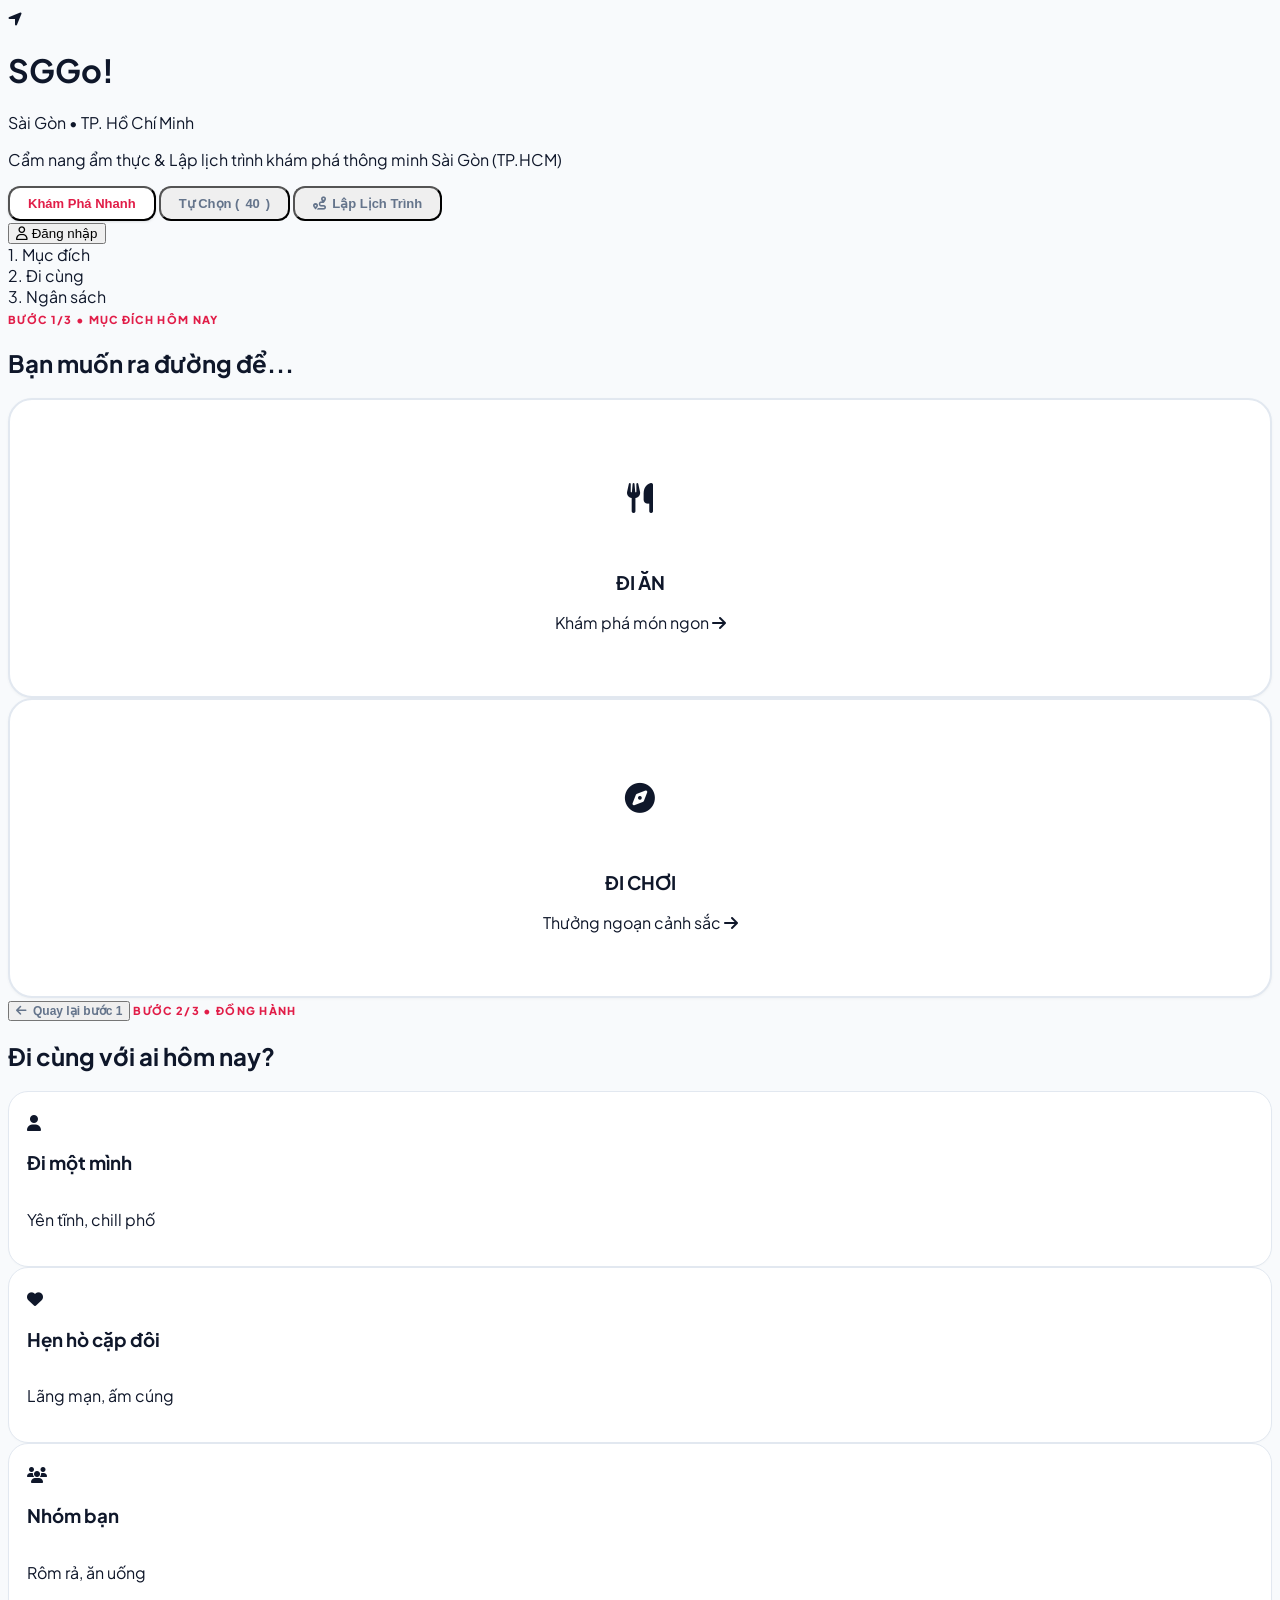
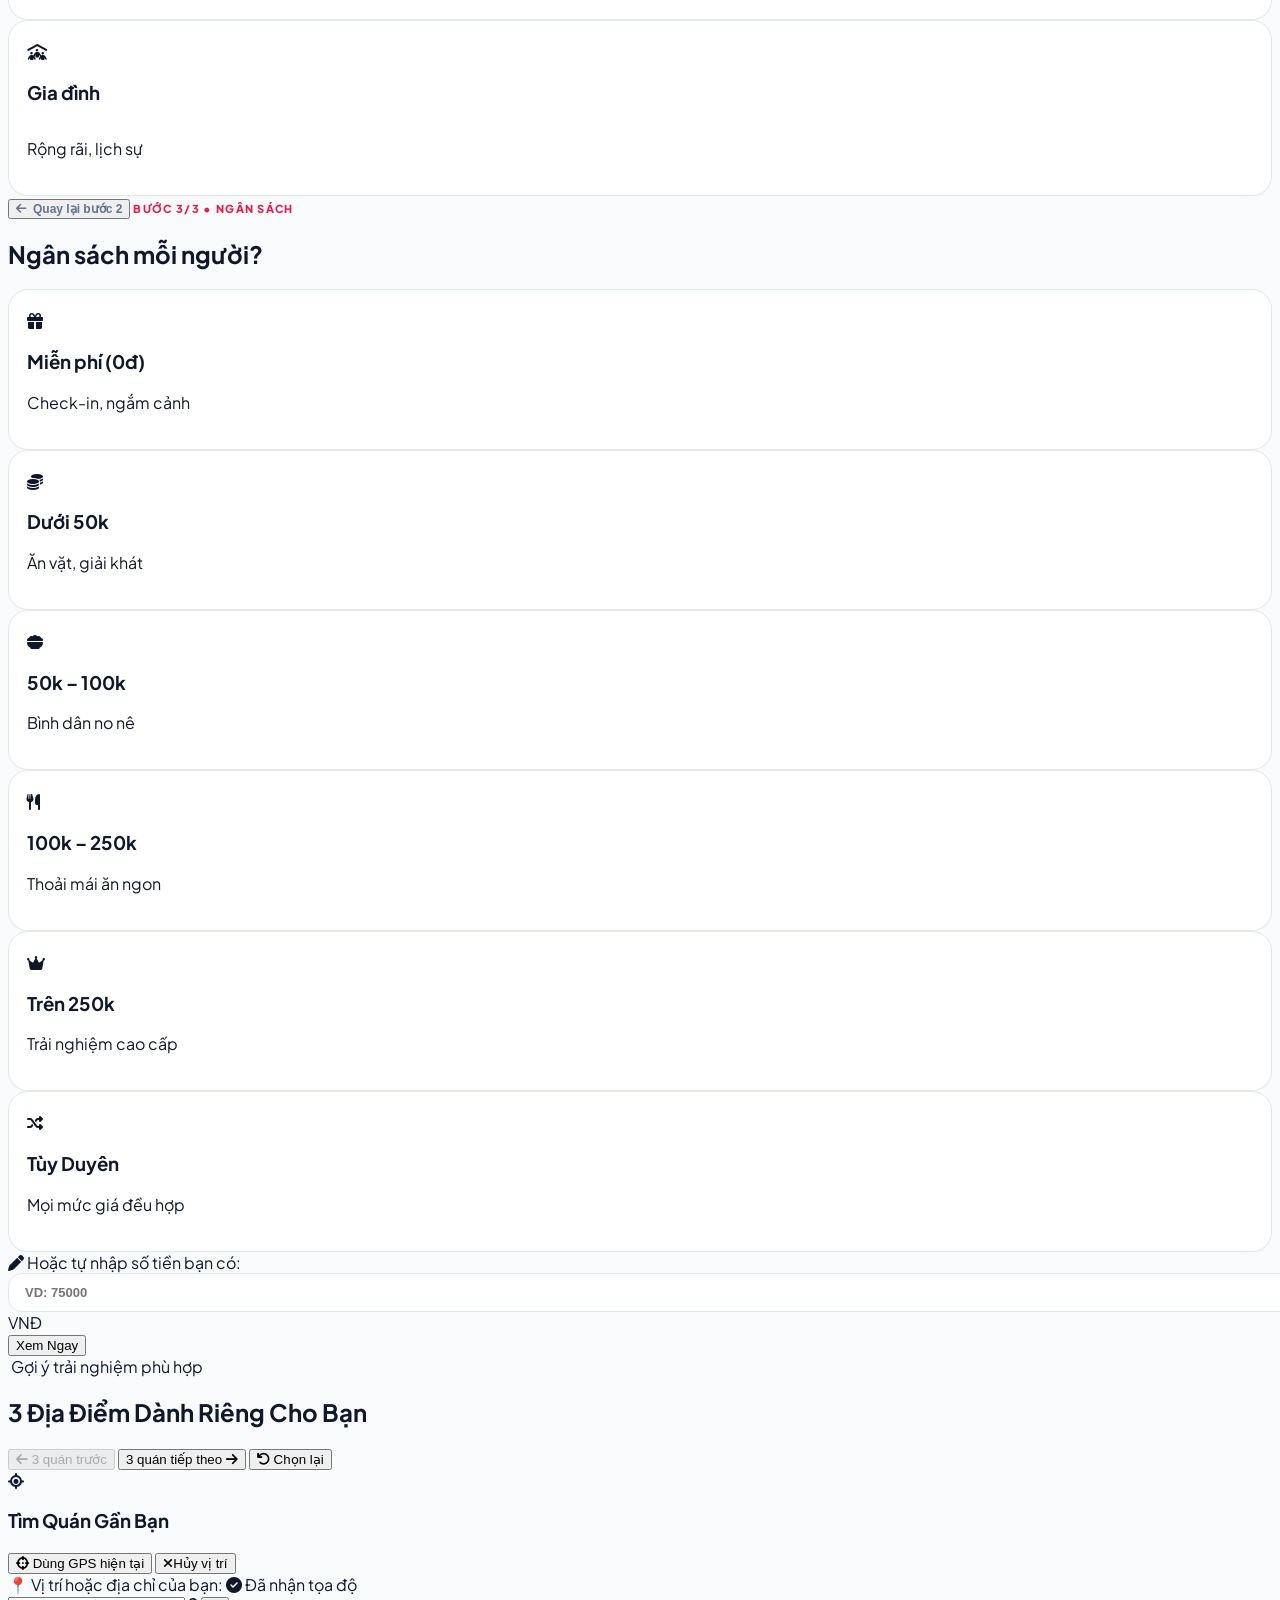
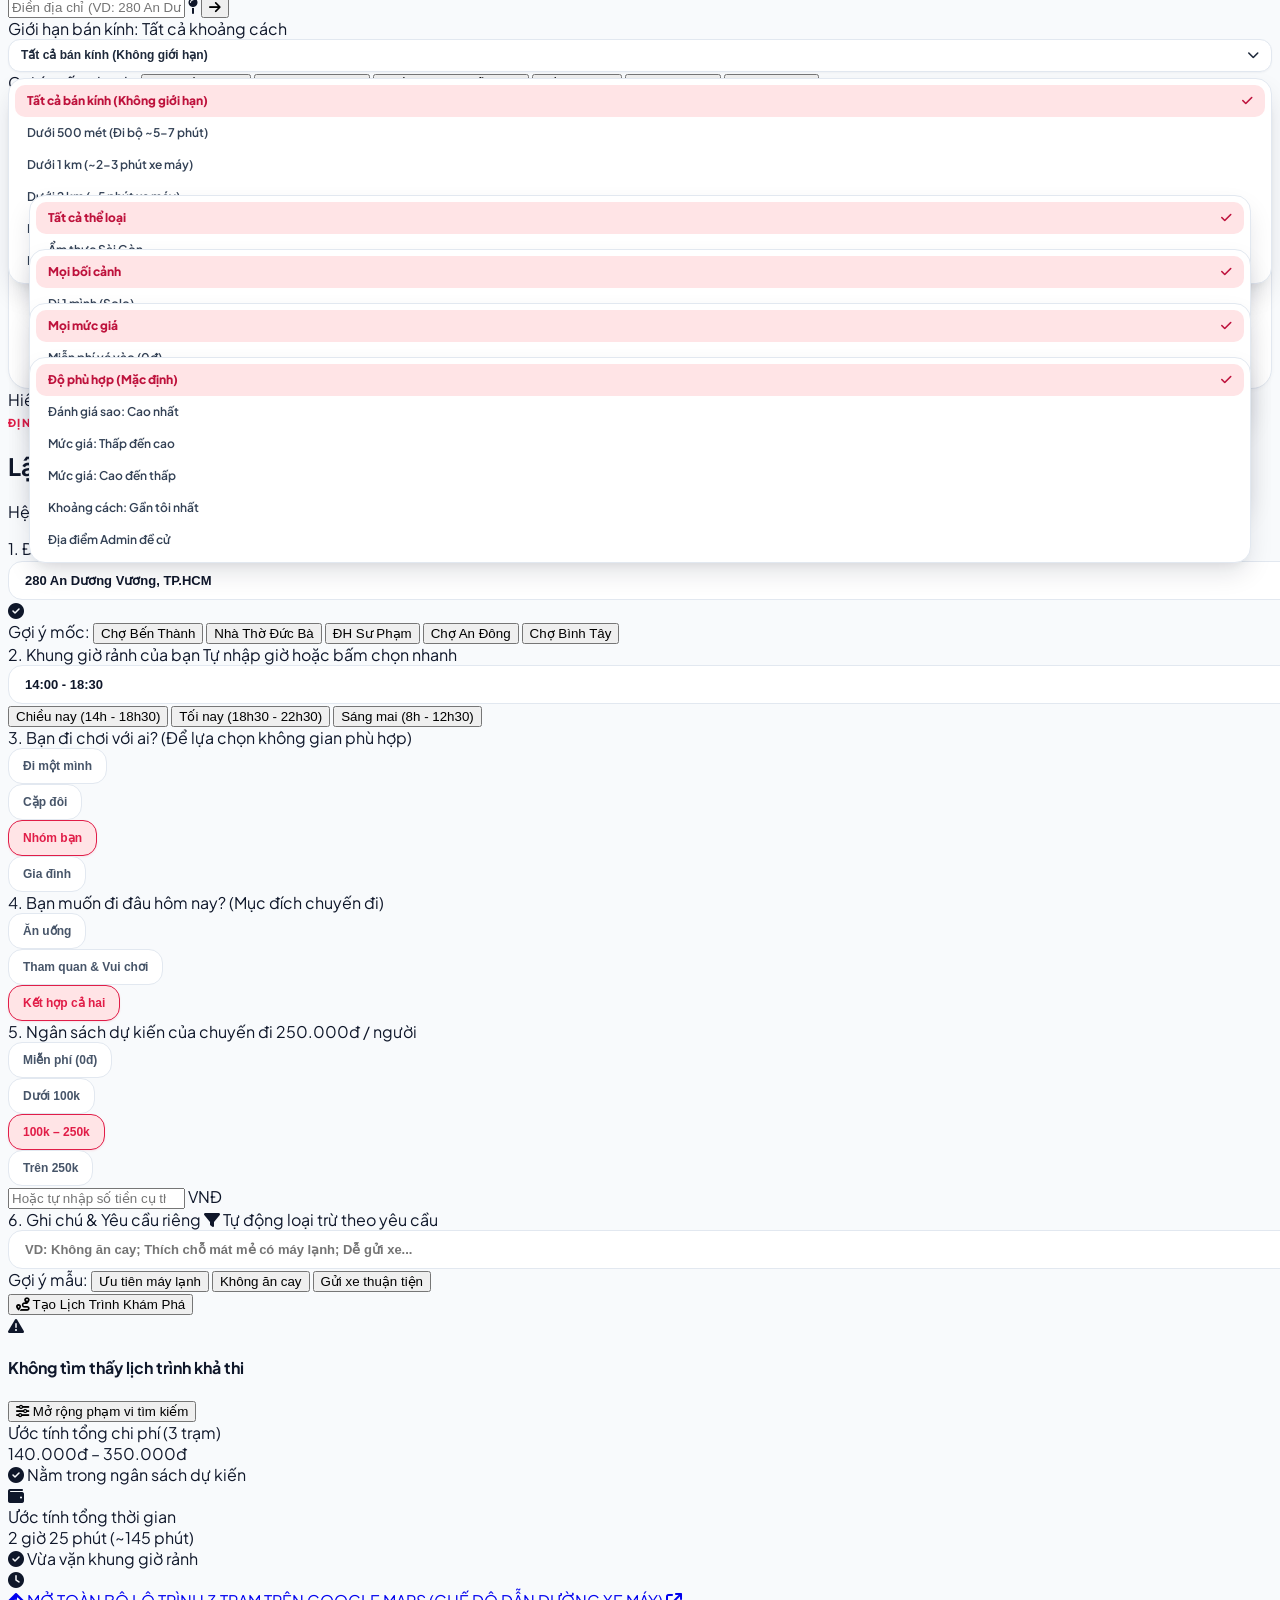
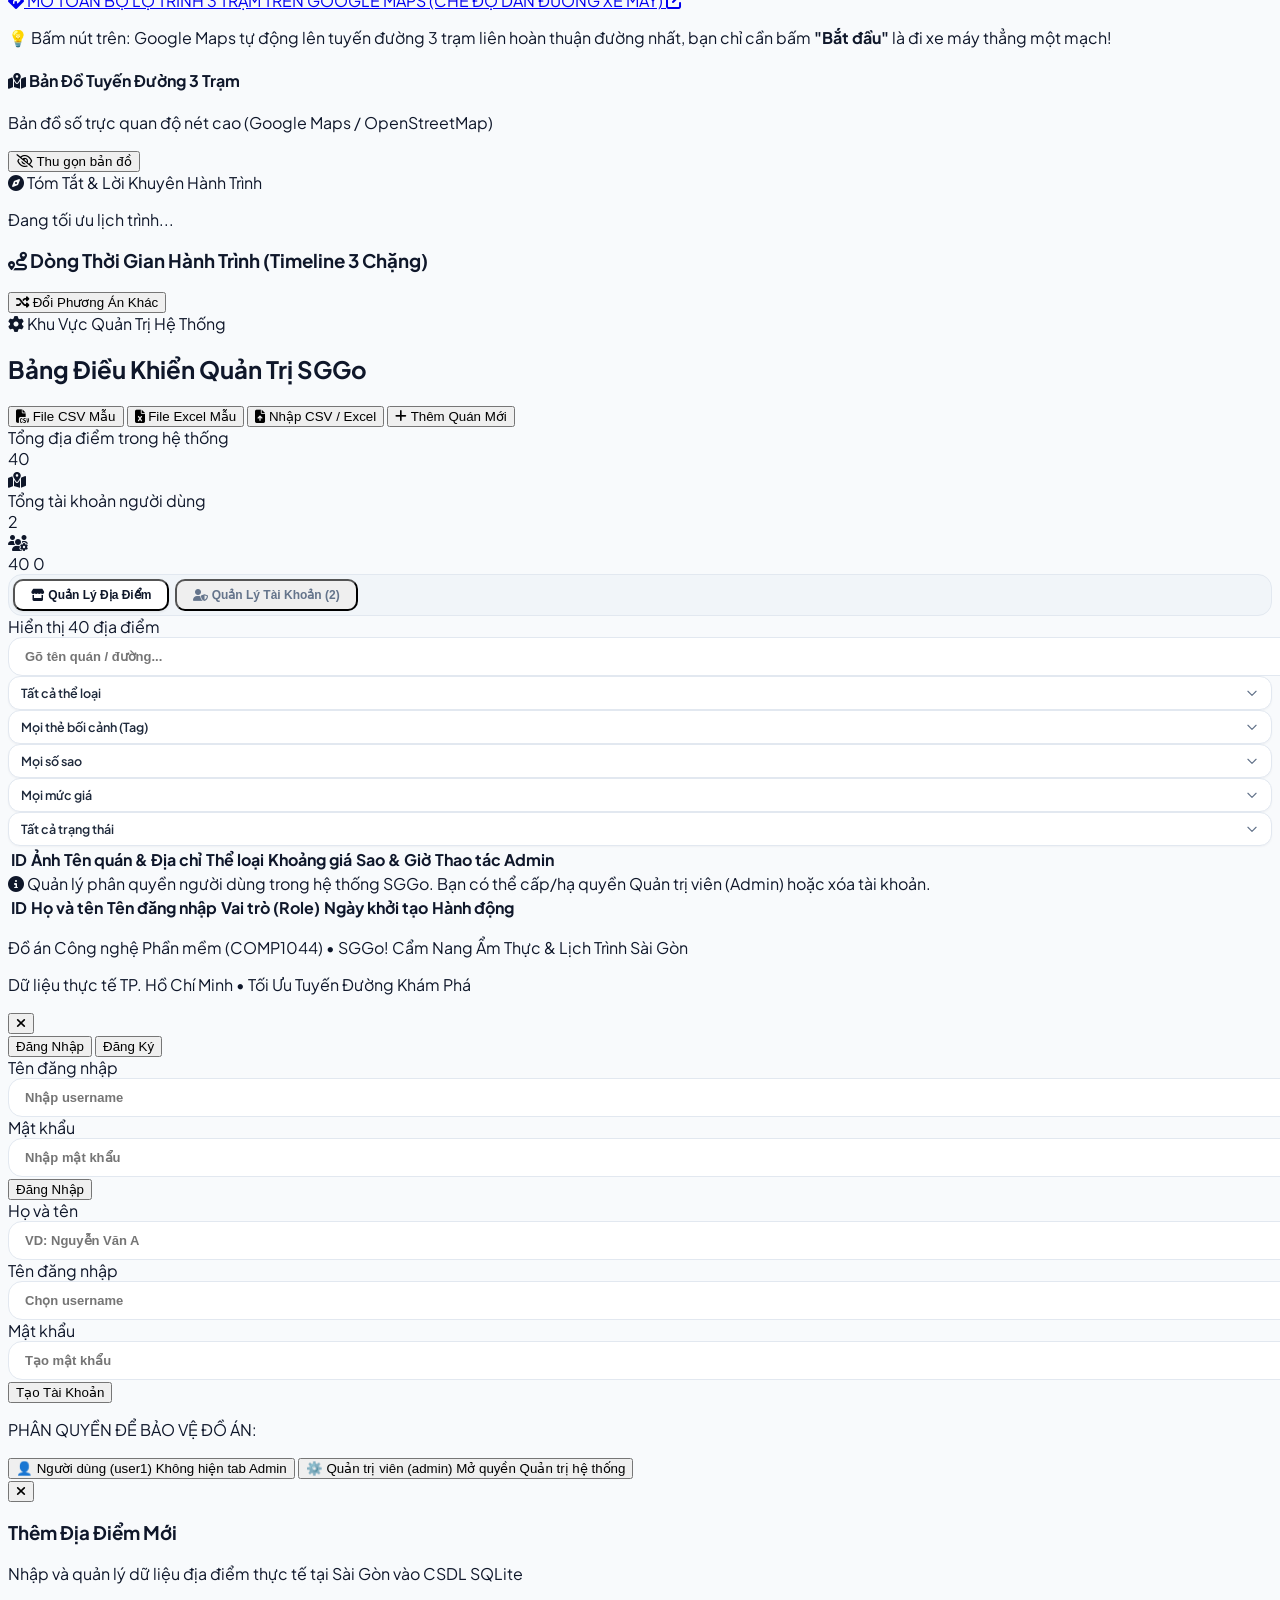
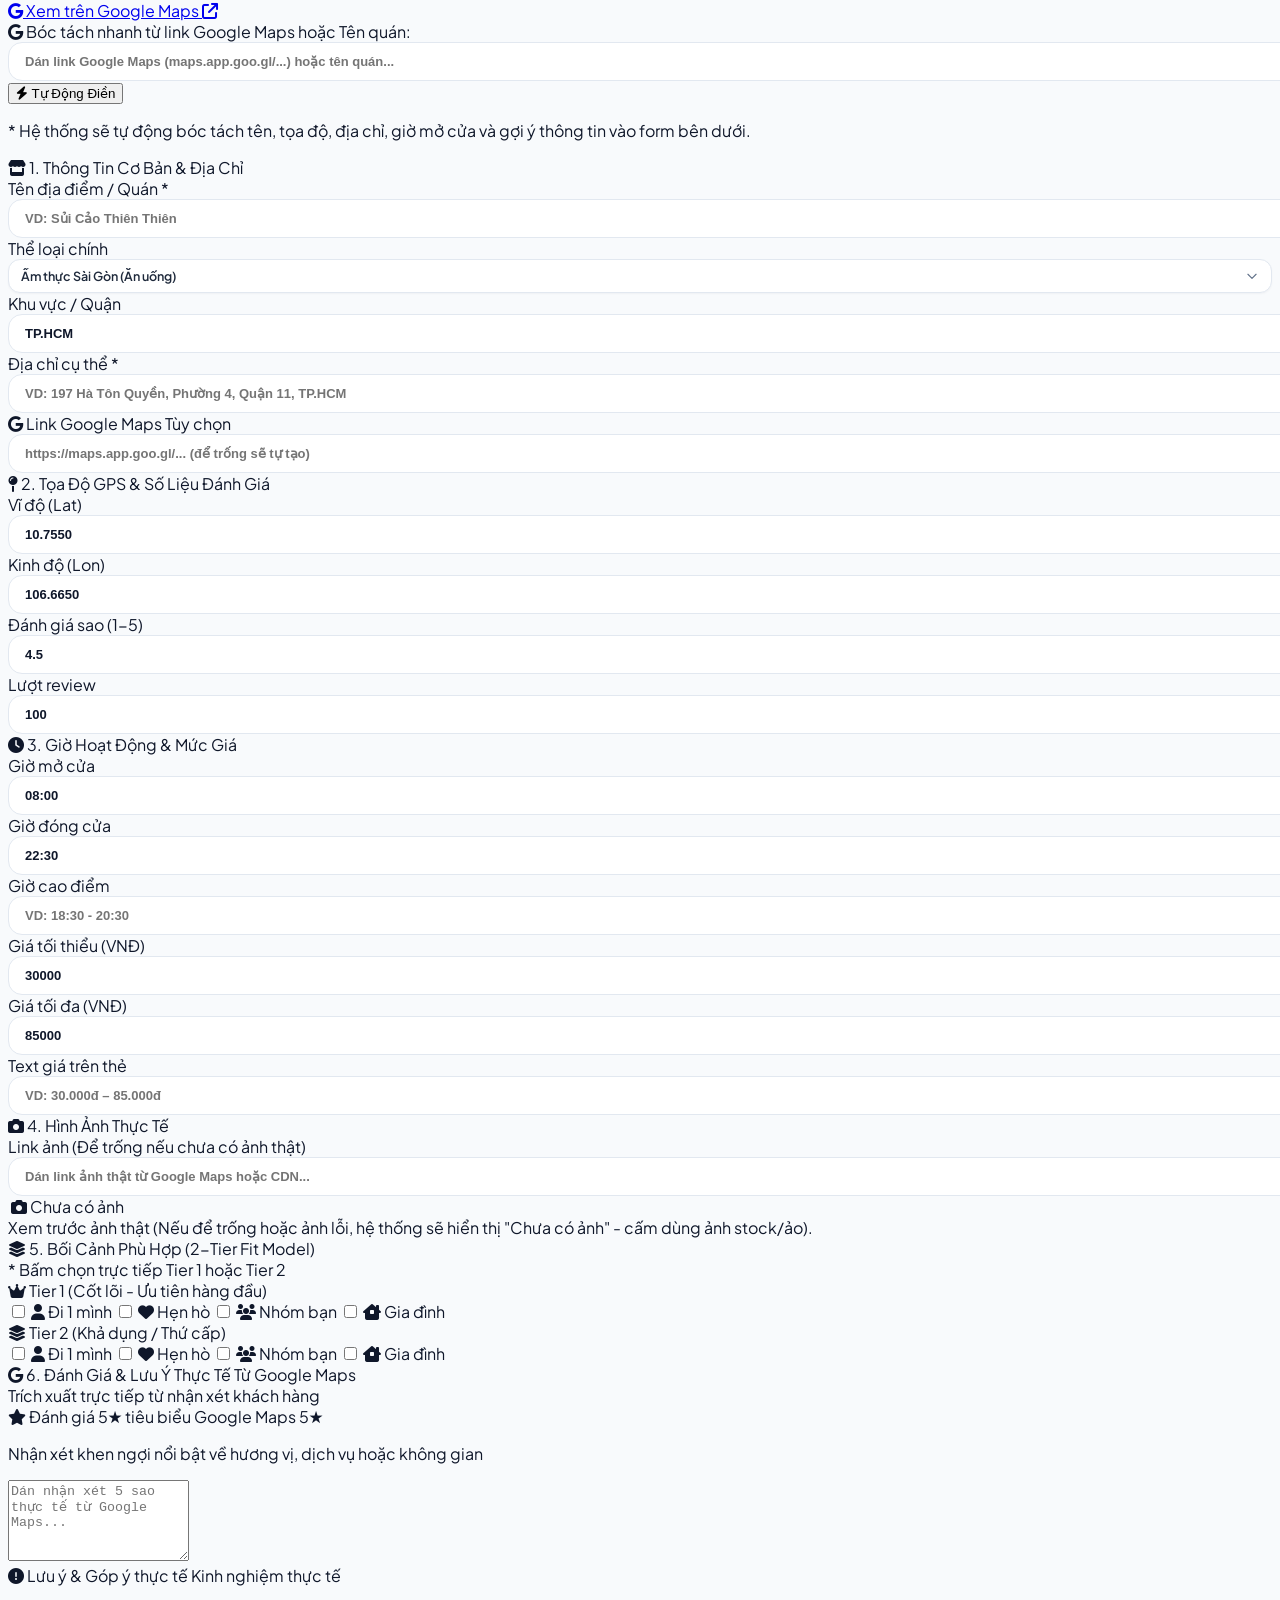
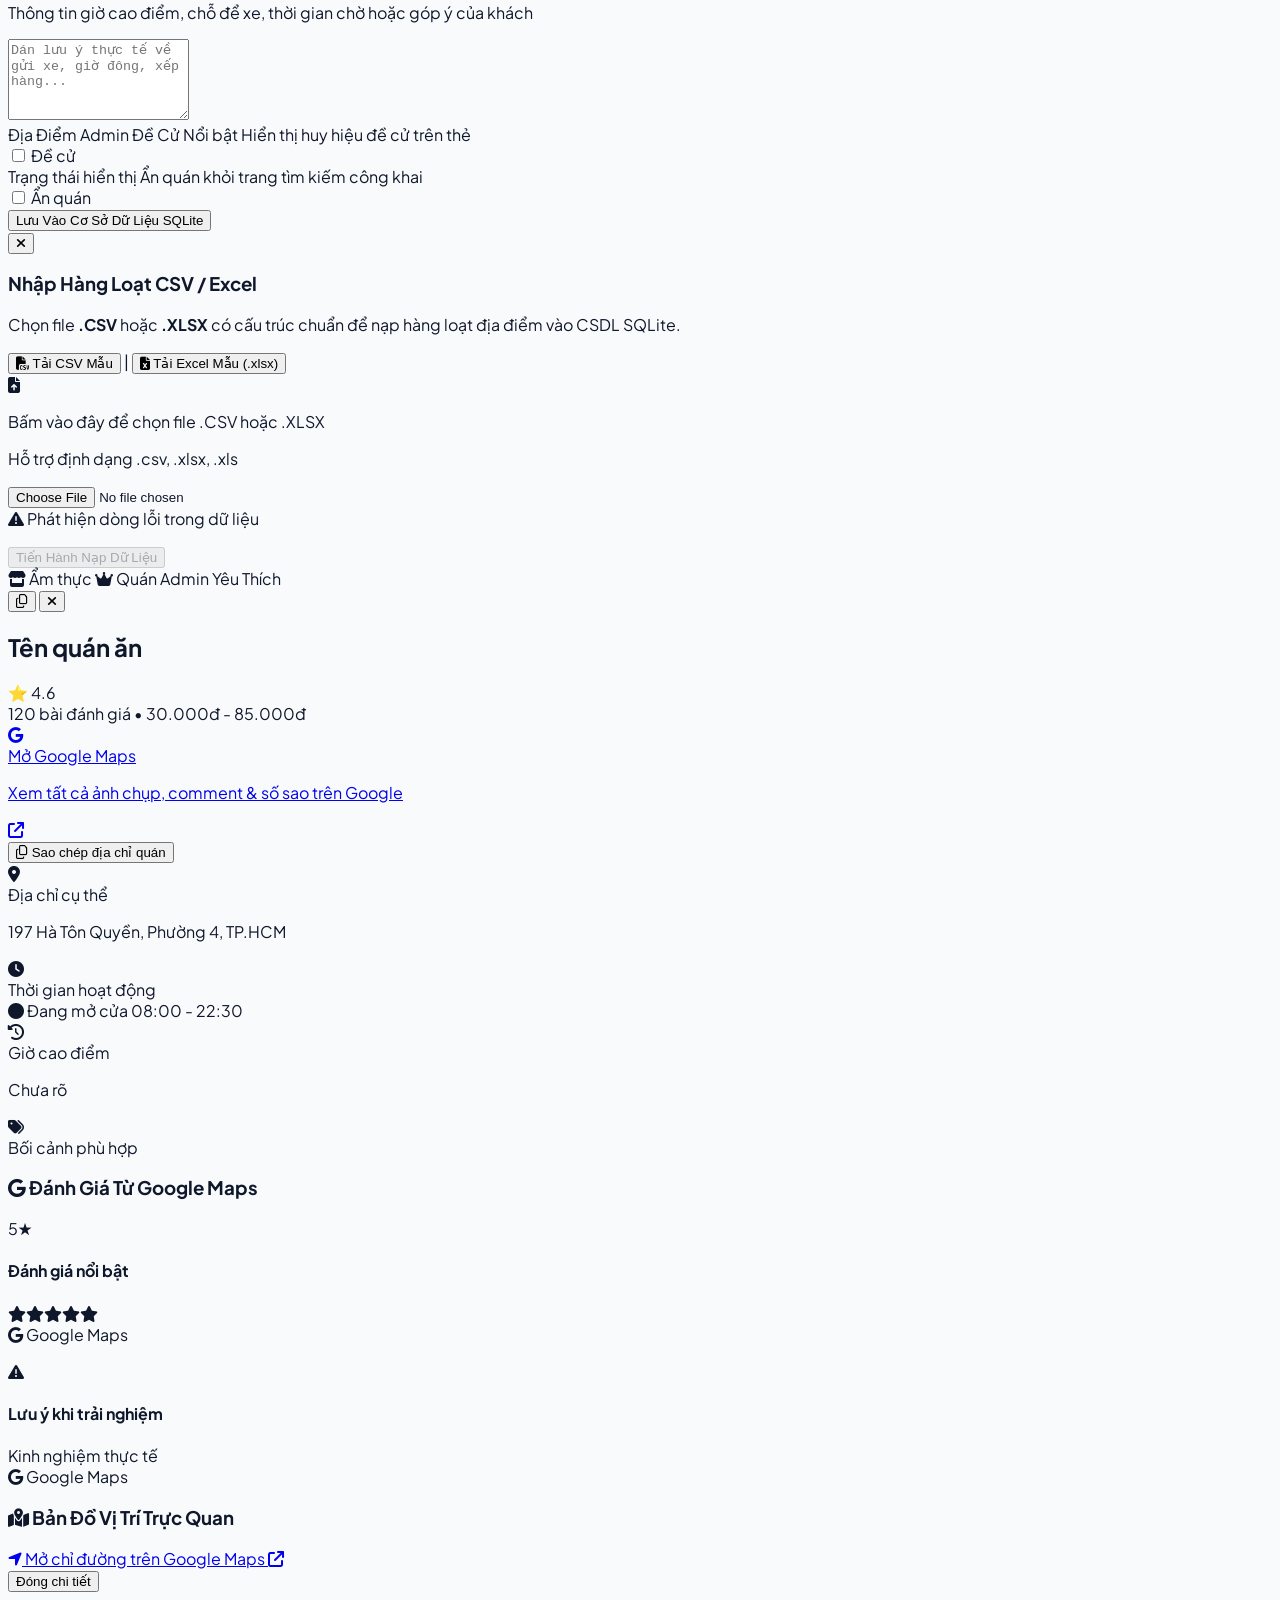
==== frontend/index.html @ 593ce132 "feat(ui): implement elegant unified highlight box for price and hours on place card" ====
<!DOCTYPE html>
<html lang="vi">
<head>
  <meta charset="UTF-8" />
  <meta name="viewport" content="width=device-width, initial-scale=1.0" />
  <meta name="referrer" content="no-referrer" />
  <title>SGGo! — Cẩm Nang Du Lịch & Lập Lịch Trình Thông Minh Sài Gòn</title>
  <script src="https://cdn.tailwindcss.com"></script>
  <link rel="preconnect" href="https://fonts.googleapis.com">
  <link rel="preconnect" href="https://fonts.gstatic.com" crossorigin>
  <link href="https://fonts.googleapis.com/css2?family=Plus+Jakarta+Sans:wght@400;500;600;700;800&display=swap" rel="stylesheet">
  <link rel="stylesheet" href="style.css?v=4.4" />
  <link rel="stylesheet" href="https://cdnjs.cloudflare.com/ajax/libs/font-awesome/6.4.0/css/all.min.css" />
  <!-- Leaflet Map Library CDN -->
  <link rel="stylesheet" href="https://unpkg.com/leaflet@1.9.4/dist/leaflet.css" integrity="sha256-p4NxAoJBhIIN+hmNHrzRCf9tD/miZyoHS5obTRR9BMY=" crossorigin="" />
  <script src="https://unpkg.com/leaflet@1.9.4/dist/leaflet.js" integrity="sha256-20nQCchB9co0qIjJZRGuk2/Z9VM+kNiyxNV1lvTlZBo=" crossorigin=""></script>
</head>
<body class="bg-[#F8FAFC] text-[#0F172A] font-['Plus_Jakarta_Sans',sans-serif] min-h-screen antialiased flex flex-col justify-between">

  <div class="pop-glow-orange"></div>
  <div class="pop-glow-teal"></div>

  <div class="w-full max-w-6xl mx-auto px-4 sm:px-6 py-6 md:py-8 relative z-10">
    
    <!-- HEADER -->
    <header class="flex flex-col md:flex-row justify-between items-center pb-5 mb-6 border-b border-slate-200/80 gap-4">
      <!-- Logo -->
      <div class="flex items-center gap-3 cursor-pointer flex-shrink-0" onclick="switchMode('flow')">
        <div class="w-11 h-11 min-w-[44px] min-h-[44px] flex-shrink-0 aspect-square rounded-2xl bg-[#E11D48] flex items-center justify-center text-white shadow-md shadow-[#E11D48]/25 transition hover:scale-105">
          <i class="fa-solid fa-location-arrow text-lg"></i>
        </div>
        <div>
          <div class="flex items-center gap-2">
            <h1 class="text-2xl font-black tracking-tight text-slate-900">
              SG<span class="text-[#E11D48]">Go!</span>
            </h1>
            <span class="text-[10px] font-extrabold uppercase tracking-widest px-2.5 py-0.5 rounded-full bg-[#FFE4E6] text-[#E11D48] border border-[#FDA4AF]/50">
              Sài Gòn • TP. Hồ Chí Minh
            </span>
          </div>
          <p class="text-xs text-slate-500 font-medium mt-0.5">Cẩm nang ẩm thực & Lập lịch trình khám phá thông minh Sài Gòn (TP.HCM)</p>
        </div>
      </div>

      <!-- Navigation & Auth -->
      <div class="flex flex-wrap sm:flex-nowrap items-center justify-center gap-2 sm:gap-3">
        <nav class="flex items-center bg-slate-100 p-1 rounded-2xl border border-slate-200/80 text-xs font-semibold overflow-x-auto max-w-full">
          <button onclick="switchMode('flow')" id="navFlow" class="tab-pill active whitespace-nowrap">Khám Phá Nhanh</button>
          <button onclick="switchMode('all')" id="navAll" class="tab-pill whitespace-nowrap">Tự Chọn (<span id="totalPlacesCount">40</span>)</button>
          <button onclick="switchMode('ai')" id="navAI" class="tab-pill whitespace-nowrap"><i class="fa-solid fa-route mr-1.5"></i>Lập Lịch Trình</button>
          <button onclick="switchMode('admin')" id="navAdmin" class="tab-pill hidden text-[#E11D48] font-bold whitespace-nowrap" style="display: none !important;">
            <i class="fa-solid fa-gear mr-1.5"></i> Quản Trị Hệ Thống
          </button>
        </nav>

        <!-- Nút Tài Khoản (Được bảo vệ không bao giờ bị rớt dòng) -->
        <div id="authContainer" class="flex-shrink-0 flex items-center whitespace-nowrap">
          <button onclick="openAuthModal()" id="btnAuth" class="px-3.5 py-1.5 rounded-xl text-xs font-bold bg-white hover:bg-slate-50 border border-slate-200 text-slate-700 shadow-sm transition flex items-center gap-1.5 whitespace-nowrap">
            <i class="fa-regular fa-user text-slate-400"></i>
            <span id="authButtonText">Đăng nhập</span>
          </button>
        </div>
      </div>
    </header>

    <!-- 1. FLOW TRẮC NGHIỆM GỢI Ý (THIẾT KẾ DÀNH RIÊNG CHO NGƯỜI LƯỜI - ÍT CHỮ, RA QUÁN NGAY) -->
    <main id="viewFlow" class="w-full py-2">

      <!-- THANH TÓM TẮT ĐANG CHỌN (STEPPER 3 CỘT CÂN ĐỐI - GIỮ NGUYÊN THEO YÊU CẦU) -->
      <div class="max-w-xl mx-auto">
        <div id="flowSelectionSummary" class="bg-white border border-slate-200 rounded-2xl p-2 sm:p-2.5 mb-6 shadow-xs flex items-center gap-1.5 sm:gap-2">
          <div class="flex-1 grid grid-cols-3 gap-1.5 sm:gap-2 text-[11px] sm:text-xs font-bold">
            <!-- Bước 1 -->
            <div id="summaryCategory" onclick="goBackStep(1)" class="cursor-pointer py-1.5 px-2 rounded-xl border border-slate-200 bg-slate-50 text-slate-600 hover:border-[#E11D48] hover:bg-rose-50/60 transition flex items-center justify-center gap-1 text-center truncate" title="Bấm để chọn lại Mục đích">
              <span class="truncate">1. Mục đích</span>
            </div>

            <!-- Bước 2 -->
            <div id="summaryContext" onclick="goBackStep(2)" class="cursor-pointer py-1.5 px-2 rounded-xl border border-slate-200 bg-slate-50 text-slate-600 hover:border-[#E11D48] hover:bg-rose-50/60 transition flex items-center justify-center gap-1 text-center truncate" title="Bấm để chọn lại Đi cùng">
              <span class="truncate">2. Đi cùng</span>
            </div>

            <!-- Bước 3 -->
            <div id="summaryBudget" onclick="goBackStep(3)" class="cursor-pointer py-1.5 px-2 rounded-xl border border-slate-200 bg-slate-50 text-slate-600 hover:border-[#E11D48] hover:bg-rose-50/60 transition flex items-center justify-center gap-1 text-center truncate" title="Bấm để chọn lại Ngân sách">
              <span class="truncate">3. Ngân sách</span>
            </div>
          </div>
        </div>
      </div>

      <!-- BƯỚC 1: DẠNG FLASHCARD 2 BÊN [ĐI ĂN] VS [ĐI CHƠI] (TINH GỌN, TRỰC QUAN) -->
      <div id="step1" class="step-card max-w-2xl mx-auto">
        <div class="text-center mb-7">
          <span class="badge-step">BƯỚC 1/3 • MỤC ĐÍCH HÔM NAY</span>
          <h2 class="text-2xl md:text-3xl font-black text-slate-900 mt-2 tracking-tight">
            Bạn muốn ra đường để...
          </h2>
        </div>

        <div class="grid grid-cols-1 sm:grid-cols-2 gap-4">
          <!-- Flashcard ĐI ĂN -->
          <div onclick="selectAnswer('category', 'an_uong', 2)" class="flashcard-binary group">
            <div class="flashcard-icon-box bg-orange-50 text-[#E11D48]">
              <i class="fa-solid fa-utensils"></i>
            </div>
            <h3 class="font-black text-xl text-slate-900 group-hover:text-[#E11D48] transition-colors">
              ĐI ĂN
            </h3>
            <span class="mt-4 inline-flex items-center gap-1.5 text-xs font-bold text-[#E11D48] bg-orange-50 px-3.5 py-1.5 rounded-full group-hover:bg-[#E11D48] group-hover:text-white transition-all">
              <span>Khám phá món ngon</span>
              <i class="fa-solid fa-arrow-right text-[10px]"></i>
            </span>
          </div>

          <!-- Flashcard ĐI CHƠI -->
          <div onclick="selectAnswer('category', 'di_choi', 2)" class="flashcard-binary group">
            <div class="flashcard-icon-box bg-teal-50 text-teal-700">
              <i class="fa-solid fa-compass"></i>
            </div>
            <h3 class="font-black text-xl text-slate-900 group-hover:text-[#E11D48] transition-colors">
              ĐI CHƠI
            </h3>
            <span class="mt-4 inline-flex items-center gap-1.5 text-xs font-bold text-teal-700 bg-teal-50 px-3.5 py-1.5 rounded-full group-hover:bg-teal-700 group-hover:text-white transition-all">
              <span>Thưởng ngoạn cảnh sắc</span>
              <i class="fa-solid fa-arrow-right text-[10px]"></i>
            </span>
          </div>
        </div>
      </div>

      <!-- BƯỚC 2: ĐỒNG HÀNH (DẠNG FLASHCARD TINH GIẢN) -->
      <div id="step2" class="step-card hidden max-w-xl mx-auto">
        <div class="text-center mb-6">
          <button onclick="goBackStep(1)" class="back-link">
            <i class="fa-solid fa-arrow-left text-[11px]"></i> Quay lại bước 1
          </button>
          <span class="badge-step block mt-2">BƯỚC 2/3 • ĐỒNG HÀNH</span>
          <h2 class="text-xl md:text-2xl font-black text-slate-900 mt-1.5 tracking-tight">
            Đi cùng với ai hôm nay?
          </h2>
        </div>

        <div class="grid grid-cols-2 gap-3.5">
          <div onclick="selectAnswer('context', 'di_1_minh', 3)" class="flashcard-option group text-center p-4">
            <div class="w-10 h-10 rounded-xl bg-slate-100 text-slate-700 flex items-center justify-center text-base mx-auto mb-2 group-hover:bg-orange-50 group-hover:text-[#E11D48] transition">
              <i class="fa-solid fa-user"></i>
            </div>
            <h3 class="font-extrabold text-sm text-slate-900 group-hover:text-[#E11D48]">Đi một mình</h3>
            <p class="text-[11px] text-slate-400 mt-0.5">Yên tĩnh, chill phố</p>
          </div>

          <div onclick="selectAnswer('context', 'nguoi_yeu', 3)" class="flashcard-option group text-center p-4">
            <div class="w-10 h-10 rounded-xl bg-rose-50 text-rose-600 flex items-center justify-center text-base mx-auto mb-2 group-hover:scale-110 transition">
              <i class="fa-solid fa-heart"></i>
            </div>
            <h3 class="font-extrabold text-sm text-slate-900 group-hover:text-[#E11D48]">Hẹn hò cặp đôi</h3>
            <p class="text-[11px] text-slate-400 mt-0.5">Lãng mạn, ấm cúng</p>
          </div>

          <div onclick="selectAnswer('context', 'ban_be', 3)" class="flashcard-option group text-center p-4">
            <div class="w-10 h-10 rounded-xl bg-amber-50 text-amber-700 flex items-center justify-center text-base mx-auto mb-2 group-hover:scale-110 transition">
              <i class="fa-solid fa-users"></i>
            </div>
            <h3 class="font-extrabold text-sm text-slate-900 group-hover:text-[#E11D48]">Nhóm bạn</h3>
            <p class="text-[11px] text-slate-400 mt-0.5">Rôm rả, ăn uống</p>
          </div>

          <div onclick="selectAnswer('context', 'gia_dinh', 3)" class="flashcard-option group text-center p-4">
            <div class="w-10 h-10 rounded-xl bg-emerald-50 text-emerald-700 flex items-center justify-center text-base mx-auto mb-2 group-hover:scale-110 transition">
              <i class="fa-solid fa-people-roof"></i>
            </div>
            <h3 class="font-extrabold text-sm text-slate-900 group-hover:text-[#E11D48]">Gia đình</h3>
            <p class="text-[11px] text-slate-400 mt-0.5">Rộng rãi, lịch sự</p>
          </div>
        </div>
      </div>

      <!-- BƯỚC 3: NGÂN SÁCH (DẠNG FLASHCARD TINH GIẢN) -->
      <div id="step3" class="step-card hidden max-w-xl mx-auto">
        <div class="text-center mb-6">
          <button onclick="goBackStep(2)" class="back-link">
            <i class="fa-solid fa-arrow-left text-[11px]"></i> Quay lại bước 2
          </button>
          <span class="badge-step block mt-2">BƯỚC 3/3 • NGÂN SÁCH</span>
          <h2 class="text-xl md:text-2xl font-black text-slate-900 mt-1.5 tracking-tight">
            Ngân sách mỗi người?
          </h2>
        </div>

        <div class="grid grid-cols-2 sm:grid-cols-3 gap-3 mb-3">
          <div onclick="selectAnswer('price_level', 'free', 'finish')" class="flashcard-option group p-3.5">
            <div class="flex items-center gap-3">
              <div class="w-9 h-9 rounded-xl bg-emerald-50 text-emerald-600 flex items-center justify-center text-sm font-bold flex-shrink-0 group-hover:bg-emerald-100">
                <i class="fa-solid fa-gift"></i>
              </div>
              <div>
                <h3 class="font-extrabold text-xs sm:text-sm text-slate-900 group-hover:text-[#E11D48]">Miễn phí (0đ)</h3>
                <p class="text-[11px] text-slate-400">Check-in, ngắm cảnh</p>
              </div>
            </div>
          </div>

          <div onclick="selectAnswer('price_level', 'under_50k', 'finish')" class="flashcard-option group p-3.5">
            <div class="flex items-center gap-3">
              <div class="w-9 h-9 rounded-xl bg-slate-100 text-slate-700 flex items-center justify-center text-sm font-bold flex-shrink-0 group-hover:bg-orange-50 group-hover:text-[#E11D48]">
                <i class="fa-solid fa-coins"></i>
              </div>
              <div>
                <h3 class="font-extrabold text-xs sm:text-sm text-slate-900 group-hover:text-[#E11D48]">Dưới 50k</h3>
                <p class="text-[11px] text-slate-400">Ăn vặt, giải khát</p>
              </div>
            </div>
          </div>

          <div onclick="selectAnswer('price_level', '50k_100k', 'finish')" class="flashcard-option group p-3.5">
            <div class="flex items-center gap-3">
              <div class="w-9 h-9 rounded-xl bg-orange-50 text-[#E11D48] flex items-center justify-center text-sm font-bold flex-shrink-0">
                <i class="fa-solid fa-bowl-food"></i>
              </div>
              <div>
                <h3 class="font-extrabold text-xs sm:text-sm text-slate-900 group-hover:text-[#E11D48]">50k – 100k</h3>
                <p class="text-[11px] text-slate-400">Bình dân no nê</p>
              </div>
            </div>
          </div>

          <div onclick="selectAnswer('price_level', '100k_250k', 'finish')" class="flashcard-option group p-3.5">
            <div class="flex items-center gap-3">
              <div class="w-9 h-9 rounded-xl bg-teal-50 text-teal-700 flex items-center justify-center text-sm font-bold flex-shrink-0">
                <i class="fa-solid fa-utensils"></i>
              </div>
              <div>
                <h3 class="font-extrabold text-xs sm:text-sm text-slate-900 group-hover:text-[#E11D48]">100k – 250k</h3>
                <p class="text-[11px] text-slate-400">Thoải mái ăn ngon</p>
              </div>
            </div>
          </div>

          <div onclick="selectAnswer('price_level', 'above_250k', 'finish')" class="flashcard-option group p-3.5">
            <div class="flex items-center gap-3">
              <div class="w-9 h-9 rounded-xl bg-amber-50 text-amber-700 flex items-center justify-center text-sm font-bold flex-shrink-0">
                <i class="fa-solid fa-crown"></i>
              </div>
              <div>
                <h3 class="font-extrabold text-xs sm:text-sm text-slate-900 group-hover:text-[#E11D48]">Trên 250k</h3>
                <p class="text-[11px] text-slate-400">Trải nghiệm cao cấp</p>
              </div>
            </div>
          </div>

          <div onclick="selectAnswer('price_level', 'all', 'finish')" class="flashcard-option group p-3.5">
            <div class="flex items-center gap-3">
              <div class="w-9 h-9 rounded-xl bg-purple-50 text-purple-700 flex items-center justify-center text-sm font-bold flex-shrink-0">
                <i class="fa-solid fa-shuffle"></i>
              </div>
              <div>
                <h3 class="font-extrabold text-xs sm:text-sm text-slate-900 group-hover:text-[#E11D48]">Tùy Duyên</h3>
                <p class="text-[11px] text-slate-400">Mọi mức giá đều hợp</p>
              </div>
            </div>
          </div>
        </div>

        <!-- Tự nhập số tiền -->
        <div class="bg-white border border-slate-200 rounded-2xl p-3.5 shadow-xs">
          <label class="block text-xs font-bold text-slate-700 mb-1.5 flex items-center gap-1.5">
            <i class="fa-solid fa-pen text-[#E11D48] text-[11px]"></i>
            <span>Hoặc tự nhập số tiền bạn có:</span>
          </label>
          <div class="flex gap-2">
            <div class="relative flex-1">
              <input type="number" id="customBudgetInput" placeholder="VD: 75000" class="pop-input pr-12 text-xs font-bold text-[#E11D48]" />
              <span class="absolute right-3.5 top-2.5 text-xs font-bold text-slate-400">VNĐ</span>
            </div>
            <button onclick="handleCustomBudgetSubmit()" class="px-5 py-2.5 bg-[#E11D48] hover:bg-[#BE123C] text-white rounded-xl text-xs font-bold transition whitespace-nowrap shadow-xs cursor-pointer">
              Xem Ngay
            </button>
          </div>
        </div>
      </div>

      <!-- KẾT QUẢ HOÀN TẤT (FINISH) — HIỂN THỊ CÁC THẺ 2 CỘT RỘNG RÃI -->
      <div id="stepFinish" class="step-card hidden max-w-5xl mx-auto">
        <div class="flex flex-col sm:flex-row sm:items-center justify-between gap-3 mb-6 pb-4 border-b border-slate-200">
          <div>
            <span class="text-[11px] font-extrabold text-slate-400 uppercase tracking-wider flex items-center gap-1.5">
              <i class="fa-solid fa-sparkles text-[#E11D48] text-xs"></i> Gợi ý trải nghiệm phù hợp
            </span>
            <h2 class="text-xl sm:text-2xl font-black text-slate-900 mt-1">3 Địa Điểm Dành Riêng Cho Bạn</h2>
          </div>
          <div class="flex items-center gap-2">
            <button onclick="prevFlowResults()" id="btnPrevFlow" title="Quay lại 3 quán trước đó" class="text-xs font-bold text-slate-700 hover:text-[#E11D48] bg-white hover:bg-rose-50 border border-slate-200 hover:border-rose-300 px-3.5 py-2 rounded-xl transition flex items-center gap-1.5 shadow-xs cursor-pointer disabled:opacity-40 disabled:cursor-not-allowed disabled:hover:text-slate-700 disabled:hover:bg-white disabled:hover:border-slate-200" disabled>
              <i class="fa-solid fa-arrow-left text-[11px]"></i> <span>3 quán trước</span>
            </button>
            <button onclick="rotateFlowResults()" id="btnNextFlow" title="Xem 3 quán tiếp theo" class="text-xs font-bold text-[#E11D48] hover:text-white bg-orange-50 hover:bg-[#E11D48] border border-orange-200 px-3.5 py-2 rounded-xl transition flex items-center gap-1.5 shadow-xs cursor-pointer">
              <span>3 quán tiếp theo</span> <i class="fa-solid fa-arrow-right text-[11px]"></i>
            </button>
            <button onclick="restartFlow()" title="Chọn lại từ đầu" class="text-xs font-bold text-slate-600 hover:text-slate-900 bg-white border border-slate-200 px-3 py-2 rounded-xl transition flex items-center gap-1 shadow-xs cursor-pointer">
              <i class="fa-solid fa-arrow-rotate-left text-[11px]"></i> <span>Chọn lại</span>
            </button>
          </div>
        </div>

        <!-- Thông báo đặc biệt nếu chọn Ẩm thực + Miễn phí (0đ) -->
        <div id="flowFallbackNotice" class="hidden mb-4 p-3.5 bg-amber-50 border border-amber-200 rounded-2xl text-xs font-bold text-amber-900 flex items-center shadow-xs"></div>

        <!-- Render 3 thẻ quán 2 cột rộng rãi từ JS -->
        <div id="flowResults" class="space-y-4">
        </div>
      </div>
    </main>

    <!-- 2. TỰ CHỌN ĐỊA ĐIỂM (TAB 2: 40 QUÁN VỚI ẢNH CHUẨN, GIỜ MỞ CỬA & ĐÁNH GIÁ THỰC TẾ) -->
    <main id="viewAll" class="w-full max-w-6xl mx-auto py-2 hidden">
      <!-- Khối Tìm Quán Gần Bạn (GPS & Khoảng Cách) -->
      <div class="bg-white border border-slate-200 rounded-2xl p-4 sm:p-5 mb-5 shadow-xs">
        <div class="flex flex-col sm:flex-row sm:items-center justify-between gap-3 pb-3 border-b border-slate-100">
          <div class="flex items-center gap-3">
            <div class="w-9 h-9 rounded-xl bg-orange-50 text-[#E11D48] border border-orange-200 flex items-center justify-center text-sm flex-shrink-0">
              <i class="fa-solid fa-location-crosshairs"></i>
            </div>
            <div>
              <h3 class="text-xs font-extrabold text-slate-900 uppercase tracking-wide">
                Tìm Quán Gần Bạn
              </h3>
            </div>
          </div>
          <div class="flex items-center gap-2 flex-wrap">
            <button type="button" onclick="getExploreGPSLocation()" id="btnExploreGPS" class="px-3.5 py-2 bg-[#E11D48] hover:bg-[#BE123C] text-white rounded-xl text-xs font-bold transition flex items-center gap-1.5 shadow-xs cursor-pointer whitespace-nowrap">
              <i class="fa-solid fa-crosshairs"></i>
              <span>Dùng GPS hiện tại</span>
            </button>
            <button type="button" onclick="clearExploreLocation()" id="btnClearExploreLoc" class="hidden px-3 py-2 bg-slate-100 hover:bg-slate-200 text-slate-700 rounded-xl text-xs font-bold transition cursor-pointer" title="Hủy định vị để xem tất cả">
              <i class="fa-solid fa-xmark mr-1"></i><span>Hủy vị trí</span>
            </button>
          </div>
        </div>

        <div class="grid grid-cols-1 md:grid-cols-12 gap-3 mt-3 items-center">
          <div class="md:col-span-7">
            <label class="block text-[11px] font-bold text-slate-700 mb-1 flex items-center justify-between">
              <span>📍 Vị trí hoặc địa chỉ của bạn:</span>
              <span id="exploreGpsStatusBadge" class="hidden text-[10px] font-bold text-emerald-800 bg-emerald-100 px-2 py-0.5 rounded-full">
                <i class="fa-solid fa-circle-check text-emerald-600"></i> Đã nhận tọa độ
              </span>
            </label>
            <div class="relative">
              <input type="text" id="exploreLocationInput" onchange="onExploreLocationInputChange()" onkeyup="if(event.key==='Enter') onExploreLocationInputChange()" placeholder="Điền địa chỉ (VD: 280 An Dương Vương, Chợ An Đông, Thuận Kiều...)" class="w-full pl-9 pr-8 py-2.5 bg-slate-50 border border-slate-200 rounded-xl text-xs font-semibold text-slate-800 outline-none focus:border-[#E11D48] focus:bg-white shadow-2xs" />
              <i class="fa-solid fa-map-pin absolute left-3 top-1/2 -translate-y-1/2 text-[#E11D48] text-xs"></i>
              <button type="button" onclick="onExploreLocationInputChange()" title="Xác nhận địa chỉ" class="absolute right-2 top-1/2 -translate-y-1/2 text-slate-400 hover:text-[#E11D48] text-xs font-bold px-1.5 py-0.5 cursor-pointer">
                <i class="fa-solid fa-arrow-right"></i>
              </button>
            </div>
          </div>

          <div class="md:col-span-5">
            <label class="block text-[11px] font-bold text-slate-700 mb-1 flex items-center justify-between">
              <span>Giới hạn bán kính:</span>
              <span id="exploreRadiusInfo" class="text-[10px] text-slate-400 font-medium">Tất cả khoảng cách</span>
            </label>
            <select id="allRadiusFilter" onchange="onRadiusFilterChange()" class="w-full px-3 py-2.5 bg-slate-50 border border-slate-200 rounded-xl text-xs font-bold text-slate-800 outline-none focus:border-[#E11D48] cursor-pointer">
              <option value="all">Tất cả bán kính (Không giới hạn)</option>
              <option value="500">Dưới 500 mét (Đi bộ ~5-7 phút)</option>
              <option value="1000">Dưới 1 km (~2-3 phút xe máy)</option>
              <option value="2000">Dưới 2 km (~5 phút xe máy)</option>
              <option value="3000">Dưới 3 km (~8 phút xe máy)</option>
              <option value="5000">Dưới 5 km (Khu vực trung tâm TP)</option>
            </select>
          </div>
        </div>

        <div class="flex items-center gap-1.5 mt-3 flex-wrap text-[11px]">
          <span class="text-slate-400 font-bold text-[10px] uppercase">Gợi ý mốc nhanh:</span>
          <button type="button" onclick="setExploreLocationPreset('Chợ Bến Thành, Quận 1', 10.7725, 106.6980)" class="px-2.5 py-1 rounded-lg bg-slate-100 hover:bg-rose-50 hover:text-[#E11D48] border border-slate-200 text-slate-700 transition text-[11px] font-semibold cursor-pointer">Chợ Bến Thành</button>
          <button type="button" onclick="setExploreLocationPreset('Nhà Thờ Đức Bà, Quận 1', 10.7798, 106.6990)" class="px-2.5 py-1 rounded-lg bg-slate-100 hover:bg-rose-50 hover:text-[#E11D48] border border-slate-200 text-slate-700 transition text-[11px] font-semibold cursor-pointer">Nhà Thờ Đức Bà</button>
          <button type="button" onclick="setExploreLocationPreset('Phố Đi Bộ Nguyễn Huệ, Quận 1', 10.7744, 106.7032)" class="px-2.5 py-1 rounded-lg bg-slate-100 hover:bg-rose-50 hover:text-[#E11D48] border border-slate-200 text-slate-700 transition text-[11px] font-semibold cursor-pointer">Phố Đi Bộ Nguyễn Huệ</button>
          <button type="button" onclick="setExploreLocationPreset('Hồ Con Rùa, Quận 3', 10.7828, 106.6958)" class="px-2.5 py-1 rounded-lg bg-slate-100 hover:bg-rose-50 hover:text-[#E11D48] border border-slate-200 text-slate-700 transition text-[11px] font-semibold cursor-pointer">Hồ Con Rùa</button>
          <button type="button" onclick="setExploreLocationPreset('Chợ An Đông, TP.HCM', 10.7573, 106.6713)" class="px-2.5 py-1 rounded-lg bg-slate-100 hover:bg-rose-50 hover:text-[#E11D48] border border-slate-200 text-slate-700 transition text-[11px] font-semibold cursor-pointer">Chợ An Đông</button>
          <button type="button" onclick="setExploreLocationPreset('280 An Dương Vương, TP.HCM', 10.7601, 106.6823)" class="px-2.5 py-1 rounded-lg bg-slate-100 hover:bg-rose-50 hover:text-[#E11D48] border border-slate-200 text-slate-700 transition text-[11px] font-semibold cursor-pointer">ĐH Sư Phạm</button>
        </div>
      </div>

      <!-- BỘ LỌC THANH NGANG TAB 2 (TÁCH BIỆT RÕ RÀNG BỘ LỌC VÀ SẮP XẾP THEO G6-FR02) -->
      <div class="filter-toolbar-editorial mb-5 space-y-3.5">
        <!-- Hàng 1: Tìm kiếm & Các Bộ Lọc Tiêu Chí (Filters) -->
        <div class="grid grid-cols-1 lg:grid-cols-12 gap-3 items-center">
          <!-- Ô tìm kiếm tên / đường (4 cột / 12) -->
          <div class="lg:col-span-4 relative">
            <i class="fa-solid fa-magnifying-glass absolute left-3.5 top-1/2 -translate-y-1/2 text-slate-400 text-xs"></i>
            <input type="text" id="allSearchInput" onkeyup="filterAllPlaces()" placeholder="Tìm tên quán hoặc đường..." class="w-full pl-9 pr-3 py-2.5 bg-slate-50 border border-slate-200 rounded-xl text-xs font-semibold outline-none focus:border-[#E11D48] focus:bg-white text-slate-900" />
          </div>

          <!-- 3 Dropdown Lọc Tiêu Chí (8 cột / 12) -->
          <div class="lg:col-span-8 grid grid-cols-1 sm:grid-cols-3 gap-2.5">
            <!-- Thể loại -->
            <div>
              <label class="block text-[10px] font-bold text-slate-400 uppercase tracking-wider mb-1 pl-1">Thể loại</label>
              <select id="allCategoryFilter" onchange="filterAllPlaces()" class="editorial-select text-xs truncate w-full">
                <option value="all">Tất cả thể loại</option>
                <option value="an_uong">Ẩm thực Sài Gòn</option>
                <option value="di_choi">Điểm đến & Vui chơi</option>
              </select>
            </div>

            <!-- Bối cảnh đồng hành -->
            <div>
              <label class="block text-[10px] font-bold text-slate-400 uppercase tracking-wider mb-1 pl-1">Bối cảnh</label>
              <select id="allTagFilter" onchange="filterAllPlaces()" class="editorial-select text-xs truncate w-full">
                <option value="all">Mọi bối cảnh</option>
                <option value="di_1_minh">Đi 1 mình (Solo)</option>
                <option value="hen_ho">Hẹn hò cặp đôi</option>
                <option value="nhom_ban">Tụ tập nhóm bạn</option>
                <option value="gia_dinh">Gia đình & Người thân</option>
              </select>
            </div>

            <!-- Mức giá ngân sách -->
            <div>
              <label class="block text-[10px] font-bold text-slate-400 uppercase tracking-wider mb-1 pl-1">Ngân sách</label>
              <select id="allPriceFilter" onchange="filterAllPlaces()" class="editorial-select text-xs truncate w-full">
                <option value="all">Mọi mức giá</option>
                <option value="free">Miễn phí vé vào (0đ)</option>
                <option value="under_50k">Dưới 50.000đ</option>
                <option value="50k_100k">50.000đ – 100.000đ</option>
                <option value="100k_250k">100.000đ – 250.000đ</option>
                <option value="above_250k">Trên 250.000đ</option>
              </select>
            </div>
          </div>
        </div>

        <!-- Hàng 2: Sắp Xếp Riêng Biệt (Sort by - G6-FR02) -->
        <div class="flex items-center justify-between pt-2.5 border-t border-slate-100 flex-wrap gap-2 text-xs">
          <div class="flex items-center gap-2">
            <span class="text-[11px] font-bold text-slate-500 uppercase tracking-wider flex items-center gap-1.5">
              <i class="fa-solid fa-arrow-down-short-wide text-[#E11D48]"></i> Sắp xếp kết quả:
            </span>
            <select id="allSortFilter" onchange="handleSortFilterChange()" class="editorial-select text-xs font-bold py-1.5 px-3 bg-white border border-slate-200 rounded-xl cursor-pointer">
              <option value="default">Độ phù hợp (Mặc định)</option>
              <option value="rating_desc">Đánh giá sao: Cao nhất</option>
              <option value="price_asc">Mức giá: Thấp đến cao</option>
              <option value="price_desc">Mức giá: Cao đến thấp</option>
              <option value="distance_asc">Khoảng cách: Gần tôi nhất</option>
              <option value="admin_pick">Địa điểm Admin đề cử</option>
            </select>
          </div>
          <span id="tab2PlacesCountBadge" class="text-[11px] font-extrabold text-slate-600 bg-slate-100 px-3 py-1 rounded-full">
            Đang hiển thị 201 địa điểm
          </span>
        </div>
      </div>

      <!-- Thanh đếm kết quả & Thông báo bán kính -->
      <div id="allPlacesCountBar" class="flex items-center justify-between px-2 mb-4 text-xs text-slate-500 font-semibold">
        <div>Hiển thị <span id="filteredPlacesCount" class="font-black text-[#E11D48]">40</span> địa điểm tại Sài Gòn</div>
        <div id="activeRadiusNotice" class="text-[11px] text-emerald-800 bg-emerald-50 border border-emerald-200 px-3 py-1 rounded-full font-bold hidden"></div>
      </div>

      <!-- Danh sách thẻ quán 3 cột dọc thanh lịch -->
      <div id="allPlacesGrid" class="grid grid-cols-1 sm:grid-cols-2 lg:grid-cols-3 gap-5">
        <!-- Render động từ JS -->
      </div>
    </main>

    <!-- 3. LẬP LỊCH TRÌNH THÔNG MINH (TAB 3: TỰ ĐỘNG PHÂN TÍCH GIỜ RẢNH, BẢN ĐỒ LEAFLET & GMAPS MULTI-STOP) -->
    <main id="viewAI" class="max-w-3xl mx-auto py-2 hidden">
      <div class="bg-white border border-slate-200/90 rounded-3xl p-6 md:p-8 shadow-xs">
        <div class="mb-6">
          <span class="badge-step">ĐỊNH TUYẾN THÔNG MINH • ĐỒNG BỘ GOOGLE MAPS</span>
          <h2 class="text-2xl md:text-3xl font-black text-slate-900 mt-1.5 tracking-tight">Lập Lịch Trình 3 Trạm Theo Khung Giờ Rảnh</h2>
          <p class="text-xs text-slate-500 mt-1 font-medium">Hệ thống phân tích điểm xuất phát, tính toán khoảng cách và kết nối lộ trình xe máy tối ưu tại Sài Gòn.</p>
        </div>

        <!-- FORM LẬP LỊCH TRÌNH -->
        <div class="space-y-4">
          <!-- 1. Điểm xuất phát -->
          <div class="bg-slate-50/80 p-4 rounded-2xl border border-slate-200/90">
            <div class="flex items-center justify-between mb-1.5">
              <label class="block text-xs font-bold text-slate-800">1. Điểm xuất phát của bạn</label>
              <button type="button" onclick="getCurrentGPSLocation()" id="btnGetGPS" class="text-[11px] font-bold text-[#E11D48] hover:text-[#BE123C] flex items-center gap-1 transition">
                <i class="fa-solid fa-location-crosshairs"></i> <span>Dùng GPS hiện tại</span>
              </button>
            </div>
            <div class="relative">
              <input type="text" id="aiStartLoc" value="280 An Dương Vương, TP.HCM" placeholder="VD: ĐH Sư Phạm TP.HCM, Chợ An Đông, Chợ Bến Thành..." class="pop-input pr-8 bg-white" />
              <span id="gpsStatusIcon" class="hidden absolute right-2.5 top-1/2 -translate-y-1/2 text-emerald-600 text-xs font-bold" title="Tọa độ GPS chính xác"><i class="fa-solid fa-circle-check"></i></span>
            </div>
            <div class="flex gap-2 mt-2 flex-wrap text-[11px]">
              <span class="text-slate-400 font-semibold text-[10px] uppercase">Gợi ý mốc:</span>
              <button type="button" onclick="setStartLocation('Chợ Bến Thành, Quận 1')" class="text-slate-600 hover:text-[#E11D48] underline font-medium">Chợ Bến Thành</button>
              <button type="button" onclick="setStartLocation('Nhà Thờ Đức Bà, Quận 1')" class="text-slate-600 hover:text-[#E11D48] underline font-medium">Nhà Thờ Đức Bà</button>
              <button type="button" onclick="setStartLocation('280 An Dương Vương, TP.HCM')" class="text-slate-600 hover:text-[#E11D48] underline font-medium">ĐH Sư Phạm</button>
              <button type="button" onclick="setStartLocation('Chợ An Đông, TP.HCM')" class="text-slate-600 hover:text-[#E11D48] underline font-medium">Chợ An Đông</button>
              <button type="button" onclick="setStartLocation('Chợ Bình Tây, TP.HCM')" class="text-slate-600 hover:text-[#E11D48] underline font-medium">Chợ Bình Tây</button>
            </div>
          </div>

          <!-- 2. Giờ rảnh của bạn -->
          <div class="bg-slate-50/80 p-4 rounded-2xl border border-slate-200/90">
            <div class="flex items-center justify-between mb-1.5">
              <label class="block text-xs font-bold text-slate-800">2. Khung giờ rảnh của bạn</label>
              <span class="text-[10px] text-slate-400 font-medium">Tự nhập giờ hoặc bấm chọn nhanh</span>
            </div>
            <input type="text" id="aiTime" value="14:00 - 18:30" placeholder="VD: 14:00 - 18:30 hoặc 19h đến 22h..." class="pop-input font-bold text-slate-800 bg-white" />
            <div class="flex gap-1.5 mt-2 flex-wrap text-[11px]">
              <button type="button" onclick="setFreeTimePreset('14:00 - 18:30')" class="px-2.5 py-1 rounded-xl bg-white hover:bg-rose-50 text-slate-700 hover:text-[#E11D48] border border-slate-200 transition font-semibold">Chiều nay (14h - 18h30)</button>
              <button type="button" onclick="setFreeTimePreset('18:30 - 22:30')" class="px-2.5 py-1 rounded-xl bg-white hover:bg-rose-50 text-slate-700 hover:text-[#E11D48] border border-slate-200 transition font-semibold">Tối nay (18h30 - 22h30)</button>
              <button type="button" onclick="setFreeTimePreset('08:00 - 12:30')" class="px-2.5 py-1 rounded-xl bg-white hover:bg-rose-50 text-slate-700 hover:text-[#E11D48] border border-slate-200 transition font-semibold">Sáng mai (8h - 12h30)</button>
            </div>
          </div>

          <!-- 3. Bạn đi chơi với ai? (Đồng hành) -->
          <div class="bg-slate-50/80 p-4 rounded-2xl border border-slate-200/90">
            <label class="block text-xs font-bold text-slate-800 mb-2">3. Bạn đi chơi với ai? (Để lựa chọn không gian phù hợp)</label>
            <div class="grid grid-cols-2 sm:grid-cols-4 gap-2 text-xs">
              <button type="button" onclick="selectAICompanion('di_1_minh')" id="comp_di_1_minh" class="companion-chip py-2 px-3 rounded-xl border border-slate-200 bg-white font-bold text-slate-600 hover:border-slate-300 transition flex items-center justify-center gap-1.5 cursor-pointer text-center">
                <span>Đi một mình</span>
              </button>
              <button type="button" onclick="selectAICompanion('nguoi_yeu')" id="comp_nguoi_yeu" class="companion-chip py-2 px-3 rounded-xl border border-slate-200 bg-white font-bold text-slate-600 hover:border-slate-300 transition flex items-center justify-center gap-1.5 cursor-pointer text-center">
                <span>Cặp đôi</span>
              </button>
              <button type="button" onclick="selectAICompanion('ban_be')" id="comp_ban_be" class="companion-chip active py-2 px-3 rounded-xl border-2 border-[#E11D48] bg-rose-50 font-bold text-[#E11D48] shadow-xs transition flex items-center justify-center gap-1.5 cursor-pointer text-center">
                <span>Nhóm bạn</span>
              </button>
              <button type="button" onclick="selectAICompanion('gia_dinh')" id="comp_gia_dinh" class="companion-chip py-2 px-3 rounded-xl border border-slate-200 bg-white font-bold text-slate-600 hover:border-slate-300 transition flex items-center justify-center gap-1.5 cursor-pointer text-center">
                <span>Gia đình</span>
              </button>
            </div>
          </div>

          <!-- 4. Mục đích chuyến đi -->
          <div class="bg-slate-50/80 p-4 rounded-2xl border border-slate-200/90">
            <label class="block text-xs font-bold text-slate-800 mb-2">4. Bạn muốn đi đâu hôm nay? (Mục đích chuyến đi)</label>
            <div class="grid grid-cols-1 sm:grid-cols-3 gap-2 text-xs">
              <button type="button" onclick="selectAIPurpose('an_uong')" id="purp_an_uong" class="purpose-chip py-2.5 px-3 rounded-xl border border-slate-200 bg-white font-bold text-slate-600 hover:border-slate-300 transition flex items-center justify-center gap-1.5 text-center cursor-pointer">
                <span>Ăn uống</span>
              </button>
              <button type="button" onclick="selectAIPurpose('di_choi')" id="purp_di_choi" class="purpose-chip py-2.5 px-3 rounded-xl border border-slate-200 bg-white font-bold text-slate-600 hover:border-slate-300 transition flex items-center justify-center gap-1.5 text-center cursor-pointer">
                <span>Tham quan & Vui chơi</span>
              </button>
              <button type="button" onclick="selectAIPurpose('ca_hai')" id="purp_ca_hai" class="purpose-chip active py-2.5 px-3 rounded-xl border-2 border-[#E11D48] bg-rose-50 font-bold text-[#E11D48] shadow-xs transition flex items-center justify-center gap-1.5 text-center cursor-pointer">
                <span>Kết hợp cả hai</span>
              </button>
            </div>
          </div>

          <!-- 5. Ngân sách dự kiến của chuyến đi (G6-FR03 & G6-FR05 MUST) -->
          <div class="bg-slate-50/80 p-4 rounded-2xl border border-slate-200/90">
            <div class="flex items-center justify-between mb-2">
              <label class="block text-xs font-bold text-slate-800">5. Ngân sách dự kiến của chuyến đi</label>
              <span id="aiBudgetValueDisplay" class="text-xs font-black text-[#E11D48]">250.000đ / người</span>
            </div>
            <div class="grid grid-cols-2 sm:grid-cols-4 gap-2 text-xs mb-2.5">
              <button type="button" onclick="selectAIBudget('free', 0)" id="aibudget_free" class="companion-chip py-2 px-3 rounded-xl border border-slate-200 bg-white font-bold text-slate-600 hover:border-slate-300 transition text-center cursor-pointer">
                <span>Miễn phí (0đ)</span>
              </button>
              <button type="button" onclick="selectAIBudget('under_100k', 100000)" id="aibudget_under_100k" class="companion-chip py-2 px-3 rounded-xl border border-slate-200 bg-white font-bold text-slate-600 hover:border-slate-300 transition text-center cursor-pointer">
                <span>Dưới 100k</span>
              </button>
              <button type="button" onclick="selectAIBudget('100k_250k', 250000)" id="aibudget_100k_250k" class="companion-chip active py-2 px-3 rounded-xl border-2 border-[#E11D48] bg-rose-50 font-bold text-[#E11D48] shadow-xs transition text-center cursor-pointer">
                <span>100k – 250k</span>
              </button>
              <button type="button" onclick="selectAIBudget('above_250k', 500000)" id="aibudget_above_250k" class="companion-chip py-2 px-3 rounded-xl border border-slate-200 bg-white font-bold text-slate-600 hover:border-slate-300 transition text-center cursor-pointer">
                <span>Trên 250k</span>
              </button>
            </div>
            <div class="relative">
              <input type="number" id="aiCustomBudget" oninput="onCustomAIBudgetInput()" placeholder="Hoặc tự nhập số tiền cụ thể (VNĐ)..." class="w-full pl-3.5 pr-12 py-2 bg-white border border-slate-200 rounded-xl text-xs font-semibold outline-none focus:border-[#E11D48]" />
              <span class="absolute right-3.5 top-1/2 -translate-y-1/2 text-[11px] font-bold text-slate-400">VNĐ</span>
            </div>
          </div>

          <!-- 6. Ghi chú & Yêu cầu riêng (Take note) -->
          <div class="bg-slate-50/80 p-4 rounded-2xl border border-slate-200/90">
            <div class="flex items-center justify-between mb-1.5">
              <label class="block text-xs font-bold text-slate-800">6. Ghi chú & Yêu cầu riêng</label>
              <span class="text-[10px] text-slate-500 font-semibold"><i class="fa-solid fa-filter mr-0.5"></i> Tự động loại trừ theo yêu cầu</span>
            </div>
            <input type="text" id="aiTakeNote" value="" placeholder="VD: Không ăn cay; Thích chỗ mát mẻ có máy lạnh; Dễ gửi xe..." class="pop-input bg-white" />
            <div class="flex gap-1.5 mt-2 flex-wrap text-[11px]">
              <span class="text-slate-400 font-semibold text-[10px] uppercase">Gợi ý mẫu:</span>
              <button type="button" onclick="appendTakeNote('Ưu tiên chỗ có máy lạnh mát mẻ')" class="px-2 py-0.5 rounded-lg bg-white hover:bg-rose-50 text-slate-600 hover:text-[#E11D48] border border-slate-200 transition font-medium">Ưu tiên máy lạnh</button>
              <button type="button" onclick="appendTakeNote('Không ăn cay / Không ăn dầu mỡ')" class="px-2 py-0.5 rounded-lg bg-white hover:bg-rose-50 text-slate-600 hover:text-[#E11D48] border border-slate-200 transition font-medium">Không ăn cay</button>
              <button type="button" onclick="appendTakeNote('Quán có chỗ gửi xe máy thuận tiện')" class="px-2 py-0.5 rounded-lg bg-white hover:bg-rose-50 text-slate-600 hover:text-[#E11D48] border border-slate-200 transition font-medium">Gửi xe thuận tiện</button>
            </div>
          </div>

          <!-- Model select hidden for clean professional UI -->
          <input type="hidden" id="aiModelSelect" value="gemini-3.8-flash" />
        </div>

        <button onclick="requestAIItinerary()" id="btnSubmitAI" class="w-full mt-6 py-3.5 bg-[#E11D48] hover:bg-[#BE123C] text-white rounded-2xl text-xs sm:text-sm font-extrabold tracking-wider uppercase transition shadow-md shadow-[#E11D48]/20 flex items-center justify-center gap-2 cursor-pointer">
          <i class="fa-solid fa-route"></i>
          <span>Tạo Lịch Trình Khám Phá</span>
        </button>

        <!-- Cảnh báo vi phạm ràng buộc & Đề xuất nới điều kiện (Business Rule 3 & Nhóm Test Bắt Buộc) -->
        <div id="aiConstraintAlert" class="mt-4 p-4 rounded-2xl bg-amber-50 border border-amber-200 hidden">
          <div class="flex items-start gap-3">
            <i class="fa-solid fa-triangle-exclamation text-amber-600 text-base mt-0.5 flex-shrink-0"></i>
            <div class="flex-1">
              <h4 id="aiConstraintTitle" class="text-xs font-black text-amber-900 uppercase tracking-wide">Không tìm thấy lịch trình khả thi</h4>
              <p id="aiConstraintMessage" class="text-xs text-amber-800 mt-1 font-medium"></p>
              <div id="aiConstraintSuggestionBox" class="mt-2.5 p-3 bg-white/95 rounded-xl border border-amber-200 text-xs text-amber-950 flex flex-col sm:flex-row items-start sm:items-center justify-between gap-2.5 shadow-2xs">
                <span id="aiConstraintSuggestionText" class="font-medium leading-relaxed"></span>
                <button type="button" onclick="handleAutoRelaxConstraint()" class="px-3.5 py-1.5 bg-[#E11D48] hover:bg-[#BE123C] text-white rounded-xl text-xs font-bold transition flex items-center gap-1.5 flex-shrink-0 cursor-pointer shadow-xs">
                  <i class="fa-solid fa-sliders"></i> <span>Mở rộng phạm vi tìm kiếm</span>
                </button>
              </div>
            </div>
          </div>
        </div>

        <!-- Kết quả Timeline & Bản đồ & Nút Google Maps -->
        <div id="aiResultArea" class="mt-8 pt-6 border-t border-slate-200 hidden">
          
          <!-- KHỐI KPI RÀNG BUỘC: TỔNG NGÂN SÁCH & TỔNG THỜI GIAN (G6-FR05 MUST) -->
          <div class="grid grid-cols-1 sm:grid-cols-2 gap-3 mb-6">
            <!-- Thẻ 1: Tổng chi phí ước tính -->
            <div class="p-4 rounded-2xl bg-emerald-50/70 border border-emerald-200 flex items-center justify-between">
              <div>
                <span class="text-[10px] font-bold uppercase tracking-wider text-emerald-800 block">Ước tính tổng chi phí (3 trạm)</span>
                <div id="aiKpiBudget" class="text-base sm:text-lg font-black text-emerald-950 mt-0.5">140.000đ – 350.000đ</div>
                <div id="aiKpiBudgetBadge" class="inline-flex items-center gap-1 text-[10px] font-extrabold text-emerald-700 bg-emerald-100/80 px-2 py-0.5 rounded-md mt-1">
                  <i class="fa-solid fa-circle-check"></i> <span>Nằm trong ngân sách dự kiến</span>
                </div>
              </div>
              <div class="w-10 h-10 rounded-xl bg-emerald-100 text-emerald-700 flex items-center justify-center text-lg flex-shrink-0">
                <i class="fa-solid fa-wallet"></i>
              </div>
            </div>

            <!-- Thẻ 2: Tổng thời gian cho phép -->
            <div class="p-4 rounded-2xl bg-sky-50/70 border border-sky-200 flex items-center justify-between">
              <div>
                <span class="text-[10px] font-bold uppercase tracking-wider text-sky-800 block">Ước tính tổng thời gian</span>
                <div id="aiKpiDuration" class="text-base sm:text-lg font-black text-sky-950 mt-0.5">2 giờ 25 phút (~145 phút)</div>
                <div id="aiKpiDurationBadge" class="inline-flex items-center gap-1 text-[10px] font-extrabold text-sky-700 bg-sky-100/80 px-2 py-0.5 rounded-md mt-1">
                  <i class="fa-solid fa-circle-check"></i> <span>Vừa vặn khung giờ rảnh</span>
                </div>
              </div>
              <div class="w-10 h-10 rounded-xl bg-sky-100 text-sky-700 flex items-center justify-center text-lg flex-shrink-0">
                <i class="fa-solid fa-clock"></i>
              </div>
            </div>
          </div>

          <!-- Nút Mở Google Maps Multi-stop Dẫn Đường Xe Máy 3 Trạm -->
          <div class="mb-6">
            <a id="btnGmapsMultiRoute" target="_blank" href="#" class="w-full py-4 px-5 bg-slate-900 hover:bg-slate-800 text-white rounded-2xl text-xs md:text-sm font-black tracking-wide transition shadow-md flex items-center justify-center gap-2.5 text-center cursor-pointer">
              <i class="fa-solid fa-diamond-turn-right text-lg text-emerald-400"></i>
              <span>MỞ TOÀN BỘ LỘ TRÌNH 3 TRẠM TRÊN GOOGLE MAPS (CHẾ ĐỘ DẪN ĐƯỜNG XE MÁY)</span>
              <i class="fa-solid fa-arrow-up-right-from-square text-xs ml-1 opacity-70"></i>
            </a>
            <p class="text-[11px] text-center text-slate-500 mt-2 font-medium">
              💡 Bấm nút trên: Google Maps tự động lên tuyến đường 3 trạm liên hoàn thuận đường nhất, bạn chỉ cần bấm <strong>"Bắt đầu"</strong> là đi xe máy thẳng một mạch!
            </p>
          </div>

          <!-- Bản Đồ Tương Tác Tuyến Đường 3 Trạm -->
          <div class="mb-6 bg-slate-50 p-3.5 rounded-2xl border border-slate-200">
            <div class="flex items-center justify-between mb-2 px-1">
              <div>
                <h4 class="text-xs font-black text-slate-800 uppercase tracking-wider flex items-center gap-1.5">
                  <i class="fa-solid fa-map-location-dot text-[#E11D48]"></i> Bản Đồ Tuyến Đường 3 Trạm
                </h4>
                <p class="text-[10px] text-slate-500 font-medium">Bản đồ số trực quan độ nét cao (Google Maps / OpenStreetMap)</p>
              </div>
              <button type="button" onclick="toggleItineraryMap()" id="btnToggleMap" class="text-[11px] font-bold px-2.5 py-1 rounded-xl bg-white border border-slate-200 text-slate-700 hover:text-[#E11D48] transition flex items-center gap-1 shadow-2xs cursor-pointer">
                <i class="fa-regular fa-eye-slash text-xs"></i> <span>Thu gọn bản đồ</span>
              </button>
            </div>
            <div id="itineraryMapWrapper">
              <div id="itineraryMap" class="w-full h-80 rounded-xl border border-slate-200 shadow-inner bg-slate-100 relative z-0"></div>
            </div>
          </div>

          <!-- Lời khuyên & Tóm tắt lộ trình -->
          <div class="bg-rose-50/60 border border-rose-200/80 p-4 rounded-2xl mb-6 shadow-xs">
            <div class="flex items-center justify-between">
              <div class="flex items-center gap-2 text-xs font-bold text-[#E11D48] uppercase">
                <i class="fa-solid fa-compass"></i> Tóm Tắt & Lời Khuyên Hành Trình
              </div>
            </div>
            <p id="aiSummary" class="text-xs text-slate-700 mt-2.5 leading-relaxed font-medium">
              Đang tối ưu lịch trình...
            </p>
          </div>

          <!-- Thanh Tiêu Đề Timeline & Nút Xáo Trộn Gợi Ý Lịch Trình Khác (G6-FR06 MUST) -->
          <div class="flex flex-col sm:flex-row items-start sm:items-center justify-between gap-3 mb-4">
            <h3 class="text-sm font-extrabold text-slate-900 flex items-center gap-2">
              <i class="fa-solid fa-route text-[#E11D48]"></i> Dòng Thời Gian Hành Trình (Timeline 3 Chặng)
            </h3>
            <button type="button" onclick="shuffleAIItinerary()" class="px-3.5 py-2 bg-slate-100 hover:bg-rose-50 hover:text-[#E11D48] text-slate-700 border border-slate-300 rounded-xl text-xs font-bold transition flex items-center gap-2 shadow-2xs cursor-pointer">
              <i class="fa-solid fa-shuffle text-xs text-[#E11D48]"></i>
              <span>Đổi Phương Án Khác</span>
            </button>
          </div>

          <div id="aiTimeline" class="space-y-4">
            <!-- Timeline render động -->
          </div>
        </div>
      </div>
    </main>

    <!-- 4. TRANG QUẢN TRỊ ADMIN (BỘ LỌC A-Z, TRÍCH XUẤT GOOGLE MAPS, CRUD & CSV) -->
    <main id="viewAdmin" class="max-w-5xl mx-auto py-2 hidden">
      <div class="bg-white border border-slate-200 rounded-3xl p-6 sm:p-7 shadow-xs mb-6">
        <div class="flex flex-col sm:flex-row justify-between items-start sm:items-center gap-4 pb-5 border-b border-slate-200">
          <div>
            <span class="text-[11px] font-extrabold uppercase tracking-wider text-[#E11D48] bg-rose-50 px-2.5 py-1 rounded-lg">
              <i class="fa-solid fa-gear"></i> Khu Vực Quản Trị Hệ Thống
            </span>
            <h2 class="text-2xl font-black text-slate-900 mt-2">Bảng Điều Khiển Quản Trị SGGo</h2>
          </div>
          <div class="flex items-center gap-2 flex-wrap">
            <button onclick="downloadCSVTemplate()" class="px-3 py-2 bg-slate-100 hover:bg-slate-200 text-slate-700 rounded-xl text-xs font-bold transition flex items-center gap-1.5 cursor-pointer" title="Tải file mẫu CSV">
              <i class="fa-solid fa-file-csv text-rose-600"></i> File CSV Mẫu
            </button>
            <button onclick="downloadExcelTemplate()" class="px-3 py-2 bg-slate-100 hover:bg-slate-200 text-slate-700 rounded-xl text-xs font-bold transition flex items-center gap-1.5 cursor-pointer" title="Tải file mẫu Excel (.xlsx)">
              <i class="fa-solid fa-file-excel text-emerald-600"></i> File Excel Mẫu
            </button>
            <button onclick="openImportModal()" class="px-3.5 py-2 bg-emerald-600 hover:bg-emerald-700 text-white rounded-xl text-xs font-bold transition flex items-center gap-1.5 cursor-pointer shadow-xs">
              <i class="fa-solid fa-file-arrow-up"></i> Nhập CSV / Excel
            </button>
            <button onclick="openAddPlaceModal()" class="px-3.5 py-2 bg-[#E11D48] hover:bg-[#BE123C] text-white rounded-xl text-xs font-bold transition flex items-center gap-1.5 cursor-pointer">
              <i class="fa-solid fa-plus"></i> Thêm Quán Mới
            </button>
          </div>
        </div>

        <!-- 2 Ô Thống Kê Chuẩn (Đã bỏ 2 ô dư thừa: Đã xác thực và Tổng yêu thích) -->
        <div class="grid grid-cols-1 sm:grid-cols-2 gap-4 mt-6">
          <div class="bg-slate-50 border border-slate-200 p-4 rounded-2xl flex items-center justify-between">
            <div>
              <div class="text-xs text-slate-500 font-bold uppercase tracking-wider">Tổng địa điểm trong hệ thống</div>
              <div id="statTotalPlaces" class="text-3xl font-black text-slate-900 mt-1">40</div>
            </div>
            <div class="w-12 h-12 rounded-2xl bg-rose-100 text-[#E11D48] flex items-center justify-center text-xl">
              <i class="fa-solid fa-map-location-dot"></i>
            </div>
          </div>
          <div class="bg-slate-50 border border-slate-200 p-4 rounded-2xl flex items-center justify-between">
            <div>
              <div class="text-xs text-slate-500 font-bold uppercase tracking-wider">Tổng tài khoản người dùng</div>
              <div id="statTotalUsers" class="text-3xl font-black text-slate-900 mt-1">2</div>
            </div>
            <div class="w-12 h-12 rounded-2xl bg-sky-100 text-sky-700 flex items-center justify-center text-xl">
              <i class="fa-solid fa-users-gear"></i>
            </div>
          </div>
        </div>

        <!-- Ẩn giữ chỗ tương thích id cũ nếu có hàm gọi đến -->
        <div class="hidden">
          <span id="statVerifiedPlaces">40</span>
          <span id="statTotalFavorites">0</span>
        </div>

        <!-- THANH CHUYỂN SUB-TAB: QUẢN LÝ ĐỊA ĐIỂM VS QUẢN LÝ TÀI KHOẢN -->
        <div class="mt-7 flex items-center justify-between border-b border-slate-200 pb-3 flex-wrap gap-3">
          <div class="admin-tab-nav">
            <button type="button" onclick="switchAdminSubTab('places')" id="adminSubTabPlaces" class="admin-subtab-btn active">
              <i class="fa-solid fa-store mr-1.5"></i> Quản Lý Địa Điểm
            </button>
            <button type="button" onclick="switchAdminSubTab('users')" id="adminSubTabUsers" class="admin-subtab-btn">
              <i class="fa-solid fa-user-shield mr-1.5"></i> Quản Lý Tài Khoản (<span id="adminUserCountBadge">2</span>)
            </button>
          </div>
          <span id="adminFilteredCount" class="text-[11px] text-slate-500 font-bold">Hiển thị 40 địa điểm</span>
        </div>

        <!-- SECTION 1: QUẢN LÝ ĐỊA ĐIỂM -->
        <div id="adminSectionPlaces">
          <!-- BỘ LỌC TỪ A ĐẾN Z CHO ADMIN (BAO GỒM LỌC THEO TAG BỐI CẢNH) -->
          <div class="mt-4 bg-slate-50 p-4 rounded-2xl border border-slate-200">
            <div class="grid grid-cols-1 sm:grid-cols-2 md:grid-cols-3 lg:grid-cols-6 gap-2.5">
              <input type="text" id="adminSearchInput" onkeyup="filterAdminTable()" placeholder="Gõ tên quán / đường..." class="pop-input py-2 bg-white font-medium text-xs" />
              
              <select id="adminCategoryFilter" onchange="filterAdminTable()" class="pop-input py-2 bg-white font-semibold text-xs">
                <option value="all">Tất cả thể loại</option>
                <option value="an_uong">Ẩm thực Sài Gòn</option>
                <option value="di_choi">Điểm đến & Vui chơi</option>
              </select>

              <select id="adminTagFilter" onchange="filterAdminTable()" class="pop-input py-2 bg-white font-semibold text-xs">
                <option value="all">Mọi thẻ bối cảnh (Tag)</option>
                <option value="di_1_minh">Đi 1 mình</option>
                <option value="hen_ho">Hẹn hò cặp đôi</option>
                <option value="nhom_ban">Tụ tập nhóm bạn</option>
                <option value="gia_dinh">Gia đình & Người thân</option>
              </select>

              <select id="adminRatingFilter" onchange="filterAdminTable()" class="pop-input py-2 bg-white font-semibold text-xs">
                <option value="all">Mọi số sao</option>
                <option value="4.5">Từ 4.5 sao trở lên</option>
                <option value="4.0">Từ 4.0 sao trở lên</option>
              </select>

              <select id="adminPriceFilter" onchange="filterAdminTable()" class="pop-input py-2 bg-white font-semibold text-xs">
                <option value="all">Mọi mức giá</option>
                <option value="free">Miễn phí (0đ)</option>
                <option value="50000">Dưới 50k</option>
                <option value="100000">Dưới 100k</option>
                <option value="above_100k">Trên 100k</option>
              </select>

              <select id="adminStatusFilter" onchange="filterAdminTable()" class="pop-input py-2 bg-white font-semibold text-xs">
                <option value="all">Tất cả trạng thái</option>
                <option value="visible">Đang hiển thị</option>
                <option value="hidden">Đã ẩn</option>
              </select>
            </div>
          </div>

          <!-- Bảng danh sách địa điểm cho Admin -->
          <div class="mt-4">
            <div class="overflow-x-auto border border-slate-200 rounded-2xl shadow-xs bg-white">
              <table class="w-full min-w-[760px] text-left text-xs text-slate-600">
                <thead class="bg-slate-100 text-slate-700 font-bold uppercase tracking-wider text-[10px]">
                  <tr>
                    <th class="p-3.5 whitespace-nowrap">ID</th>
                    <th class="p-3.5 whitespace-nowrap">Ảnh</th>
                    <th class="p-3.5">Tên quán & Địa chỉ</th>
                    <th class="p-3.5 whitespace-nowrap">Thể loại</th>
                    <th class="p-3.5 whitespace-nowrap">Khoảng giá</th>
                    <th class="p-3.5 whitespace-nowrap">Sao & Giờ</th>
                    <th class="p-3.5 text-center whitespace-nowrap bg-blue-50 text-blue-900 border-l border-blue-200">Thao tác Admin</th>
                  </tr>
                </thead>
                <tbody id="adminPlacesTable" class="divide-y divide-stone-100">
                  <!-- Render từ JS -->
                </tbody>
              </table>
            </div>
          </div>
        </div>

        <!-- SECTION 2: QUẢN LÝ TÀI KHOẢN (USER MANAGEMENT) -->
        <div id="adminSectionUsers" class="hidden mt-4">
          <div class="p-3.5 bg-sky-50 border border-sky-200 rounded-2xl mb-4 text-xs text-sky-900 flex items-center justify-between">
            <div class="flex items-center gap-2">
              <i class="fa-solid fa-circle-info text-sky-600 text-sm"></i>
              <span>Quản lý phân quyền người dùng trong hệ thống SGGo. Bạn có thể cấp/hạ quyền Quản trị viên (Admin) hoặc xóa tài khoản.</span>
            </div>
          </div>

          <div class="overflow-x-auto border border-slate-200 rounded-2xl shadow-xs bg-white">
            <table class="w-full min-w-[650px] text-left text-xs text-slate-600">
              <thead class="bg-slate-100 text-slate-700 font-bold uppercase tracking-wider text-[10px]">
                <tr>
                  <th class="p-3.5 whitespace-nowrap">ID</th>
                  <th class="p-3.5 whitespace-nowrap">Họ và tên</th>
                  <th class="p-3.5 whitespace-nowrap">Tên đăng nhập</th>
                  <th class="p-3.5 whitespace-nowrap">Vai trò (Role)</th>
                  <th class="p-3.5 whitespace-nowrap">Ngày khởi tạo</th>
                  <th class="p-3.5 text-center whitespace-nowrap bg-slate-50 border-l border-slate-200">Hành động</th>
                </tr>
              </thead>
              <tbody id="adminUsersTable" class="divide-y divide-stone-100">
                <!-- Render từ JS -->
              </tbody>
            </table>
          </div>
        </div>

      </div>
    </main>

    <!-- FOOTER -->
    <footer class="mt-12 pt-6 border-t border-slate-200/70 text-center text-xs text-slate-400 font-medium">
      <p>Đồ án Công nghệ Phần mềm (COMP1044) • SGGo! Cẩm Nang Ẩm Thực & Lịch Trình Sài Gòn</p>
      <p class="mt-1 text-[11px] text-slate-400">Dữ liệu thực tế TP. Hồ Chí Minh • Tối Ưu Tuyến Đường Khám Phá</p>
    </footer>

  </div>

  <!-- ==================== CÁC MODAL HỆ THỐNG ==================== -->

  <!-- 1. MODAL ĐĂNG NHẬP / ĐĂNG KÝ -->
  <div id="modalAuth" class="fixed inset-0 z-50 bg-slate-900/40 backdrop-blur-sm hidden flex items-center justify-center p-4">
    <div class="bg-white rounded-3xl max-w-sm w-full p-6 shadow-2xl border border-slate-200 relative animate-in fade-in zoom-in duration-200">
      <button onclick="closeAuthModal()" class="absolute top-4 right-4 text-slate-400 hover:text-slate-600 w-8 h-8 rounded-full flex items-center justify-center bg-slate-50">
        <i class="fa-solid fa-xmark"></i>
      </button>

      <div class="flex border-b border-slate-200 mb-5">
        <button onclick="setAuthTab('login')" id="tabLogin" class="flex-1 pb-3 text-xs font-bold border-b-2 border-[#E11D48] text-[#E11D48]">Đăng Nhập</button>
        <button onclick="setAuthTab('register')" id="tabRegister" class="flex-1 pb-3 text-xs font-bold text-slate-400">Đăng Ký</button>
      </div>

      <!-- Form Đăng nhập -->
      <form id="formLogin" onsubmit="handleLogin(event)" class="space-y-3">
        <div>
          <label class="block text-[11px] font-bold text-slate-700 mb-1">Tên đăng nhập</label>
          <input type="text" id="loginUsername" required placeholder="Nhập username" class="pop-input" />
        </div>
        <div>
          <label class="block text-[11px] font-bold text-slate-700 mb-1">Mật khẩu</label>
          <input type="password" id="loginPassword" required placeholder="Nhập mật khẩu" class="pop-input" />
        </div>
        <button type="submit" class="w-full py-2.5 bg-[#E11D48] hover:bg-[#BE123C] text-white rounded-xl text-xs font-bold transition shadow-sm mt-2">
          Đăng Nhập
        </button>
      </form>

      <!-- Form Đăng ký -->
      <form id="formRegister" onsubmit="handleRegister(event)" class="space-y-3 hidden">
        <div>
          <label class="block text-[11px] font-bold text-slate-700 mb-1">Họ và tên</label>
          <input type="text" id="regFullName" required placeholder="VD: Nguyễn Văn A" class="pop-input" />
        </div>
        <div>
          <label class="block text-[11px] font-bold text-slate-700 mb-1">Tên đăng nhập</label>
          <input type="text" id="regUsername" required placeholder="Chọn username" class="pop-input" />
        </div>
        <div>
          <label class="block text-[11px] font-bold text-slate-700 mb-1">Mật khẩu</label>
          <input type="password" id="regPassword" required placeholder="Tạo mật khẩu" class="pop-input" />
        </div>
        <button type="submit" class="w-full py-2.5 bg-emerald-600 hover:bg-emerald-700 text-white rounded-xl text-xs font-bold transition shadow-sm mt-2">
          Tạo Tài Khoản
        </button>
      </form>

      <!-- Phím tắt nhanh để thuyết trình / bảo vệ đồ án -->
      <div class="mt-5 pt-4 border-t border-slate-100 text-center">
        <p class="text-[10px] text-slate-400 font-semibold mb-2">PHÂN QUYỀN ĐỂ BẢO VỆ ĐỒ ÁN:</p>
        <div class="grid grid-cols-2 gap-2 text-left">
          <button type="button" onclick="fillDemoAccount('user1', '123456')" class="p-2 bg-slate-50 hover:bg-slate-100 border border-slate-200 rounded-xl transition">
            <span class="text-[11px] font-bold text-slate-700 block">👤 Người dùng (user1)</span>
            <span class="text-[10px] text-slate-400 block mt-0.5">Không hiện tab Admin</span>
          </button>
          <button type="button" onclick="fillDemoAccount('admin', 'admin123')" class="p-2 bg-rose-50 hover:bg-rose-100 border border-rose-200 rounded-xl transition">
            <span class="text-[11px] font-bold text-rose-600 block">⚙️ Quản trị viên (admin)</span>
            <span class="text-[10px] text-rose-400 block mt-0.5">Mở quyền Quản trị hệ thống</span>
          </button>
        </div>
      </div>
    </div>
  </div>

  <!-- 2. MODAL THÊM / SỬA ĐỊA ĐIỂM (CÓ BÓC TÁCH LINK GOOGLE MAPS & CHỈNH ẢNH) -->
  <div id="modalPlaceForm" class="fixed inset-0 z-50 bg-slate-900/50 backdrop-blur-sm hidden flex items-center justify-center p-3 sm:p-4">
    <div class="bg-white rounded-3xl max-w-4xl w-full p-6 sm:p-8 shadow-2xl border border-slate-200 relative max-h-[92vh] overflow-y-auto">
      <button onclick="closePlaceFormModal()" class="absolute top-4 right-4 text-slate-400 hover:text-slate-700 w-8 h-8 rounded-full flex items-center justify-center bg-slate-100 hover:bg-slate-200 transition cursor-pointer">
        <i class="fa-solid fa-xmark text-sm"></i>
      </button>

      <!-- Modal Header -->
      <div class="flex flex-col sm:flex-row sm:items-center justify-between gap-3 pr-8 pb-4 mb-4 border-b border-slate-100">
        <div>
          <h3 id="placeFormTitle" class="text-lg sm:text-xl font-black text-slate-900 flex items-center gap-2">Thêm Địa Điểm Mới</h3>
          <p id="placeFormSubtitle" class="text-xs text-slate-500 mt-0.5">Nhập và quản lý dữ liệu địa điểm thực tế tại Sài Gòn vào CSDL SQLite</p>
        </div>
        <a id="btnAdminOpenGmaps" target="_blank" href="#" class="hidden px-3.5 py-1.5 bg-emerald-50 hover:bg-emerald-100 text-emerald-800 border border-emerald-200 rounded-xl text-xs font-bold transition flex items-center gap-1.5 shadow-2xs whitespace-nowrap cursor-pointer self-start sm:self-auto" title="Mở trang quán này trên Google Maps để đối chiếu">
          <i class="fa-brands fa-google text-emerald-600"></i>
          <span>Xem trên Google Maps</span>
          <i class="fa-solid fa-arrow-up-right-from-square text-[9px] opacity-70"></i>
        </a>
      </div>

      <!-- HỘP BÓC TÁCH TỰ ĐỘNG TỪ GOOGLE MAPS -->
      <div id="gmapsExtractorBox" class="bg-gradient-to-r from-orange-50 via-amber-50 to-orange-50/50 border border-orange-200 rounded-2xl p-3.5 mb-5 shadow-2xs">
        <label class="block text-xs font-extrabold text-orange-900 mb-1.5 flex items-center gap-1.5">
          <i class="fa-brands fa-google text-rose-500"></i> Bóc tách nhanh từ link Google Maps hoặc Tên quán:
        </label>
        <div class="flex gap-2">
          <input type="text" id="gmapsExtractInput" placeholder="Dán link Google Maps (maps.app.goo.gl/...) hoặc tên quán..." class="pop-input flex-1 py-2 text-xs bg-white" />
          <button type="button" onclick="handleExtractGmaps()" id="btnExtractGmaps" class="px-4 py-2 bg-orange-600 hover:bg-orange-700 text-white font-bold rounded-xl text-xs transition flex items-center gap-1.5 whitespace-nowrap shadow-sm cursor-pointer">
            <i class="fa-solid fa-bolt"></i> Tự Động Điền
          </button>
        </div>
        <p class="text-[10px] text-orange-700/80 mt-1.5 italic font-medium">* Hệ thống sẽ tự động bóc tách tên, tọa độ, địa chỉ, giờ mở cửa và gợi ý thông tin vào form bên dưới.</p>
      </div>

      <form id="placeAdminForm" onsubmit="handleSavePlace(event)" class="space-y-4 text-xs">
        <input type="hidden" id="formPlaceId" value="" />

        <!-- KHỐI 1: THÔNG TIN CƠ BẢN & ĐỊA CHỈ -->
        <div class="bg-slate-50/70 border border-slate-200/90 rounded-2xl p-4 space-y-3">
          <div class="text-[11px] font-black uppercase tracking-wider text-slate-700 flex items-center gap-1.5">
            <i class="fa-solid fa-store text-[#E11D48]"></i> 1. Thông Tin Cơ Bản & Địa Chỉ
          </div>

          <div>
            <label class="block font-bold text-slate-700 mb-1">Tên địa điểm / Quán <span class="text-rose-500">*</span></label>
            <input type="text" id="formName" required class="pop-input" placeholder="VD: Sủi Cảo Thiên Thiên" />
          </div>

          <div class="grid grid-cols-1 sm:grid-cols-2 gap-3">
            <div>
              <label class="block font-bold text-slate-700 mb-1">Thể loại chính</label>
              <select id="formCategory" class="pop-input font-bold text-slate-800">
                <option value="an_uong">Ẩm thực Sài Gòn (Ăn uống)</option>
                <option value="di_choi">Điểm đến & Vui chơi (Tham quan / Workshop)</option>
              </select>
            </div>
            <div>
              <label class="block font-bold text-slate-700 mb-1">Khu vực / Quận</label>
              <input type="text" id="formDistrict" value="TP.HCM" class="pop-input" placeholder="VD: Quận 1, Quận 5, Bình Thạnh..." />
            </div>
          </div>

          <div class="grid grid-cols-1 sm:grid-cols-2 gap-3">
            <div>
              <label class="block font-bold text-slate-700 mb-1">Địa chỉ cụ thể <span class="text-rose-500">*</span></label>
              <input type="text" id="formAddress" required class="pop-input" placeholder="VD: 197 Hà Tôn Quyền, Phường 4, Quận 11, TP.HCM" />
            </div>
            <div>
              <label class="block font-bold text-slate-700 mb-1 flex items-center justify-between">
                <span><i class="fa-brands fa-google text-rose-500 mr-1"></i> Link Google Maps</span>
                <span class="text-[10px] text-slate-400 font-normal italic">Tùy chọn</span>
              </label>
              <input type="text" id="formGoogleMapsUrl" class="pop-input" placeholder="https://maps.app.goo.gl/... (để trống sẽ tự tạo)" />
            </div>
          </div>
        </div>

        <!-- KHỐI 2: TỌA ĐỘ GPS & ĐÁNH GIÁ -->
        <div class="bg-slate-50/70 border border-slate-200/90 rounded-2xl p-4 space-y-3">
          <div class="text-[11px] font-black uppercase tracking-wider text-slate-700 flex items-center gap-1.5">
            <i class="fa-solid fa-map-pin text-rose-500"></i> 2. Tọa Độ GPS & Số Liệu Đánh Giá
          </div>

          <div class="grid grid-cols-2 sm:grid-cols-4 gap-3">
            <div>
              <label class="block font-bold text-slate-700 mb-1">Vĩ độ (Lat)</label>
              <input type="number" step="any" id="formLat" value="10.7550" class="pop-input font-bold" />
            </div>
            <div>
              <label class="block font-bold text-slate-700 mb-1">Kinh độ (Lon)</label>
              <input type="number" step="any" id="formLon" value="106.6650" class="pop-input font-bold" />
            </div>
            <div>
              <label class="block font-bold text-slate-700 mb-1">Đánh giá sao (1-5)</label>
              <input type="number" step="0.1" min="1" max="5" id="formRating" value="4.5" class="pop-input font-bold text-amber-700" />
            </div>
            <div>
              <label class="block font-bold text-slate-700 mb-1">Lượt review</label>
              <input type="number" id="formReviewsCount" value="100" class="pop-input" />
            </div>
          </div>
        </div>

        <!-- KHỐI 3: THỜI GIAN & CHI PHÍ -->
        <div class="bg-slate-50/70 border border-slate-200/90 rounded-2xl p-4 space-y-3">
          <div class="text-[11px] font-black uppercase tracking-wider text-slate-700 flex items-center gap-1.5">
            <i class="fa-solid fa-clock text-sky-600"></i> 3. Giờ Hoạt Động & Mức Giá
          </div>

          <div class="grid grid-cols-1 sm:grid-cols-3 gap-3">
            <div>
              <label class="block font-bold text-slate-700 mb-1">Giờ mở cửa</label>
              <input type="text" id="formOpenTime" value="08:00" class="pop-input font-bold" placeholder="08:00" />
            </div>
            <div>
              <label class="block font-bold text-slate-700 mb-1">Giờ đóng cửa</label>
              <input type="text" id="formCloseTime" value="22:30" class="pop-input font-bold" placeholder="22:30" />
            </div>
            <div>
              <label class="block font-bold text-slate-700 mb-1">Giờ cao điểm</label>
              <input type="text" id="formPeakHours" value="" placeholder="VD: 18:30 - 20:30" class="pop-input" />
            </div>
          </div>

          <div class="grid grid-cols-1 sm:grid-cols-3 gap-3">
            <div>
              <label class="block font-bold text-slate-700 mb-1">Giá tối thiểu (VNĐ)</label>
              <input type="number" id="formMinPrice" value="30000" class="pop-input" />
            </div>
            <div>
              <label class="block font-bold text-slate-700 mb-1">Giá tối đa (VNĐ)</label>
              <input type="number" id="formMaxPrice" value="85000" class="pop-input" />
            </div>
            <div>
              <label class="block font-bold text-slate-700 mb-1">Text giá trên thẻ</label>
              <input type="text" id="formPriceDisplay" class="pop-input" placeholder="VD: 30.000đ – 85.000đ" />
            </div>
          </div>
        </div>

        <!-- KHỐI 4: HÌNH ẢNH THỰC TẾ -->
        <div class="bg-slate-50/70 border border-slate-200/90 rounded-2xl p-4 space-y-3">
          <div class="text-[11px] font-black uppercase tracking-wider text-slate-700 flex items-center gap-1.5">
            <i class="fa-solid fa-camera text-emerald-600"></i> 4. Hình Ảnh Thực Tế
          </div>
          <div>
            <label class="block font-bold text-slate-700 mb-1">Link ảnh (Để trống nếu chưa có ảnh thật)</label>
            <input type="text" id="formImageUrl" oninput="updateImagePreview(this.value)" class="pop-input" placeholder="Dán link ảnh thật từ Google Maps hoặc CDN..." />
            <div class="mt-2.5 flex items-center gap-3">
              <div id="formImagePreviewWrapper" class="w-20 h-16 rounded-xl overflow-hidden border border-slate-200 shadow-xs flex-shrink-0 bg-slate-100 flex items-center justify-center">
                <img id="formImagePreview" src="" class="w-full h-full object-cover hidden" />
                <span id="formImageNoPreview" class="text-[10px] text-slate-400 font-bold flex flex-col items-center"><i class="fa-solid fa-camera text-slate-300 mb-0.5"></i> Chưa có ảnh</span>
              </div>
              <span class="text-[11px] text-slate-500 leading-relaxed">Xem trước ảnh thật (Nếu để trống hoặc ảnh lỗi, hệ thống sẽ hiển thị "Chưa có ảnh" - cấm dùng ảnh stock/ảo).</span>
            </div>
          </div>
        </div>

        <!-- KHỐI 5: CHỌN BỐI CẢNH 2-TIER (2-TIER FIT MODEL) -->
        <div class="bg-slate-50/70 border border-slate-200/90 rounded-2xl p-4 space-y-3">
          <div class="flex items-center justify-between">
            <div class="text-[11px] font-black uppercase tracking-wider text-slate-700 flex items-center gap-1.5">
              <i class="fa-solid fa-layer-group text-indigo-600"></i> 5. Bối Cảnh Phù Hợp (2-Tier Fit Model)
            </div>
            <span class="text-[10px] text-slate-500 font-semibold italic">* Bấm chọn trực tiếp Tier 1 hoặc Tier 2</span>
          </div>

          <!-- Nhóm Tier 1: Cốt lõi -->
          <div>
            <div class="flex items-center gap-1.5 mb-1.5">
              <span class="text-[11px] font-black text-amber-900 bg-amber-100 border border-amber-300 px-2 py-0.5 rounded-md flex items-center gap-1">
                <i class="fa-solid fa-crown text-amber-600"></i> Tier 1 (Cốt lõi - Ưu tiên hàng đầu)
              </span>
            </div>
            <div class="grid grid-cols-2 sm:grid-cols-4 gap-2 text-xs">
              <label class="cursor-pointer border border-slate-200 rounded-xl p-2 bg-white flex items-center gap-2 hover:border-[#E11D48] transition">
                <input type="checkbox" id="chk_t1_di_1_minh" onchange="onAdminTagChange('di_1_minh', 1)" class="w-4 h-4 accent-[#E11D48]" />
                <span class="font-bold text-slate-800 flex items-center gap-1.5"><i class="fa-solid fa-user text-slate-400 text-xs"></i> Đi 1 mình</span>
              </label>
              <label class="cursor-pointer border border-slate-200 rounded-xl p-2 bg-white flex items-center gap-2 hover:border-[#E11D48] transition">
                <input type="checkbox" id="chk_t1_hen_ho" onchange="onAdminTagChange('hen_ho', 1)" class="w-4 h-4 accent-[#E11D48]" />
                <span class="font-bold text-slate-800 flex items-center gap-1.5"><i class="fa-solid fa-heart text-rose-500 text-xs"></i> Hẹn hò</span>
              </label>
              <label class="cursor-pointer border border-slate-200 rounded-xl p-2 bg-white flex items-center gap-2 hover:border-[#E11D48] transition">
                <input type="checkbox" id="chk_t1_nhom_ban" onchange="onAdminTagChange('nhom_ban', 1)" class="w-4 h-4 accent-[#E11D48]" />
                <span class="font-bold text-slate-800 flex items-center gap-1.5"><i class="fa-solid fa-users text-sky-500 text-xs"></i> Nhóm bạn</span>
              </label>
              <label class="cursor-pointer border border-slate-200 rounded-xl p-2 bg-white flex items-center gap-2 hover:border-[#E11D48] transition">
                <input type="checkbox" id="chk_t1_gia_dinh" onchange="onAdminTagChange('gia_dinh', 1)" class="w-4 h-4 accent-[#E11D48]" />
                <span class="font-bold text-slate-800 flex items-center gap-1.5"><i class="fa-solid fa-house-chimney-window text-amber-500 text-xs"></i> Gia đình</span>
              </label>
            </div>
          </div>

          <!-- Nhóm Tier 2: Khả dụng -->
          <div>
            <div class="flex items-center gap-1.5 mb-1.5">
              <span class="text-[11px] font-bold text-slate-700 bg-slate-200/80 border border-slate-300 px-2 py-0.5 rounded-md flex items-center gap-1">
                <i class="fa-solid fa-layer-group text-slate-500"></i> Tier 2 (Khả dụng / Thứ cấp)
              </span>
            </div>
            <div class="grid grid-cols-2 sm:grid-cols-4 gap-2 text-xs">
              <label class="cursor-pointer border border-slate-200 rounded-xl p-2 bg-white flex items-center gap-2 hover:border-slate-400 transition">
                <input type="checkbox" id="chk_t2_di_1_minh" onchange="onAdminTagChange('di_1_minh', 2)" class="w-4 h-4 accent-slate-600" />
                <span class="font-medium text-slate-700 flex items-center gap-1.5"><i class="fa-solid fa-user text-slate-400 text-xs"></i> Đi 1 mình</span>
              </label>
              <label class="cursor-pointer border border-slate-200 rounded-xl p-2 bg-white flex items-center gap-2 hover:border-slate-400 transition">
                <input type="checkbox" id="chk_t2_hen_ho" onchange="onAdminTagChange('hen_ho', 2)" class="w-4 h-4 accent-slate-600" />
                <span class="font-medium text-slate-700 flex items-center gap-1.5"><i class="fa-solid fa-heart text-rose-400 text-xs"></i> Hẹn hò</span>
              </label>
              <label class="cursor-pointer border border-slate-200 rounded-xl p-2 bg-white flex items-center gap-2 hover:border-slate-400 transition">
                <input type="checkbox" id="chk_t2_nhom_ban" onchange="onAdminTagChange('nhom_ban', 2)" class="w-4 h-4 accent-slate-600" />
                <span class="font-medium text-slate-700 flex items-center gap-1.5"><i class="fa-solid fa-users text-sky-400 text-xs"></i> Nhóm bạn</span>
              </label>
              <label class="cursor-pointer border border-slate-200 rounded-xl p-2 bg-white flex items-center gap-2 hover:border-slate-400 transition">
                <input type="checkbox" id="chk_t2_gia_dinh" onchange="onAdminTagChange('gia_dinh', 2)" class="w-4 h-4 accent-slate-600" />
                <span class="font-medium text-slate-700 flex items-center gap-1.5"><i class="fa-solid fa-house-chimney-window text-amber-400 text-xs"></i> Gia đình</span>
              </label>
            </div>
          </div>

          <input type="hidden" id="formTags" value="" />
        </div>

        <!-- KHỐI 6: ĐÁNH GIÁ & LƯU Ý THỰC TẾ TỪ GOOGLE MAPS (RỘNG RÃI & THOÁNG MẮT) -->
        <div class="bg-slate-50/80 border border-slate-200/90 rounded-2xl p-5 space-y-4">
          <div class="flex items-center justify-between pb-2 border-b border-slate-200/70">
            <div class="text-xs font-black uppercase tracking-wider text-slate-800 flex items-center gap-2">
              <i class="fa-brands fa-google text-[#4285F4] text-sm"></i> 6. Đánh Giá & Lưu Ý Thực Tế Từ Google Maps
            </div>
            <span class="text-[11px] text-slate-500 font-medium">Trích xuất trực tiếp từ nhận xét khách hàng</span>
          </div>

          <div class="grid grid-cols-1 md:grid-cols-2 gap-4">
            <!-- Cột trái: Đánh giá tiêu biểu 5 sao -->
            <div class="bg-white border border-emerald-200 rounded-2xl p-4 shadow-2xs flex flex-col justify-between">
              <div>
                <label class="block font-bold text-slate-800 mb-1 flex items-center justify-between">
                  <span class="flex items-center gap-1.5 text-emerald-800">
                    <i class="fa-solid fa-star text-amber-400"></i> Đánh giá 5★ tiêu biểu
                  </span>
                  <span class="text-[10px] bg-emerald-50 text-emerald-700 font-bold px-2 py-0.5 rounded-full border border-emerald-200">Google Maps 5★</span>
                </label>
                <p class="text-[11px] text-slate-500 mb-2">Nhận xét khen ngợi nổi bật về hương vị, dịch vụ hoặc không gian</p>
                <textarea id="formBestReview" rows="5" class="w-full p-3 bg-slate-50/60 border border-slate-200 rounded-xl text-xs font-medium text-slate-800 outline-none focus:border-emerald-500 focus:bg-white focus:ring-2 focus:ring-emerald-100 transition resize-y leading-relaxed" placeholder="Dán nhận xét 5 sao thực tế từ Google Maps..."></textarea>
              </div>
            </div>

            <!-- Cột phải: Lưu ý / Góp ý thực tế -->
            <div class="bg-white border border-rose-200 rounded-2xl p-4 shadow-2xs flex flex-col justify-between">
              <div>
                <label class="block font-bold text-slate-800 mb-1 flex items-center justify-between">
                  <span class="flex items-center gap-1.5 text-rose-800">
                    <i class="fa-solid fa-circle-exclamation text-rose-500"></i> Lưu ý & Góp ý thực tế
                  </span>
                  <span class="text-[10px] bg-rose-50 text-rose-700 font-bold px-2 py-0.5 rounded-full border border-rose-200">Kinh nghiệm thực tế</span>
                </label>
                <p class="text-[11px] text-slate-500 mb-2">Thông tin giờ cao điểm, chỗ để xe, thời gian chờ hoặc góp ý của khách</p>
                <textarea id="formWorstReview" rows="5" class="w-full p-3 bg-slate-50/60 border border-slate-200 rounded-xl text-xs font-medium text-slate-800 outline-none focus:border-rose-500 focus:bg-white focus:ring-2 focus:ring-rose-100 transition resize-y leading-relaxed" placeholder="Dán lưu ý thực tế về gửi xe, giờ đông, xếp hàng..."></textarea>
              </div>
            </div>
          </div>
        </div>

        <!-- KHỐI 7: TRẠNG THÁI HIỂN THỊ -->
        <div class="grid grid-cols-1 sm:grid-cols-2 gap-3">
          <div class="bg-amber-50/80 border border-amber-200/80 p-3 rounded-2xl flex items-center justify-between">
            <div>
              <span class="block text-xs font-bold text-amber-900 flex items-center gap-1.5">
                <span>Địa Điểm Admin Đề Cử</span>
                <span class="text-[10px] bg-amber-200 text-amber-800 font-extrabold px-1.5 py-0.5 rounded">Nổi bật</span>
              </span>
              <span class="text-[10px] text-amber-700">Hiển thị huy hiệu đề cử trên thẻ</span>
            </div>
            <label class="cursor-pointer flex items-center gap-1.5 flex-shrink-0 ml-2">
              <input type="checkbox" id="formIsAdminChoice" class="w-4 h-4 accent-amber-600 rounded" />
              <span class="text-xs font-bold text-amber-900">Đề cử</span>
            </label>
          </div>

          <div class="bg-slate-50 border border-slate-200 p-3 rounded-2xl flex items-center justify-between">
            <div>
              <span class="block text-xs font-bold text-slate-800 flex items-center gap-1.5">
                <span>Trạng thái hiển thị</span>
              </span>
              <span class="text-[10px] text-slate-500">Ẩn quán khỏi trang tìm kiếm công khai</span>
            </div>
            <label class="cursor-pointer flex items-center gap-1.5 flex-shrink-0 ml-2">
              <input type="checkbox" id="formIsHidden" class="w-4 h-4 accent-slate-800 rounded" />
              <span class="text-xs font-bold text-slate-700">Ẩn quán</span>
            </label>
          </div>
        </div>

        <div class="pt-3">
          <button type="submit" id="btnSubmitPlaceForm" class="w-full py-3.5 bg-[#E11D48] hover:bg-[#BE123C] text-white rounded-2xl font-bold transition shadow-md shadow-[#E11D48]/20 text-xs sm:text-sm cursor-pointer">
            Lưu Vào Cơ Sở Dữ Liệu SQLite
          </button>
        </div>
      </form>
    </div>
  </div>

  <!-- 3. MODAL NHẬP HÀNG LOẠT CSV / EXCEL (G6-FR09 SHOULD) -->
  <div id="modalImportCSV" class="fixed inset-0 z-50 bg-slate-900/40 backdrop-blur-sm hidden flex items-center justify-center p-4">
    <div class="bg-white rounded-3xl max-w-md w-full p-6 shadow-2xl border border-slate-200 relative">
      <button onclick="closeImportModal()" class="absolute top-4 right-4 text-slate-400 hover:text-slate-600 w-8 h-8 rounded-full flex items-center justify-center bg-slate-50">
        <i class="fa-solid fa-xmark"></i>
      </button>

      <h3 class="text-base font-black text-slate-900 mb-1">Nhập Hàng Loạt CSV / Excel</h3>
      <p class="text-xs text-slate-500 mb-3 leading-relaxed">Chọn file <strong>.CSV</strong> hoặc <strong>.XLSX</strong> có cấu trúc chuẩn để nạp hàng loạt địa điểm vào CSDL SQLite.</p>

      <div class="flex items-center justify-center gap-3 mb-3 text-[11px] bg-slate-50 p-2 rounded-xl border border-slate-200">
        <button type="button" onclick="downloadCSVTemplate()" class="text-rose-700 hover:underline font-bold flex items-center gap-1">
          <i class="fa-solid fa-file-csv text-rose-600"></i> Tải CSV Mẫu
        </button>
        <span class="text-slate-300">|</span>
        <button type="button" onclick="downloadExcelTemplate()" class="text-emerald-700 hover:underline font-bold flex items-center gap-1">
          <i class="fa-solid fa-file-excel text-emerald-600"></i> Tải Excel Mẫu (.xlsx)
        </button>
      </div>

      <div class="border-2 border-dashed border-slate-200 rounded-2xl p-6 text-center hover:border-emerald-500 transition cursor-pointer mb-4 bg-slate-50/50" onclick="document.getElementById('csvFileInput').click()">
        <i class="fa-solid fa-file-arrow-up text-3xl text-emerald-600 mb-2"></i>
        <p class="text-xs font-bold text-slate-700">Bấm vào đây để chọn file .CSV hoặc .XLSX</p>
        <p id="csvFileName" class="text-[11px] text-slate-400 mt-1">Hỗ trợ định dạng .csv, .xlsx, .xls</p>
        <input type="file" id="csvFileInput" accept=".csv, .xlsx, .xls" onchange="handleCSVFileSelected(event)" class="hidden" />
      </div>

      <!-- Báo cáo lỗi dữ liệu CSV/Excel (G6-FR09, Business Rule 4 & Luồng Demo 3) -->
      <div id="csvValidationReport" class="hidden mb-4 p-3.5 bg-rose-50 border border-rose-200 rounded-2xl text-[11px]">
        <div class="flex items-center gap-1.5 font-bold text-rose-800 mb-1.5">
          <i class="fa-solid fa-triangle-exclamation"></i>
          <span id="csvValidationTitle">Phát hiện dòng lỗi trong dữ liệu</span>
        </div>
        <div class="max-h-36 overflow-y-auto pr-1">
          <ul id="csvErrorList" class="space-y-1 text-slate-700 pl-4 list-disc font-medium"></ul>
        </div>
      </div>

      <button onclick="submitCSVImport()" id="btnUploadCSV" disabled class="w-full py-2.5 bg-emerald-600 hover:bg-emerald-700 disabled:opacity-40 text-white rounded-xl text-xs font-bold transition shadow-sm cursor-pointer">
        Tiến Hành Nạp Dữ Liệu
      </button>
    </div>
  </div>

  <!-- 4. SIDE DRAWER: XEM CHI TIẾT ĐỊA ĐIỂM CHUẨN GOOGLE MAPS (ẢNH, THÔNG TIN, COMMENT, BẢN ĐỒ) -->
  <div id="placeDetailBackdrop" onclick="closePlaceDetail()" class="fixed inset-0 bg-slate-900/40 backdrop-blur-[2px] z-50 hidden transition-opacity"></div>
  
  <aside id="placeDetailDrawer" class="fixed top-0 right-0 bottom-0 w-full sm:w-[500px] md:w-[560px] bg-white shadow-2xl z-50 transform translate-x-full transition-transform duration-300 ease-in-out flex flex-col border-l border-slate-200">
    <!-- Header Drawer -->
    <div class="p-3.5 px-4 border-b border-slate-100 flex items-center justify-between bg-white sticky top-0 z-10">
      <div class="flex items-center gap-2 min-w-0 pr-2">
        <span id="detailCategoryBadge" class="text-xs font-black uppercase text-[#E11D48] bg-orange-50 px-2.5 py-1 rounded-lg flex items-center gap-1.5 whitespace-nowrap flex-shrink-0">
          <i class="fa-solid fa-store"></i> <span id="detailCategoryLabel">Ẩm thực</span>
        </span>
        <span id="detailAdminChoiceBadge" class="hidden text-[10px] bg-amber-100 text-amber-900 font-extrabold px-2 py-0.5 rounded-md border border-amber-300 items-center gap-1 whitespace-nowrap">
          <i class="fa-solid fa-crown text-amber-600"></i> Quán Admin Yêu Thích
        </span>
      </div>
      <div class="flex items-center gap-1.5 flex-shrink-0">
        <button onclick="copyDetailAddress()" title="Sao chép địa chỉ" class="w-8 h-8 rounded-xl bg-slate-50 border border-slate-200 hover:bg-slate-100 text-slate-600 flex items-center justify-center text-xs transition cursor-pointer">
          <i class="fa-regular fa-copy"></i>
        </button>
        <button onclick="closePlaceDetail()" title="Đóng bảng chi tiết" class="w-8 h-8 rounded-xl bg-slate-50 border border-slate-200 hover:bg-rose-50 hover:text-rose-600 text-slate-500 flex items-center justify-center text-sm transition cursor-pointer">
          <i class="fa-solid fa-xmark"></i>
        </button>
      </div>
    </div>

    <!-- Scrollable Body -->
    <div class="flex-1 overflow-y-auto">
      <!-- 1. Hero Image / Banner -->
      <div id="detailImageWrapper" class="relative w-full h-56 bg-slate-100 overflow-hidden">
        <!-- Render ảnh thật hoặc placeholder Chưa có ảnh -->
      </div>

      <div class="p-5 space-y-5">
        <!-- 2. Tên & Đánh giá tổng quan -->
        <div>
          <div class="flex items-start justify-between gap-3">
            <h2 id="detailTitle" class="text-xl font-black text-slate-900 leading-snug">Tên quán ăn</h2>
            <span id="detailRatingBadge" class="text-sm font-extrabold text-amber-700 bg-amber-50 border border-amber-200 px-2.5 py-1 rounded-xl whitespace-nowrap flex items-center gap-1 shadow-xs flex-shrink-0">
              ⭐ 4.6
            </span>
          </div>
          
          <div class="flex items-center gap-2 mt-1.5 text-xs text-slate-500 flex-wrap">
            <div id="detailStarIcons" class="flex text-amber-400 text-xs">
              <!-- Sao -->
            </div>
            <span id="detailReviewsCount" class="font-bold text-slate-700">120 bài đánh giá</span>
            <span>•</span>
            <span id="detailPriceRange" class="font-semibold text-slate-800">30.000đ - 85.000đ</span>
          </div>
        </div>

        <!-- NÚT MỞ TRANG GOOGLE MAPS THỰC TẾ CỦA QUÁN (REVIEW, ẢNH, SAO THẬT) -->
        <a id="detailGmapsRealPageBtn" href="#" target="_blank" class="w-full p-3.5 bg-gradient-to-r from-emerald-600 via-teal-600 to-emerald-700 hover:opacity-95 text-white rounded-2xl flex items-center justify-between shadow-md shadow-emerald-700/20 transition-all group">
          <div class="flex items-center gap-3 min-w-0 pr-2">
            <div class="w-10 h-10 rounded-xl bg-white/20 backdrop-blur-sm flex items-center justify-center text-lg flex-shrink-0">
              <i class="fa-brands fa-google text-white"></i>
            </div>
            <div class="text-left min-w-0">
              <div class="font-black text-xs sm:text-sm flex items-center gap-1.5 truncate">
                <span>Mở Google Maps</span>
              </div>
              <p class="text-[11px] text-emerald-100 font-medium truncate mt-0.5">Xem tất cả ảnh chụp, comment & số sao trên Google</p>
            </div>
          </div>
          <i class="fa-solid fa-arrow-up-right-from-square text-sm text-emerald-200 group-hover:translate-x-0.5 group-hover:-translate-y-0.5 transition-transform flex-shrink-0"></i>
        </a>

        <!-- 3. Hàng nút thao tác -->
        <div>
          <button onclick="copyDetailAddress()" class="w-full p-2.5 bg-slate-50 hover:bg-slate-100 border border-slate-200 text-slate-700 font-bold rounded-2xl flex items-center justify-center gap-2 transition shadow-xs cursor-pointer text-xs">
            <i class="fa-regular fa-copy text-sm text-slate-600"></i>
            <span class="text-xs">Sao chép địa chỉ quán</span>
          </button>
        </div>

        <!-- 4. Danh sách thông tin chi tiết -->
        <div class="bg-slate-50/80 border border-slate-200/80 rounded-2xl p-4 space-y-3 text-xs">
          <div class="flex items-start gap-3">
            <i class="fa-solid fa-location-dot text-rose-500 text-sm mt-0.5 w-4 text-center flex-shrink-0"></i>
            <div class="flex-1">
              <span class="text-slate-400 block text-[10px] font-semibold uppercase">Địa chỉ cụ thể</span>
              <p id="detailAddress" class="font-bold text-slate-800 mt-0.5">197 Hà Tôn Quyền, Phường 4, TP.HCM</p>
            </div>
          </div>

          <div class="flex items-start gap-3 pt-2.5 border-t border-slate-200/60">
            <i class="fa-solid fa-clock text-emerald-600 text-sm mt-0.5 w-4 text-center flex-shrink-0"></i>
            <div class="flex-1">
              <span class="text-slate-400 block text-[10px] font-semibold uppercase">Thời gian hoạt động</span>
              <div class="flex items-center gap-2 mt-0.5 flex-wrap">
                <span id="detailStatusBadge" class="px-2 py-0.5 rounded text-[10px] font-bold bg-emerald-100 text-emerald-800 flex items-center gap-1"><i class="fa-solid fa-circle text-[7px] text-emerald-600"></i> Đang mở cửa</span>
                <span id="detailOpenHours" class="font-bold text-slate-700">08:00 - 22:30</span>
              </div>
            </div>
          </div>

          <div class="flex items-start gap-3 pt-2.5 border-t border-slate-200/60">
            <i class="fa-solid fa-clock-rotate-left text-amber-600 text-sm mt-0.5 w-4 text-center flex-shrink-0"></i>
            <div class="flex-1">
              <span class="text-slate-400 block text-[10px] font-semibold uppercase">Giờ cao điểm</span>
              <p id="detailPeakHours" class="font-black text-amber-950 text-base sm:text-lg mt-0.5">Chưa rõ</p>
            </div>
          </div>

          <div class="flex items-start gap-3 pt-2.5 border-t border-slate-200/60">
            <i class="fa-solid fa-tags text-indigo-500 text-sm mt-0.5 w-4 text-center flex-shrink-0"></i>
            <div class="flex-1">
              <span class="text-slate-400 block text-[10px] font-semibold uppercase">Bối cảnh phù hợp</span>
              <div id="detailTagsList" class="flex flex-wrap gap-1.5 mt-1">
                <!-- Tag chips -->
              </div>
            </div>
          </div>
        </div>

        <!-- 5. Bình luận & Đánh giá chi tiết (Google Maps Style) -->
        <div>
          <div class="flex items-center justify-between mb-3">
            <h3 class="text-sm font-black text-slate-900 flex items-center gap-2">
              <i class="fa-brands fa-google text-[#4285F4] text-base"></i> Đánh Giá Từ Google Maps
            </h3>
          </div>

          <!-- Bình luận 5 sao tiêu biểu -->
          <div class="bg-gradient-to-br from-emerald-50/70 to-teal-50/50 border border-emerald-200/80 rounded-2xl p-4 mb-3 shadow-xs">
            <div class="flex items-center justify-between mb-2">
              <div class="flex items-center gap-2.5">
                <div class="w-8 h-8 rounded-full bg-emerald-600 text-white font-black text-xs flex items-center justify-center shadow-xs">
                  5★
                </div>
                <div>
                  <h4 class="font-black text-slate-800 text-xs">Đánh giá nổi bật</h4>
                  <div class="flex text-amber-400 text-[10px] mt-0.5">
                    <i class="fa-solid fa-star"></i><i class="fa-solid fa-star"></i><i class="fa-solid fa-star"></i><i class="fa-solid fa-star"></i><i class="fa-solid fa-star"></i>
                  </div>
                </div>
              </div>
              <span class="text-[10px] text-slate-500 bg-slate-100 font-semibold px-2 py-0.5 rounded-full flex items-center gap-1"><i class="fa-brands fa-google text-[10px] text-[#4285F4]"></i> Google Maps</span>
            </div>
            <p id="detailBestReview" class="text-xs text-slate-700 leading-relaxed pl-2.5 border-l-2 border-emerald-500 font-medium">
            </p>
          </div>

          <!-- Lưu ý / Góp ý thực tế -->
          <div class="bg-gradient-to-br from-rose-50/70 to-amber-50/50 border border-rose-200/80 rounded-2xl p-4 shadow-xs">
            <div class="flex items-center justify-between mb-2">
              <div class="flex items-center gap-2.5">
                <div class="w-8 h-8 rounded-full bg-rose-500 text-white font-bold text-xs flex items-center justify-center shadow-xs">
                  <i class="fa-solid fa-triangle-exclamation"></i>
                </div>
                <div>
                  <h4 class="font-black text-slate-800 text-xs">Lưu ý khi trải nghiệm</h4>
                  <span class="text-[10px] text-slate-400 font-medium">Kinh nghiệm thực tế</span>
                </div>
              </div>
              <span class="text-[10px] text-slate-500 bg-slate-100 font-semibold px-2 py-0.5 rounded-full flex items-center gap-1"><i class="fa-brands fa-google text-[10px] text-[#4285F4]"></i> Google Maps</span>
            </div>
            <p id="detailWorstReview" class="text-xs text-slate-700 leading-relaxed pl-2.5 border-l-2 border-rose-500 font-medium">
            </p>
          </div>
        </div>

        <!-- 6. Vị trí trên Bản Đồ Trực Quan -->
        <div>
          <div class="flex items-center justify-between mb-2">
            <h3 class="text-sm font-black text-slate-900 flex items-center gap-2">
              <i class="fa-solid fa-map-location-dot text-blue-600"></i> Bản Đồ Vị Trí Trực Quan
            </h3>
          </div>
          <div id="drawerLeafletMap" class="w-full h-52 rounded-2xl overflow-hidden border border-slate-200 shadow-xs relative bg-slate-100 z-0"></div>
          <a id="detailExternalMapLink" href="#" target="_blank" class="w-full mt-2.5 py-2.5 px-3 bg-gradient-to-r from-blue-600 to-indigo-600 hover:from-blue-700 hover:to-indigo-700 text-white rounded-xl text-xs font-bold flex items-center justify-center gap-2 shadow-sm transition">
            <i class="fa-solid fa-location-arrow text-[11px]"></i>
            <span>Mở chỉ đường trên Google Maps</span>
            <i class="fa-solid fa-arrow-up-right-from-square text-[10px]"></i>
          </a>
        </div>

      </div>
    </div>

    <!-- Footer Drawer -->
    <div class="p-3 px-5 bg-white border-t border-slate-100 flex items-center justify-between text-xs sticky bottom-0 z-10">
      <div id="detailFooterAdminEditBtn"></div>
      <button onclick="closePlaceDetail()" class="px-5 py-2 bg-slate-100 hover:bg-slate-200 text-slate-700 font-bold rounded-xl transition cursor-pointer">
        Đóng chi tiết
      </button>
    </div>
  </aside>

  <script src="app.js?v=4.4"></script>
</body>
</html>
---- frontend/style.css ----
/* ==============================================================================
   SGGO! MODERN EDITORIAL DESIGN SYSTEM — CẨM NANG DU LỊCH SÀI GÒN
   Màu chủ đạo: Sài Gòn Carmine Red (#E11D48) — Sang trọng, tinh tế, chuẩn mực quốc tế
   ============================================================================== */

:root {
  --c-brand: #E11D48;           /* Sài Gòn Carmine Red: Màu biểu tượng nhận diện */
  --c-brand-hover: #BE123C;     /* Crimson đậm khi hover */
  --c-brand-light: #FFE4E6;     /* Nền tag thương hiệu */
  --c-bg: #F8FAFC;              /* Nền Slate-50 mát mắt, tinh tế */
  --c-surface: #FFFFFF;         /* Nền trắng thẻ */
  --c-border: #E2E8F0;          /* Viền Slate-200 tinh gọn */
  --c-text-headline: #0F172A;   /* Đen mun than chì Slate-900 */
  --c-text-body: #334155;       /* Xám than Slate-700 */
  --c-text-muted: #64748B;      /* Xám Slate-500 */
  --c-amber: #D97706;           /* Vàng hổ phách cho số sao */
  --c-emerald: #059669;         /* Xanh ngọc cho mở cửa & khen */
}

body {
  background-color: var(--c-bg);
  color: var(--c-text-headline);
  font-family: 'Plus Jakarta Sans', -apple-system, BlinkMacSystemFont, "Segoe UI", Roboto, sans-serif;
  -webkit-font-smoothing: antialiased;
}

/* Loại bỏ hoàn toàn các hiệu ứng glow AI màu mè */
.pop-glow-orange, .pop-glow-teal {
  display: none !important;
}

/* ==================== NAVIGATION TABS ==================== */
.tab-pill {
  padding: 8px 18px;
  border-radius: 12px;
  color: #64748B;
  font-weight: 700;
  font-size: 13px;
  transition: all 0.2s cubic-bezier(0.16, 1, 0.3, 1);
  cursor: pointer;
  white-space: nowrap;
  display: inline-flex;
  align-items: center;
  gap: 6px;
}

.tab-pill:hover {
  color: #0F172A;
}

.tab-pill.active {
  background-color: #FFFFFF;
  color: var(--c-brand);
  box-shadow: 0 1px 3px rgba(15, 23, 42, 0.08), 0 1px 2px rgba(15, 23, 42, 0.04);
}

/* ==================== UTILITIES ==================== */
.line-clamp-1 {
  display: -webkit-box;
  -webkit-line-clamp: 1;
  -webkit-box-orient: vertical;
  overflow: hidden;
}

.line-clamp-2 {
  display: -webkit-box;
  -webkit-line-clamp: 2;
  -webkit-box-orient: vertical;
  overflow: hidden;
}

.line-clamp-3 {
  display: -webkit-box;
  -webkit-line-clamp: 3;
  -webkit-box-orient: vertical;
  overflow: hidden;
}

::-webkit-scrollbar {
  width: 6px;
  height: 6px;
}
::-webkit-scrollbar-track {
  background: #F1F5F9;
  border-radius: 4px;
}
::-webkit-scrollbar-thumb {
  background: #CBD5E1;
  border-radius: 4px;
}
::-webkit-scrollbar-thumb:hover {
  background: #94A3B8;
}

.badge-step {
  font-size: 11px;
  font-weight: 800;
  letter-spacing: 0.12em;
  text-transform: uppercase;
  color: var(--c-brand);
}

.back-link {
  font-size: 12px;
  font-weight: 700;
  color: #64748B;
  display: inline-flex;
  align-items: center;
  gap: 6px;
  transition: color 0.2s ease;
  cursor: pointer;
}

.back-link:hover {
  color: var(--c-brand);
}

/* ==================== TAB 1: FLASHCARDS BƯỚC 1, 2, 3 ==================== */
.flashcard-binary {
  background: #FFFFFF;
  border: 2px solid var(--c-border);
  border-radius: 24px;
  padding: 38px 24px;
  cursor: pointer;
  transition: all 0.25s cubic-bezier(0.16, 1, 0.3, 1);
  display: flex;
  flex-direction: column;
  align-items: center;
  justify-content: center;
  text-align: center;
  position: relative;
  box-shadow: 0 1px 3px rgba(0, 0, 0, 0.04);
  min-height: 220px;
}

.flashcard-binary:hover {
  border-color: var(--c-brand);
  transform: translateY(-4px);
  box-shadow: 0 18px 36px -8px rgba(225, 29, 72, 0.18);
}

.flashcard-binary:active {
  transform: translateY(-1px);
}

.flashcard-icon-box {
  width: 72px;
  height: 72px;
  border-radius: 22px;
  display: flex;
  align-items: center;
  justify-content: center;
  font-size: 30px;
  margin-bottom: 18px;
  transition: transform 0.25s ease;
}

.flashcard-binary:hover .flashcard-icon-box {
  transform: scale(1.08);
}

.flashcard-option {
  background-color: #FFFFFF;
  border: 1.5px solid var(--c-border);
  border-radius: 20px;
  padding: 20px 18px;
  cursor: pointer;
  transition: all 0.22s cubic-bezier(0.16, 1, 0.3, 1);
  box-shadow: 0 1px 2px rgba(0, 0, 0, 0.02);
  display: flex;
  flex-direction: column;
  justify-content: center;
}

.flashcard-option:hover {
  border-color: var(--c-brand);
  transform: translateY(-2px);
  box-shadow: 0 10px 22px -6px rgba(225, 29, 72, 0.12);
}

.pop-input, .editorial-input {
  width: 100%;
  background-color: #FFFFFF;
  border: 1.5px solid var(--c-border);
  border-radius: 14px;
  padding: 11px 16px;
  font-size: 13px;
  font-weight: 600;
  color: var(--c-text-headline);
  outline: none;
  transition: border-color 0.2s ease, box-shadow 0.2s ease;
}

.pop-input:focus, .editorial-input:focus {
  border-color: var(--c-brand);
  box-shadow: 0 0 0 3px rgba(225, 29, 72, 0.12);
}

.step-card {
  animation: stepIn 0.25s cubic-bezier(0.16, 1, 0.3, 1) forwards;
}

@keyframes stepIn {
  0% {
    opacity: 0;
    transform: translateY(10px);
  }
  100% {
    opacity: 1;
    transform: translateY(0);
  }
}

/* ==================== TAB 1: THẺ GỢI Ý 2 CỘT RỘNG RÃI (KHÁM PHÁ NHANH) ==================== */
.recommend-card-2col {
  background-color: #FFFFFF;
  border: 1.5px solid var(--c-border);
  border-radius: 24px;
  padding: 26px;
  transition: all 0.25s cubic-bezier(0.16, 1, 0.3, 1);
  box-shadow: 0 2px 10px -2px rgba(15, 23, 42, 0.05);
}

.recommend-card-2col:hover {
  border-color: #CBD5E1;
  box-shadow: 0 16px 36px -8px rgba(15, 23, 42, 0.12);
  transform: translateY(-2px);
}

/* SỐ SAO: HUY HIỆU ĐÁNH GIÁ NỔI BẬT ĐẶT NGAY DƯỚI TÊN QUÁN */
.rating-pill-prominent {
  background-color: #FFFBEB;
  border: 1.5px solid #FDE68A;
  color: #92400E;
  padding: 6px 14px;
  border-radius: 12px;
  display: inline-flex;
  align-items: center;
  gap: 8px;
  font-weight: 800;
}

/* MỨC GIÁ: KHỐI THÔNG TIN RIÊNG BIỆT NỔI BẬT */
.price-block-prominent {
  background-color: #F8FAFC;
  border: 1.5px solid #E2E8F0;
  border-radius: 16px;
  padding: 12px 16px;
  display: flex;
  flex-direction: column;
  justify-content: center;
  gap: 4px;
  transition: all 0.2s ease;
}

.price-block-prominent:hover {
  background-color: #FFFFFF;
  border-color: #CBD5E1;
}

/* GIỜ CAO ĐIỂM: KHỐI THÔNG TIN NỔI BẬT ĐỒNG ĐIỆU VỚI MỨC GIÁ */
.peak-hours-prominent {
  background-color: #FFFDF7;
  border: 1.5px solid #FDE68A;
  border-radius: 16px;
  padding: 12px 16px;
  display: flex;
  flex-direction: column;
  justify-content: center;
  gap: 4px;
  transition: all 0.2s ease;
}

.peak-hours-prominent:hover {
  background-color: #FFFFFF;
  border-color: #FCD34D;
  box-shadow: 0 4px 12px -2px rgba(245, 158, 11, 0.12);
}

/* 2 REVIEW CARDS RIÊNG BIỆT (KHEN & CHÊ) */
.review-card-khen {
  background: #F0FDF4;
  border: 1px solid #BBF7D0;
  border-left: 5px solid #16A34A;
  border-radius: 14px;
  padding: 14px 16px;
}

.review-card-luuy {
  background: #FFF1F2;
  border: 1px solid #FECDD3;
  border-left: 5px solid #E11D48;
  border-radius: 14px;
  padding: 14px 16px;
}

/* ==================== TAB 2: THẺ CATALOG VERTICAL 3 CỘT (TỰ CHỌN 40 QUÁN) ==================== */
/* Thẻ đứng tỷ lệ vàng, ảnh tràn viền trên không bị vỡ, cuộn ít, cực kỳ đẹp mắt */
.catalog-card-v3 {
  background-color: #FFFFFF;
  border: 1.5px solid var(--c-border);
  border-radius: 20px;
  overflow: hidden;
  transition: all 0.22s cubic-bezier(0.16, 1, 0.3, 1);
  box-shadow: 0 1px 3px rgba(15, 23, 42, 0.03);
  display: flex;
  flex-direction: column;
  justify-content: space-between;
}

.catalog-card-v3:hover {
  border-color: var(--c-brand);
  box-shadow: 0 12px 28px -6px rgba(15, 23, 42, 0.09);
  transform: translateY(-3px);
}

.catalog-card-v3 .card-image-box {
  width: 100%;
  height: 195px;
  position: relative;
  background-color: #F1F5F9;
  overflow: hidden;
}

.catalog-card-v3 .card-image-box img {
  width: 100%;
  height: 100%;
  object-fit: cover;
  transition: transform 0.35s ease;
}

.catalog-card-v3:hover .card-image-box img {
  transform: scale(1.04);
}

/* Bộ lọc ngang Tab 2 */
.filter-bar-tab2 {
  background-color: #FFFFFF;
  border: 1.5px solid var(--c-border);
  border-radius: 20px;
  padding: 16px 20px;
  box-shadow: 0 1px 4px rgba(15, 23, 42, 0.04);
}

.filter-select-tab2, .editorial-select {
  background-color: #F8FAFC;
  border: 1.5px solid var(--c-border);
  border-radius: 12px;
  padding: 9px 10px;
  font-size: 12px;
  font-weight: 700;
  color: #334155;
  outline: none;
  cursor: pointer;
  transition: all 0.2s ease;
  width: 100%;
}

.filter-select-tab2:hover, .editorial-select:hover {
  background-color: #FFFFFF;
  border-color: #CBD5E1;
}

.filter-select-tab2:focus, .editorial-select:focus {
  border-color: var(--c-brand);
  background-color: #FFFFFF;
  box-shadow: 0 0 0 3px rgba(225, 29, 72, 0.1);
}

/* Compatibility alias */
.filter-toolbar-editorial {
  background-color: #FFFFFF;
  border: 1.5px solid var(--c-border);
  border-radius: 20px;
  padding: 16px 20px;
  box-shadow: 0 1px 4px rgba(15, 23, 42, 0.04);
}

/* ==================== TAB 3: LẬP LỊCH TRÌNH THÔNG MINH ==================== */
.companion-chip, .purpose-chip {
  background-color: #FFFFFF;
  border: 1.5px solid var(--c-border);
  border-radius: 14px;
  padding: 10px 14px;
  font-size: 12px;
  font-weight: 700;
  color: #475569;
  cursor: pointer;
  transition: all 0.2s ease;
  display: flex;
  align-items: center;
  justify-content: center;
  gap: 6px;
}

.companion-chip:hover, .purpose-chip:hover {
  border-color: #CBD5E1;
  color: #0F172A;
}

.companion-chip.active, .purpose-chip.active {
  background-color: var(--c-brand-light);
  border-color: var(--c-brand);
  color: var(--c-brand);
  box-shadow: 0 1px 2px rgba(225, 29, 72, 0.1);
}

.timeline-card {
  position: relative;
  padding-left: 32px;
}

.timeline-card::before {
  content: '';
  position: absolute;
  left: 9px;
  top: 14px;
  bottom: -24px;
  width: 2px;
  background-color: #E2E8F0;
}

.timeline-card:last-child::before {
  display: none;
}

.timeline-card-dot {
  position: absolute;
  left: 2px;
  top: 12px;
  width: 16px;
  height: 16px;
  border-radius: 50%;
  background-color: var(--c-brand);
  border: 3px solid #FFFFFF;
  box-shadow: 0 0 0 2px var(--c-brand);
}

/* ==================== ADMIN SUB-TABS ==================== */
.admin-tab-nav {
  display: flex;
  gap: 6px;
  background-color: #F1F5F9;
  padding: 4px;
  border-radius: 14px;
  border: 1px solid var(--c-border);
}

.admin-subtab-btn {
  padding: 7px 16px;
  border-radius: 10px;
  font-size: 12px;
  font-weight: 700;
  color: #64748B;
  transition: all 0.2s ease;
  cursor: pointer;
}

.admin-subtab-btn.active {
  background-color: #FFFFFF;
  color: var(--c-text-headline);
  box-shadow: 0 1px 3px rgba(0, 0, 0, 0.08);
}


/* ==================== MODERN CUSTOM SELECT UI (2026 ELEGANT) ==================== */
select, 
.editorial-select, 
.filter-select-tab2, 
select.pop-input {
  -webkit-appearance: none;
  -moz-appearance: none;
  appearance: none;
  background-color: #FFFFFF;
  background-image: url("data:image/svg+xml,%3Csvg xmlns='http://www.w3.org/2000/svg' fill='none' viewBox='0 0 24 24' stroke='%2364748B' stroke-width='2'%3E%3Cpath stroke-linecap='round' stroke-linejoin='round' d='M19 9l-7 7-7-7'%3E%3C/path%3E%3C/svg%3E");
  background-repeat: no-repeat;
  background-position: right 12px center;
  background-size: 14px 14px;
  padding: 8px 34px 8px 12px !important;
  border: 1.5px solid #E2E8F0;
  border-radius: 12px;
  font-family: inherit;
  font-size: 12.5px;
  font-weight: 600;
  color: #1E293B;
  outline: none;
  cursor: pointer;
  box-shadow: 0 1px 2px rgba(15, 23, 42, 0.04);
  transition: all 0.2s cubic-bezier(0.16, 1, 0.3, 1);
}

select:hover, 
.editorial-select:hover, 
.filter-select-tab2:hover, 
select.pop-input:hover {
  border-color: #CBD5E1;
  background-color: #F8FAFC;
}

select:focus, 
.editorial-select:focus, 
.filter-select-tab2:focus, 
select.pop-input:focus {
  border-color: #E11D48;
  background-color: #FFFFFF;
  box-shadow: 0 0 0 3px rgba(225, 29, 72, 0.12);
}

select option {
  background-color: #FFFFFF;
  color: #1E293B;
  font-size: 13px;
  font-weight: 500;
  padding: 8px 12px;
}


/* ==================== CUSTOM LUXURY DROPDOWN (TAB 2 FILTERS) ==================== */
.custom-dropdown-container {
  position: relative;
  width: 100%;
}

.custom-dropdown-trigger {
  width: 100%;
  display: flex;
  align-items: center;
  justify-content: space-between;
  background-color: #FFFFFF;
  border: 1.5px solid #E2E8F0;
  border-radius: 12px;
  padding: 8.5px 12px;
  font-size: 12px;
  font-weight: 700;
  color: #1E293B;
  cursor: pointer;
  box-shadow: 0 1px 2px rgba(15, 23, 42, 0.04);
  transition: all 0.2s cubic-bezier(0.16, 1, 0.3, 1);
  user-select: none;
  outline: none;
}

.custom-dropdown-trigger:hover {
  border-color: #CBD5E1;
  background-color: #F8FAFC;
}

.custom-dropdown-trigger.is-active,
.custom-dropdown-trigger:focus {
  border-color: #E11D48;
  box-shadow: 0 0 0 3px rgba(225, 29, 72, 0.12);
  background-color: #FFFFFF;
}

.custom-dropdown-menu {
  position: absolute;
  top: calc(100% + 6px);
  left: 0;
  right: 0;
  z-index: 50;
  background-color: #FFFFFF;
  border: 1.5px solid #E2E8F0;
  border-radius: 16px;
  box-shadow: 0 12px 28px -5px rgba(15, 23, 42, 0.14), 0 8px 10px -6px rgba(15, 23, 42, 0.06);
  padding: 6px;
  max-height: 240px;
  overflow-y: auto;
  animation: customDropdownFadeIn 0.15s cubic-bezier(0.16, 1, 0.3, 1);
}

@keyframes customDropdownFadeIn {
  from {
    opacity: 0;
    transform: translateY(-4px) scale(0.98);
  }
  to {
    opacity: 1;
    transform: translateY(0) scale(1);
  }
}

.custom-dropdown-item {
  padding: 8.5px 12px;
  border-radius: 10px;
  font-size: 12px;
  font-weight: 600;
  color: #334155;
  cursor: pointer;
  display: flex;
  align-items: center;
  justify-content: space-between;
  transition: all 0.15s ease;
  user-select: none;
}

.custom-dropdown-item:hover {
  background-color: #FFF1F2;
  color: #E11D48;
}

.custom-dropdown-item.is-selected {
  background-color: #FFE4E6;
  color: #BE123C;
  font-weight: 800;
}
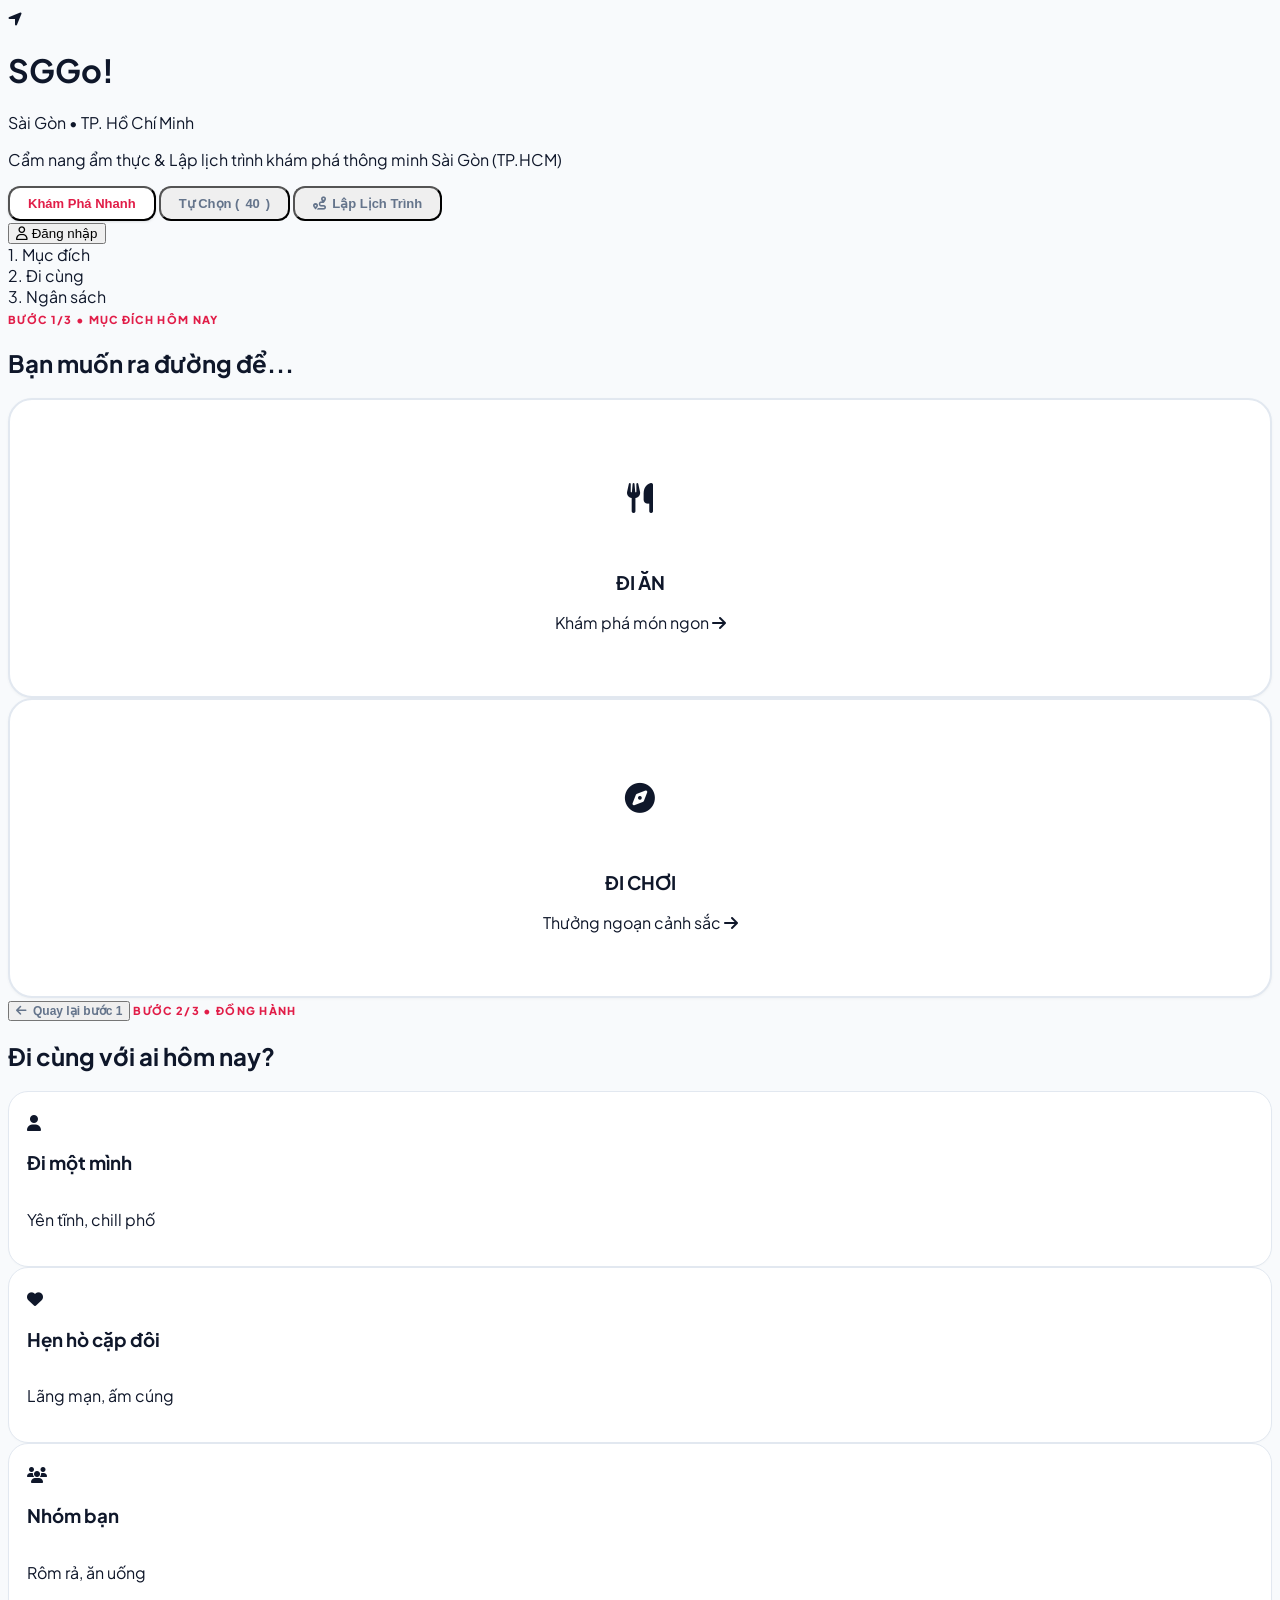
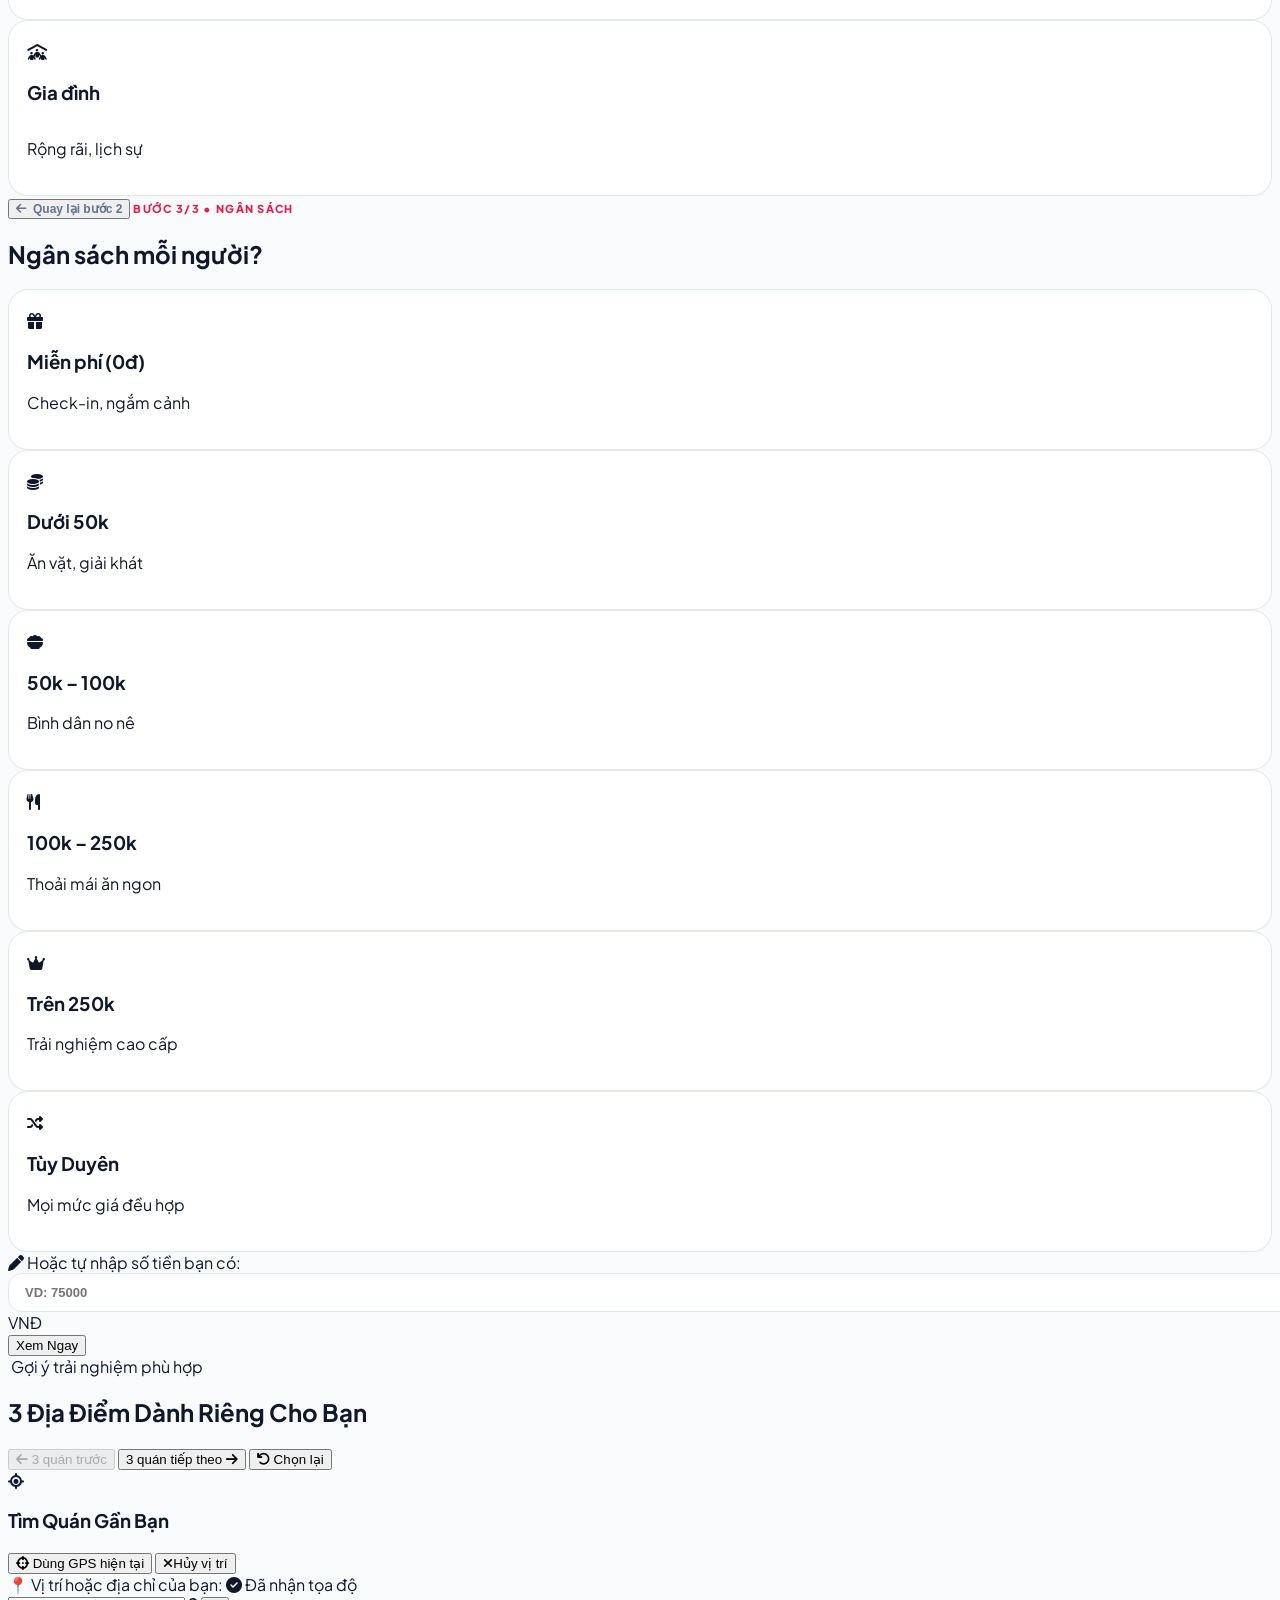
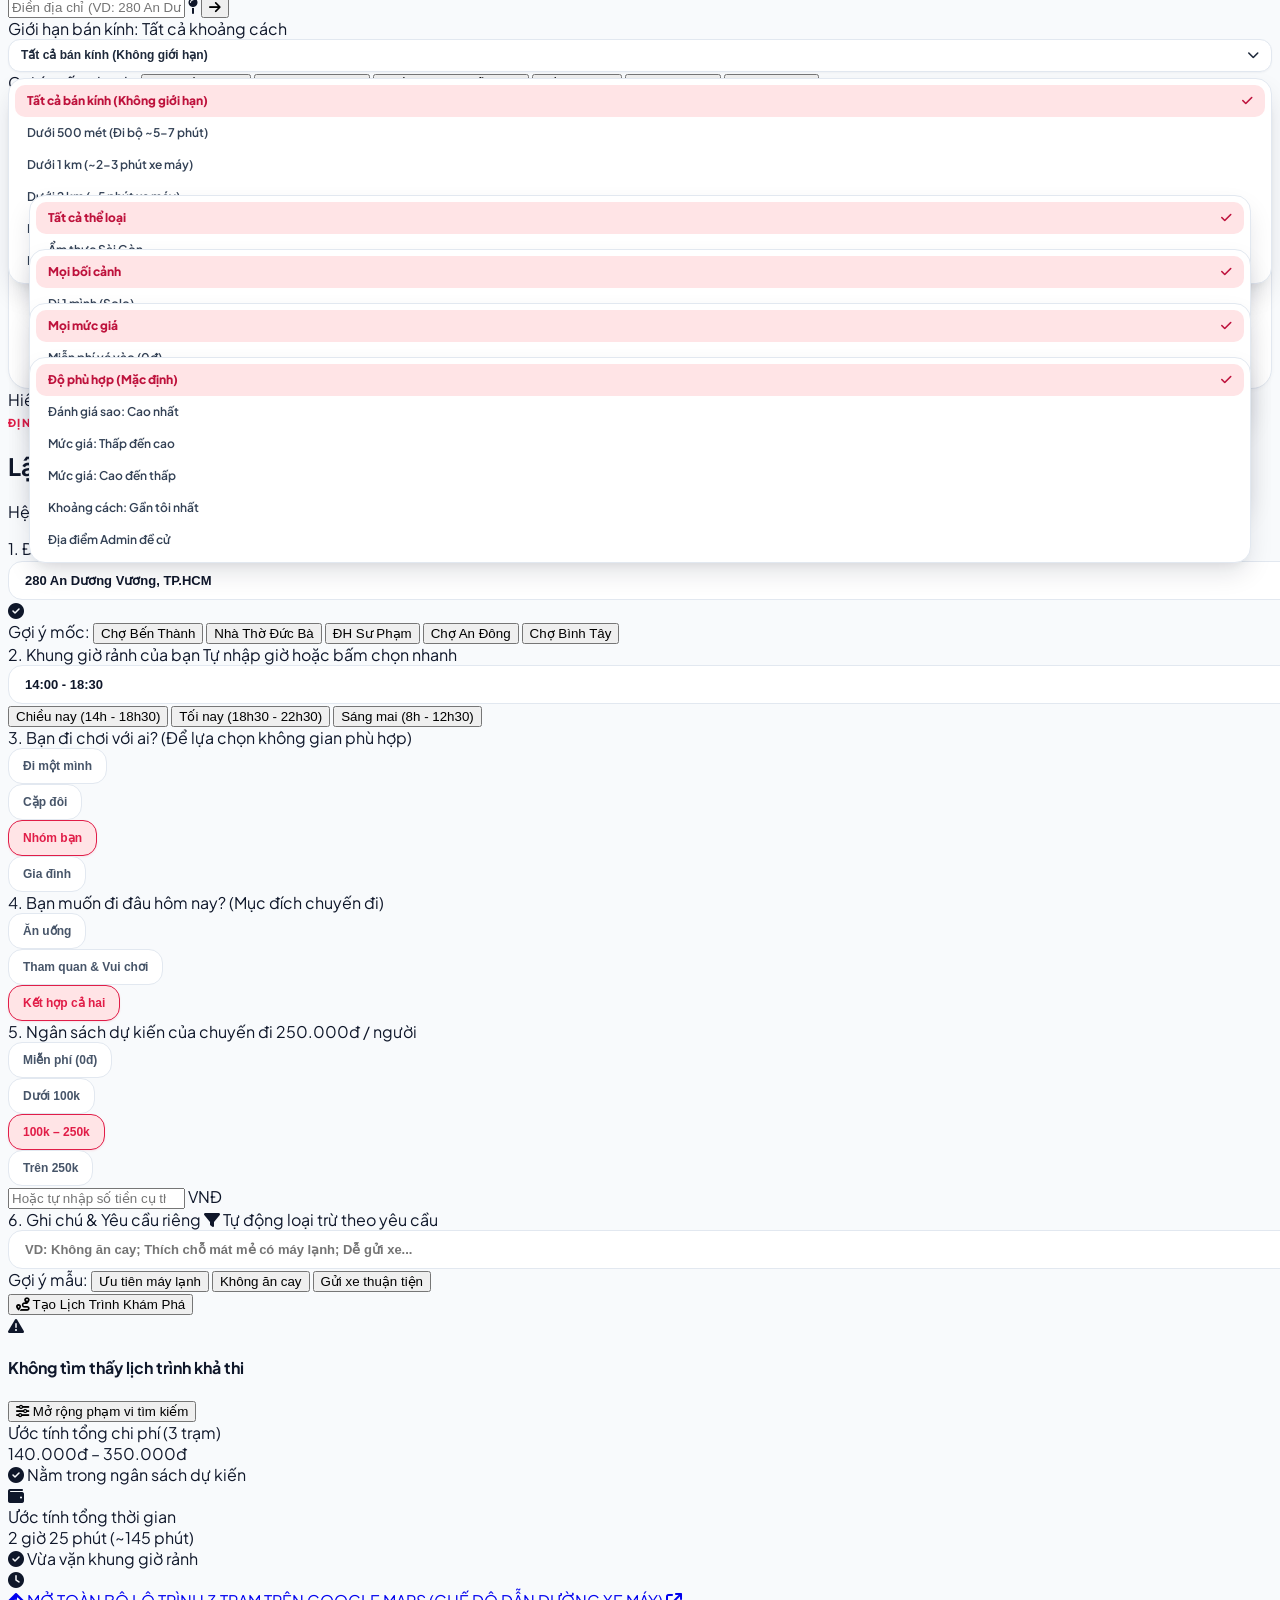
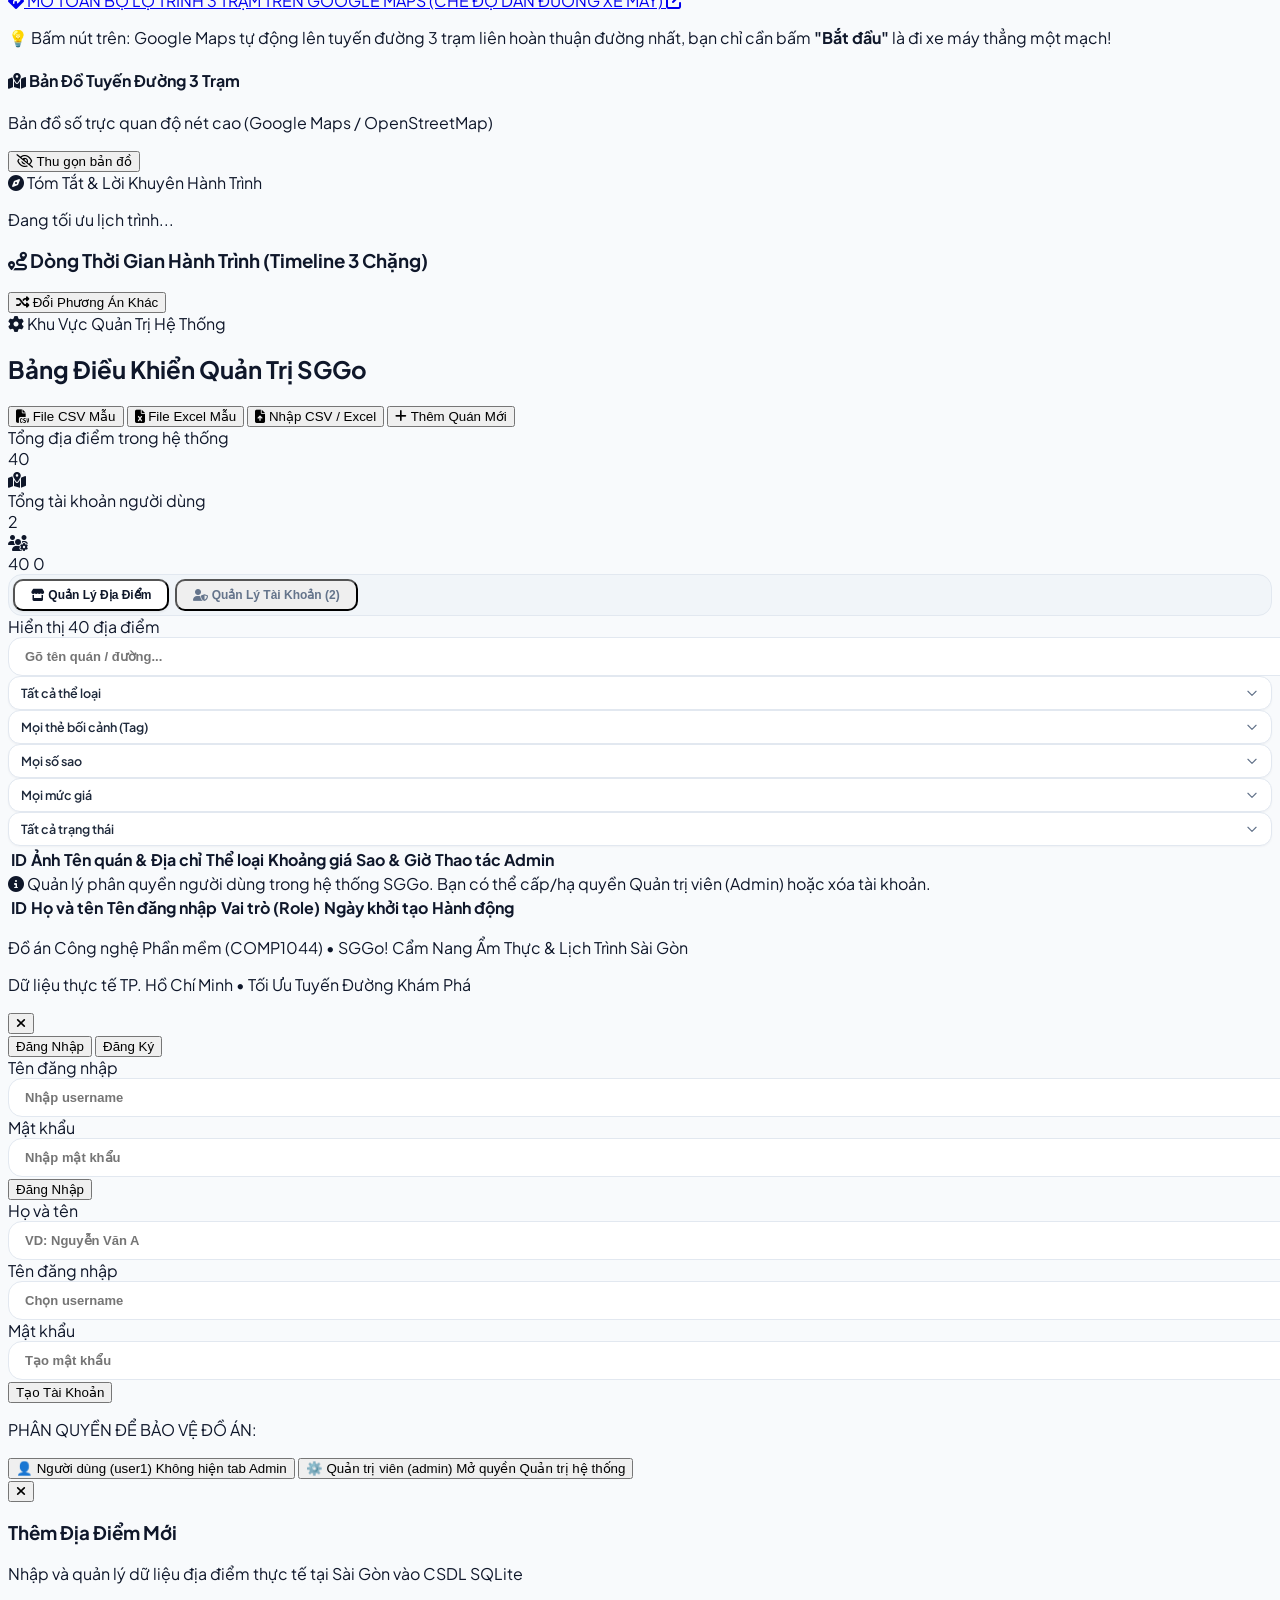
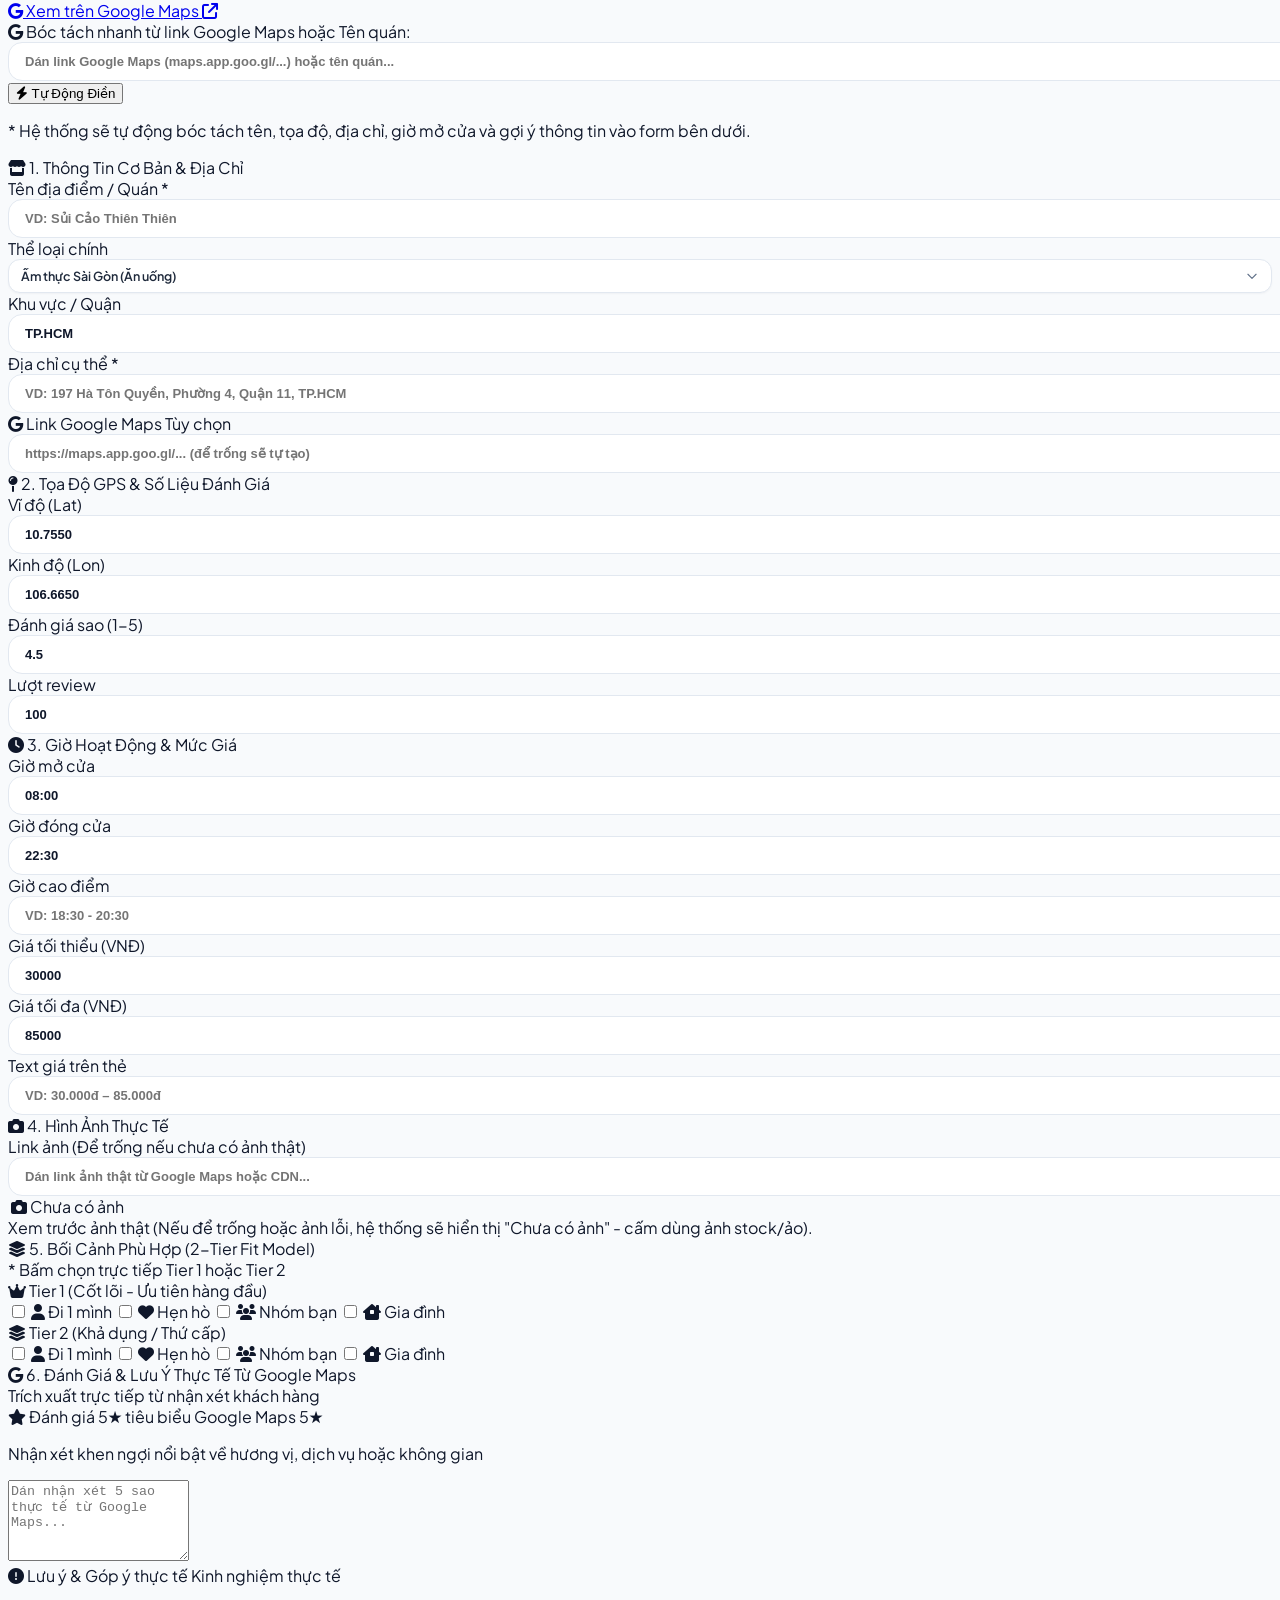
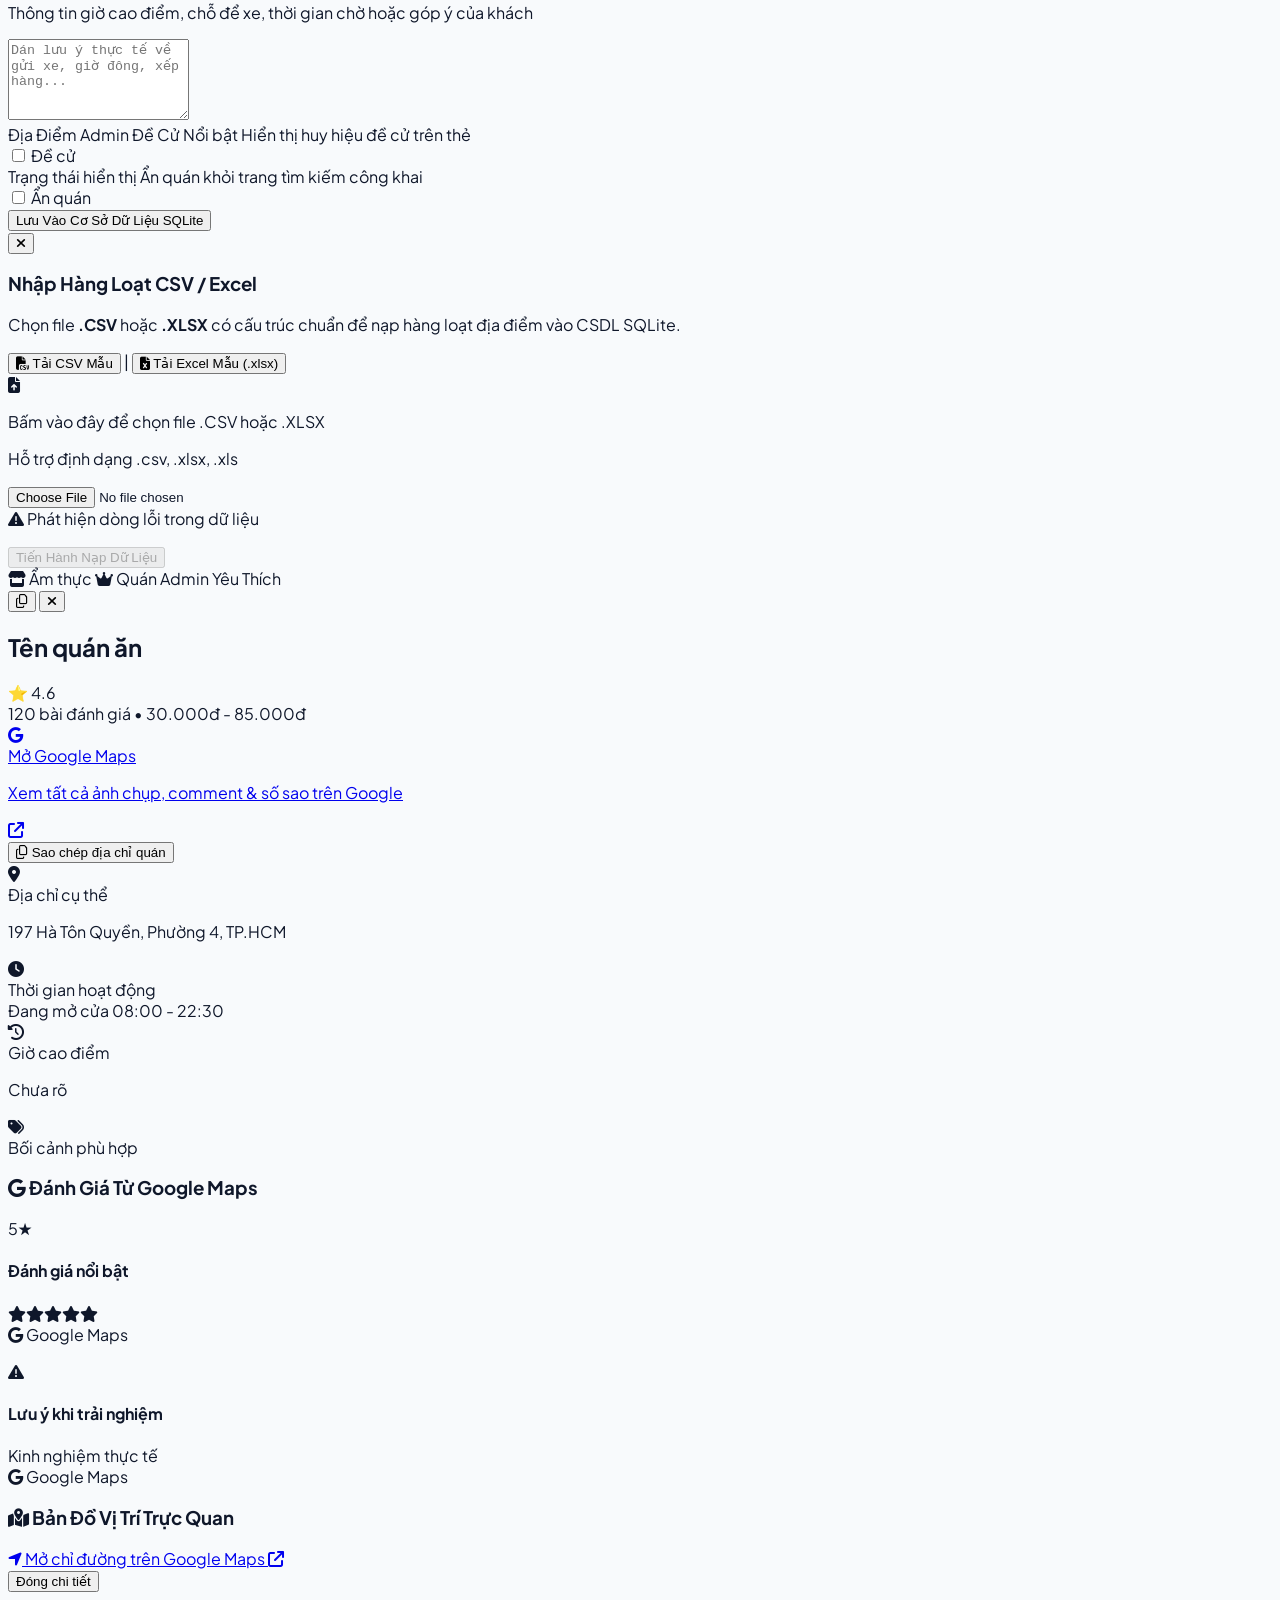
==== commit 38f81438: "feat(ui): synchronize Apple/Airbnb style frosted glass open/closed badges across all tabs and drawer" ====
--- a/frontend/index.html
+++ b/frontend/index.html
@@ -9,7 +9,7 @@
   <link rel="preconnect" href="https://fonts.googleapis.com">
   <link rel="preconnect" href="https://fonts.gstatic.com" crossorigin>
   <link href="https://fonts.googleapis.com/css2?family=Plus+Jakarta+Sans:wght@400;500;600;700;800&display=swap" rel="stylesheet">
-  <link rel="stylesheet" href="style.css?v=4.4" />
+  <link rel="stylesheet" href="style.css?v=4.5" />
   <link rel="stylesheet" href="https://cdnjs.cloudflare.com/ajax/libs/font-awesome/6.4.0/css/all.min.css" />
   <!-- Leaflet Map Library CDN -->
   <link rel="stylesheet" href="https://unpkg.com/leaflet@1.9.4/dist/leaflet.css" integrity="sha256-p4NxAoJBhIIN+hmNHrzRCf9tD/miZyoHS5obTRR9BMY=" crossorigin="" />
@@ -1379,7 +1379,7 @@
             <div class="flex-1">
               <span class="text-slate-400 block text-[10px] font-semibold uppercase">Thời gian hoạt động</span>
               <div class="flex items-center gap-2 mt-0.5 flex-wrap">
-                <span id="detailStatusBadge" class="px-2 py-0.5 rounded text-[10px] font-bold bg-emerald-100 text-emerald-800 flex items-center gap-1"><i class="fa-solid fa-circle text-[7px] text-emerald-600"></i> Đang mở cửa</span>
+                <span id="detailStatusBadge" class="px-2.5 py-0.5 rounded-full text-[10px] font-bold bg-emerald-50 text-emerald-800 border border-emerald-200/80 inline-flex items-center gap-1.5"><span class="w-1.5 h-1.5 rounded-full bg-emerald-500 animate-pulse"></span><span>Đang mở cửa</span></span>
                 <span id="detailOpenHours" class="font-bold text-slate-700">08:00 - 22:30</span>
               </div>
             </div>
@@ -1478,6 +1478,6 @@
     </div>
   </aside>
 
-  <script src="app.js?v=4.4"></script>
+  <script src="app.js?v=4.5"></script>
 </body>
 </html>
--- a/frontend/style.css
+++ b/frontend/style.css
@@ -603,3 +603,46 @@
   color: #BE123C;
   font-weight: 800;
 }
+
+
+/* ==================== FROSTED GLASS STATUS BADGES (APPLE / AIRBNB LUXURY) ==================== */
+.glass-badge-dark {
+  background-color: rgba(15, 23, 42, 0.65) !important;
+  -webkit-backdrop-filter: blur(10px) !important;
+  backdrop-filter: blur(10px) !important;
+  border: 1px solid rgba(255, 255, 255, 0.22) !important;
+  color: #FFFFFF !important;
+  box-shadow: 0 2px 8px rgba(0, 0, 0, 0.2) !important;
+}
+
+.glass-badge-dark:hover {
+  background-color: rgba(15, 23, 42, 0.8) !important;
+}
+
+.glow-dot-open {
+  width: 6px;
+  height: 6px;
+  border-radius: 9999px;
+  background-color: #34D399;
+  box-shadow: 0 0 8px rgba(52, 211, 153, 0.8), 0 0 2px rgba(52, 211, 153, 1);
+  animation: pulseDot 2s cubic-bezier(0.4, 0, 0.6, 1) infinite;
+}
+
+.glow-dot-closed {
+  width: 6px;
+  height: 6px;
+  border-radius: 9999px;
+  background-color: #FB7185;
+  box-shadow: 0 0 6px rgba(251, 113, 133, 0.7);
+}
+
+@keyframes pulseDot {
+  0%, 100% {
+    opacity: 1;
+    transform: scale(1);
+  }
+  50% {
+    opacity: 0.55;
+    transform: scale(1.15);
+  }
+}
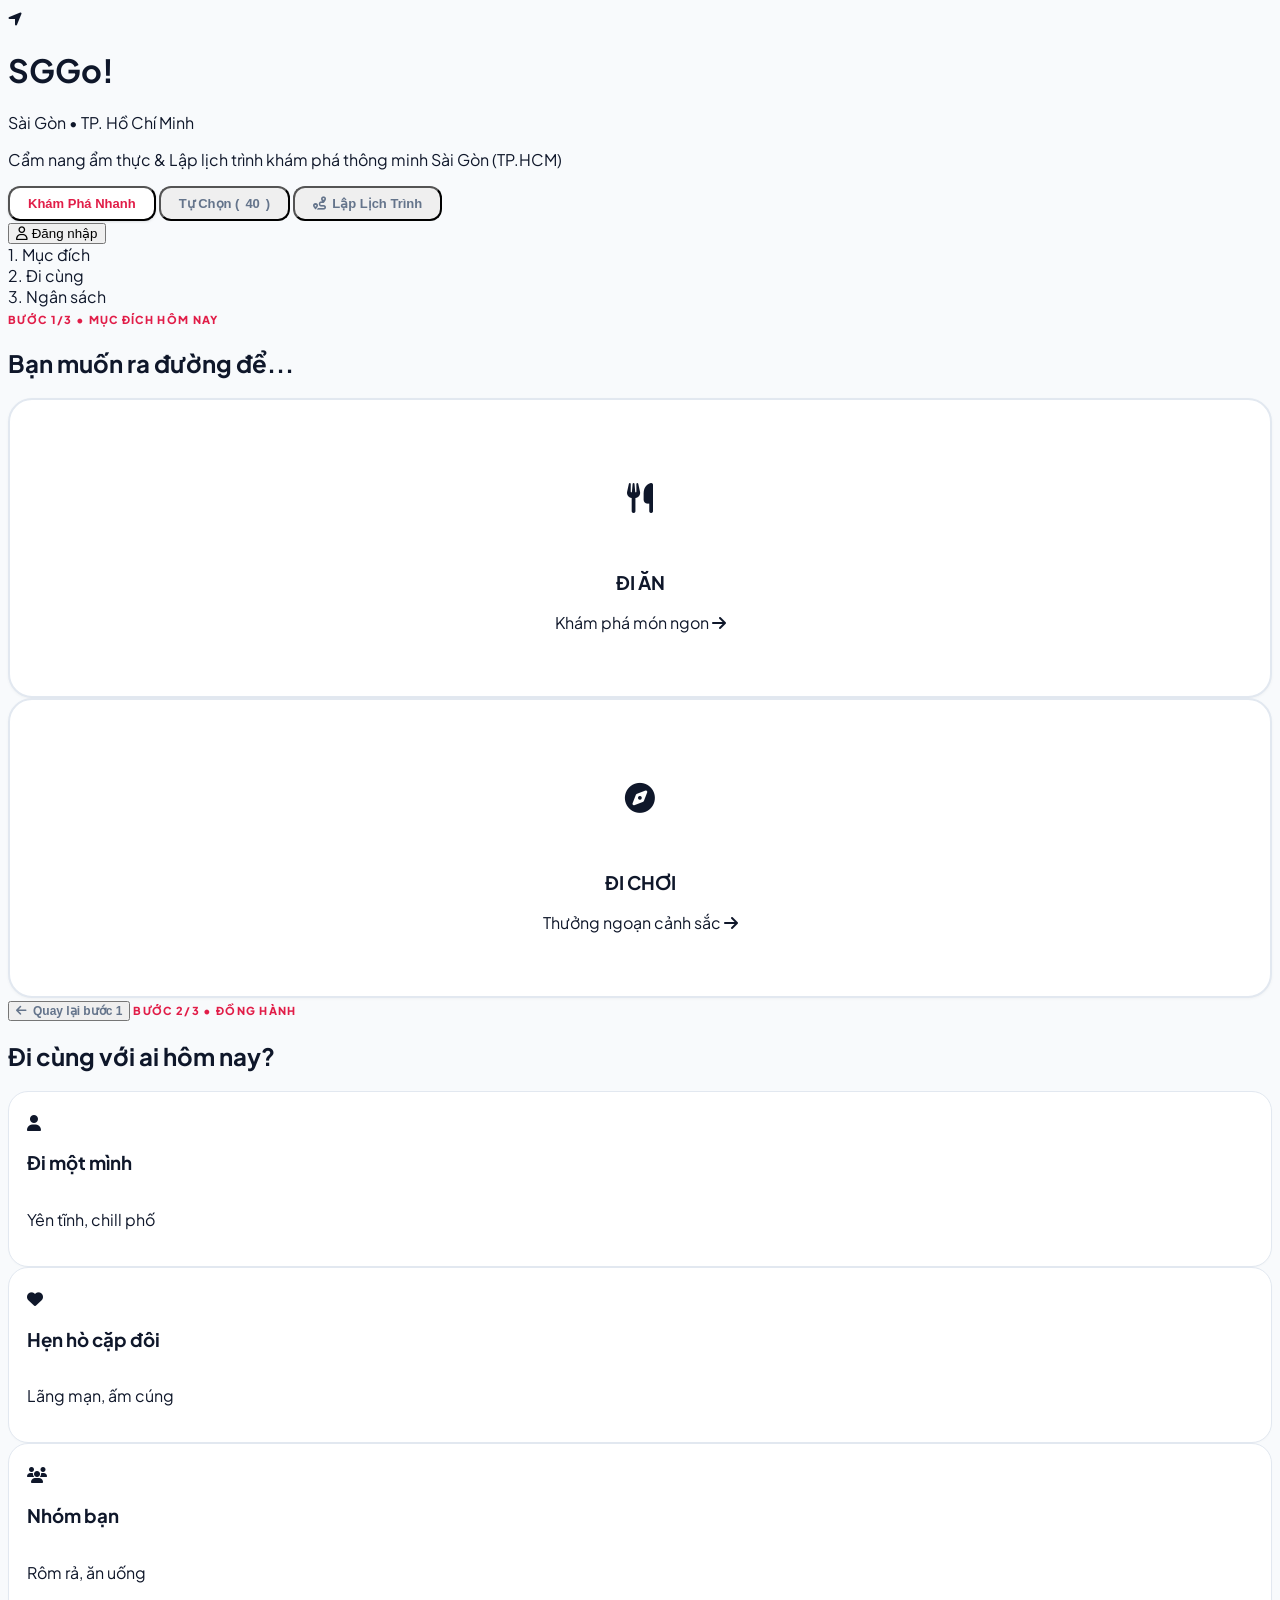
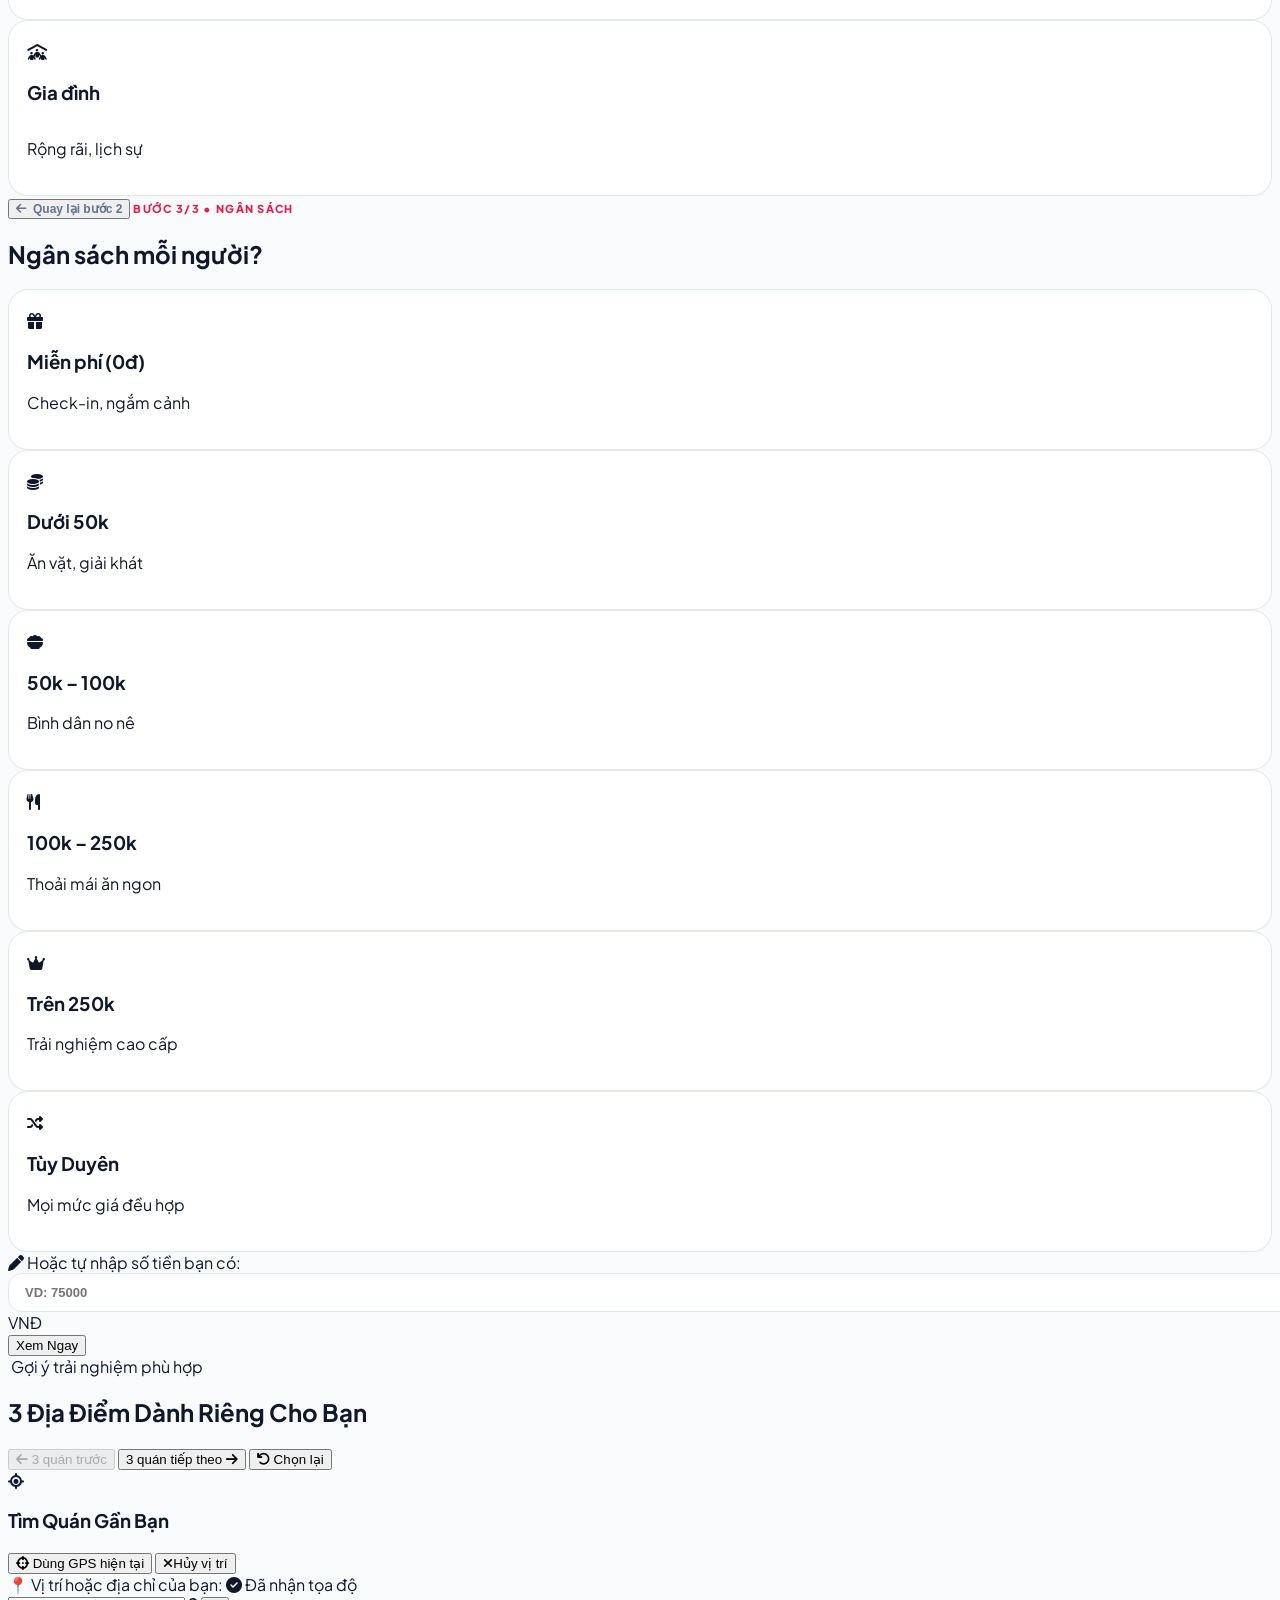
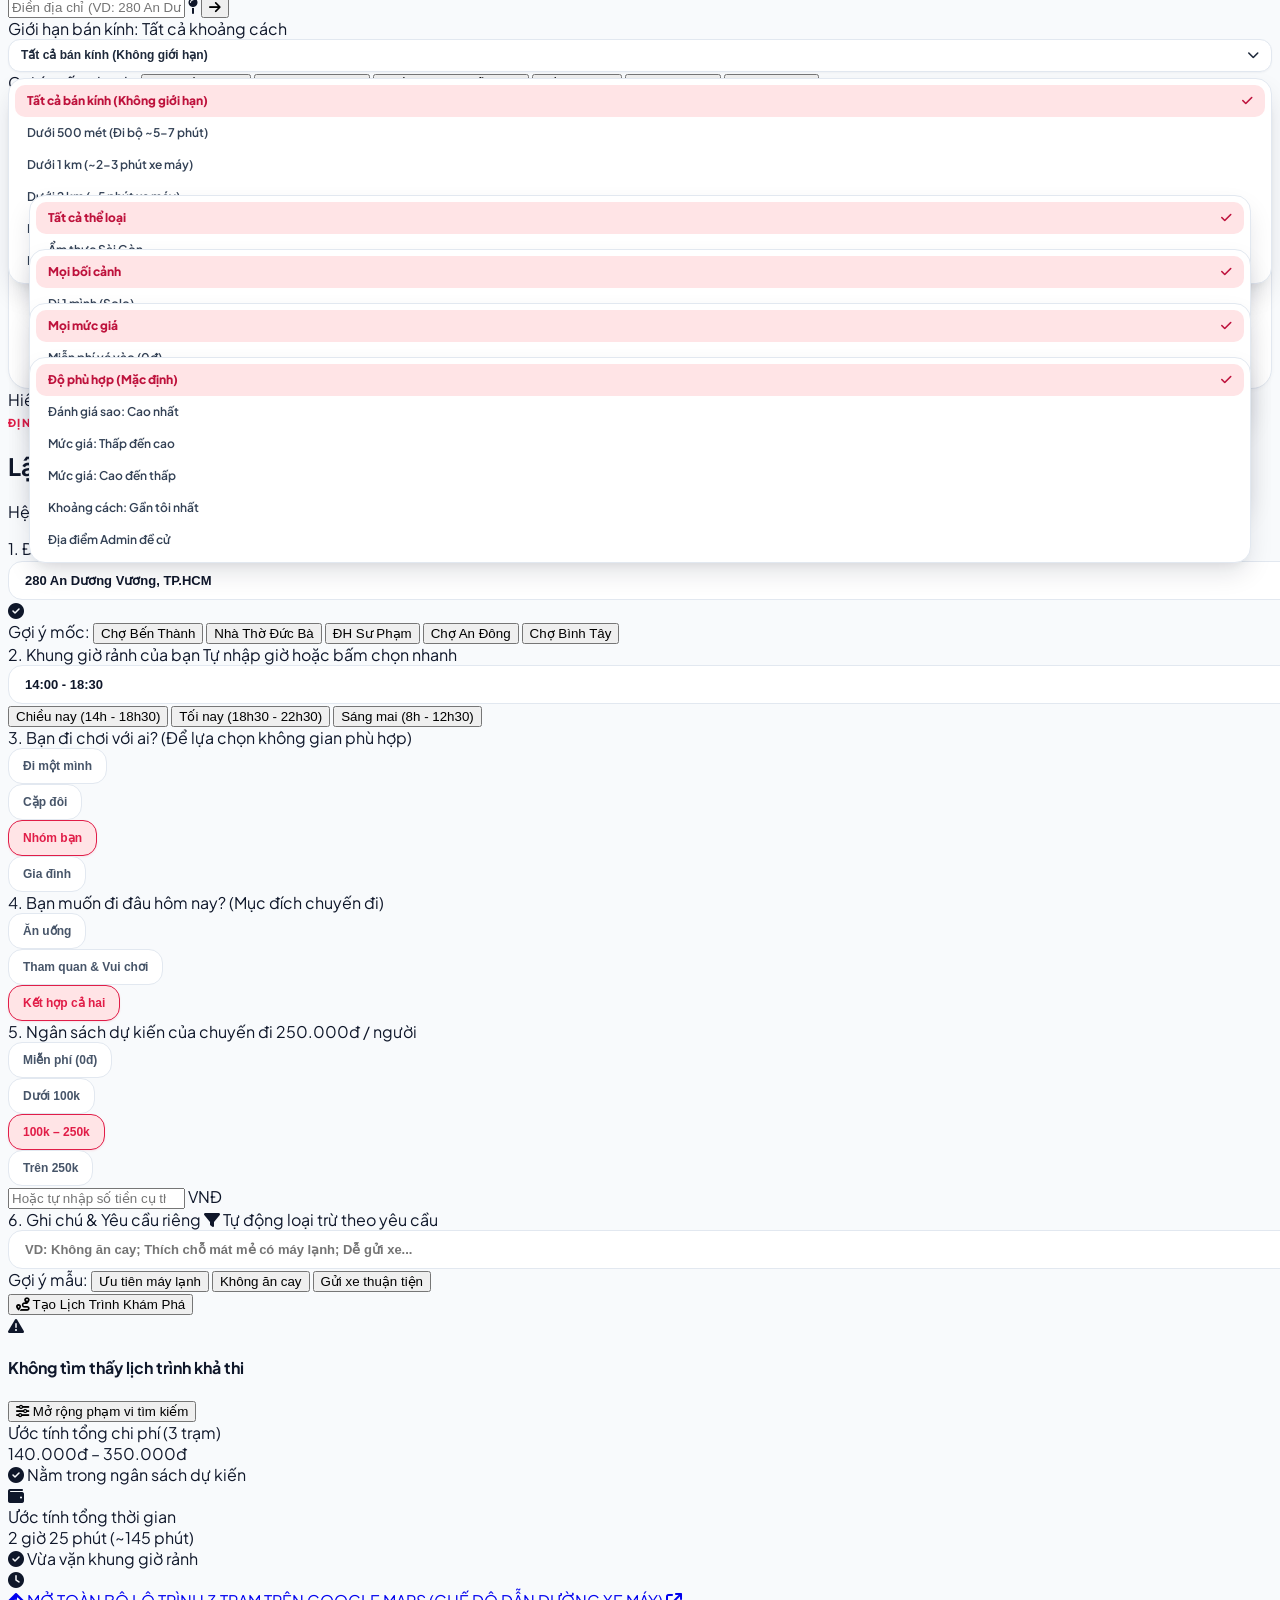
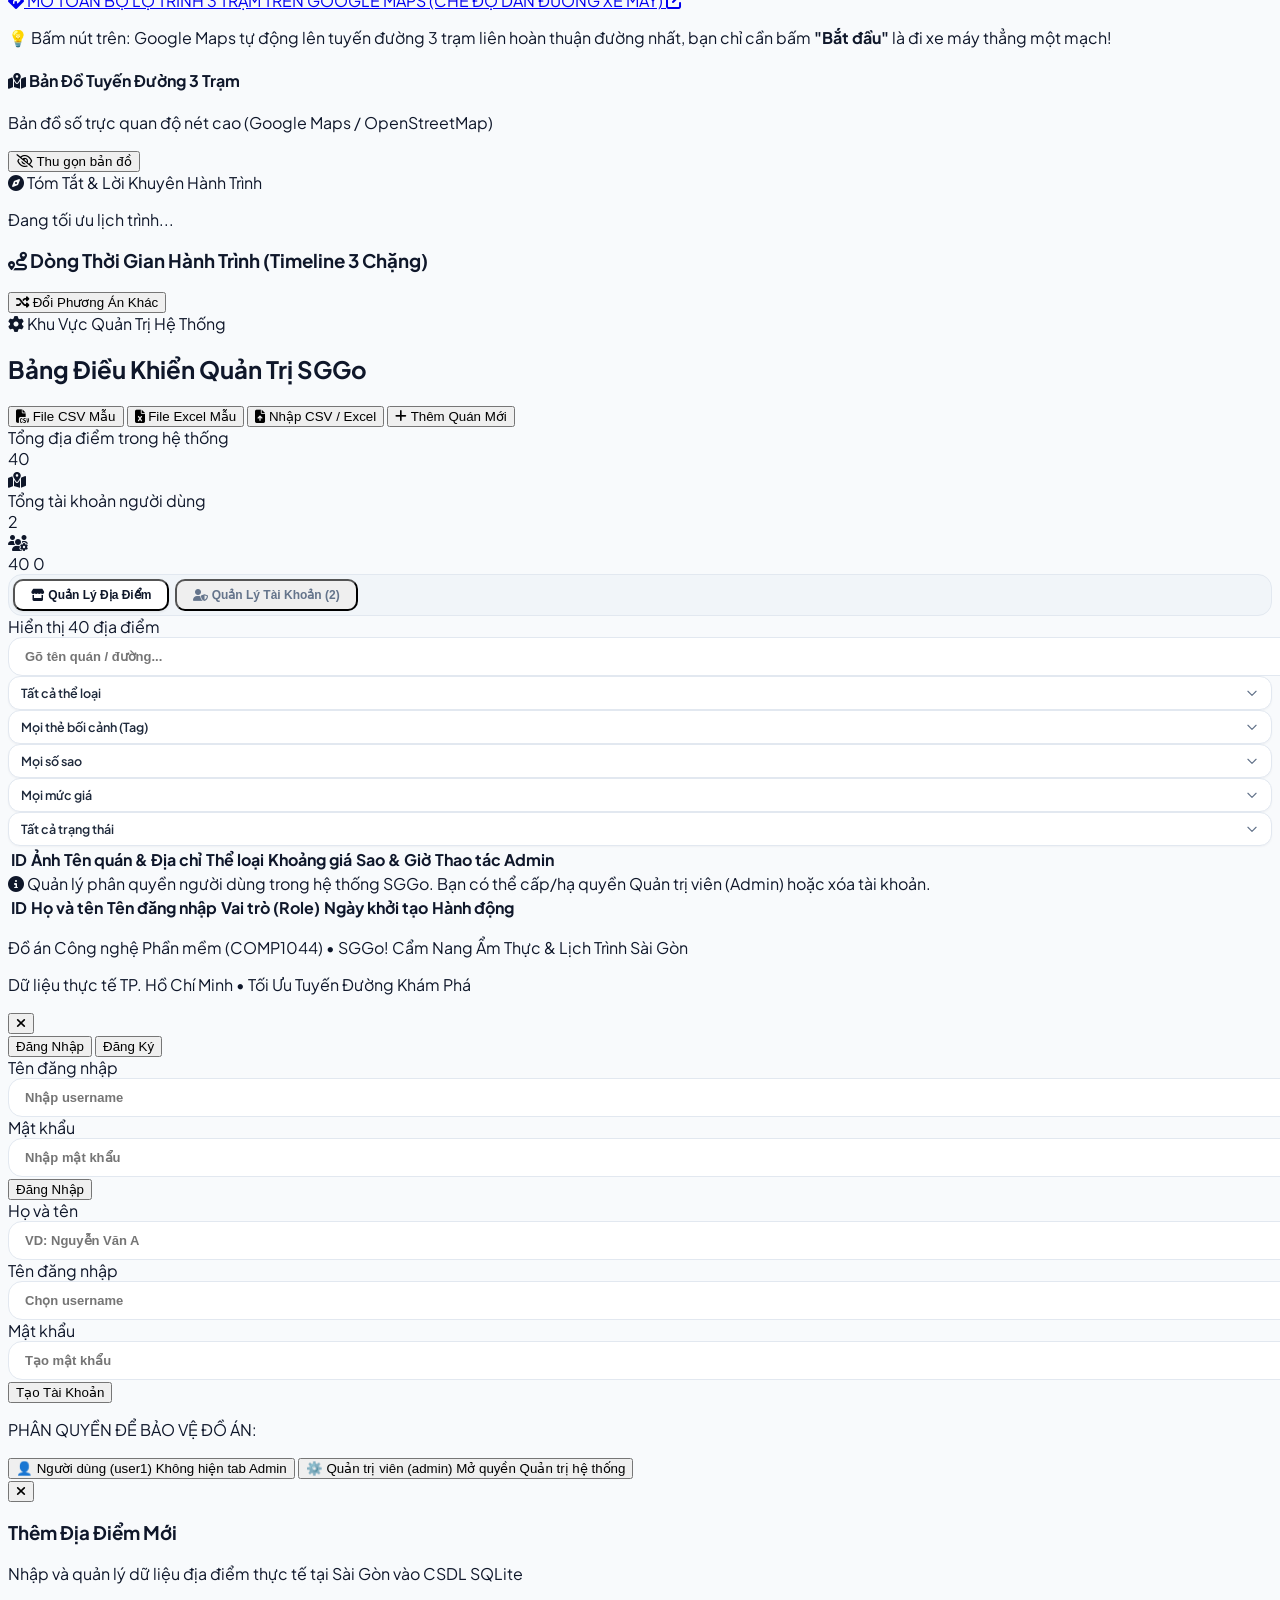
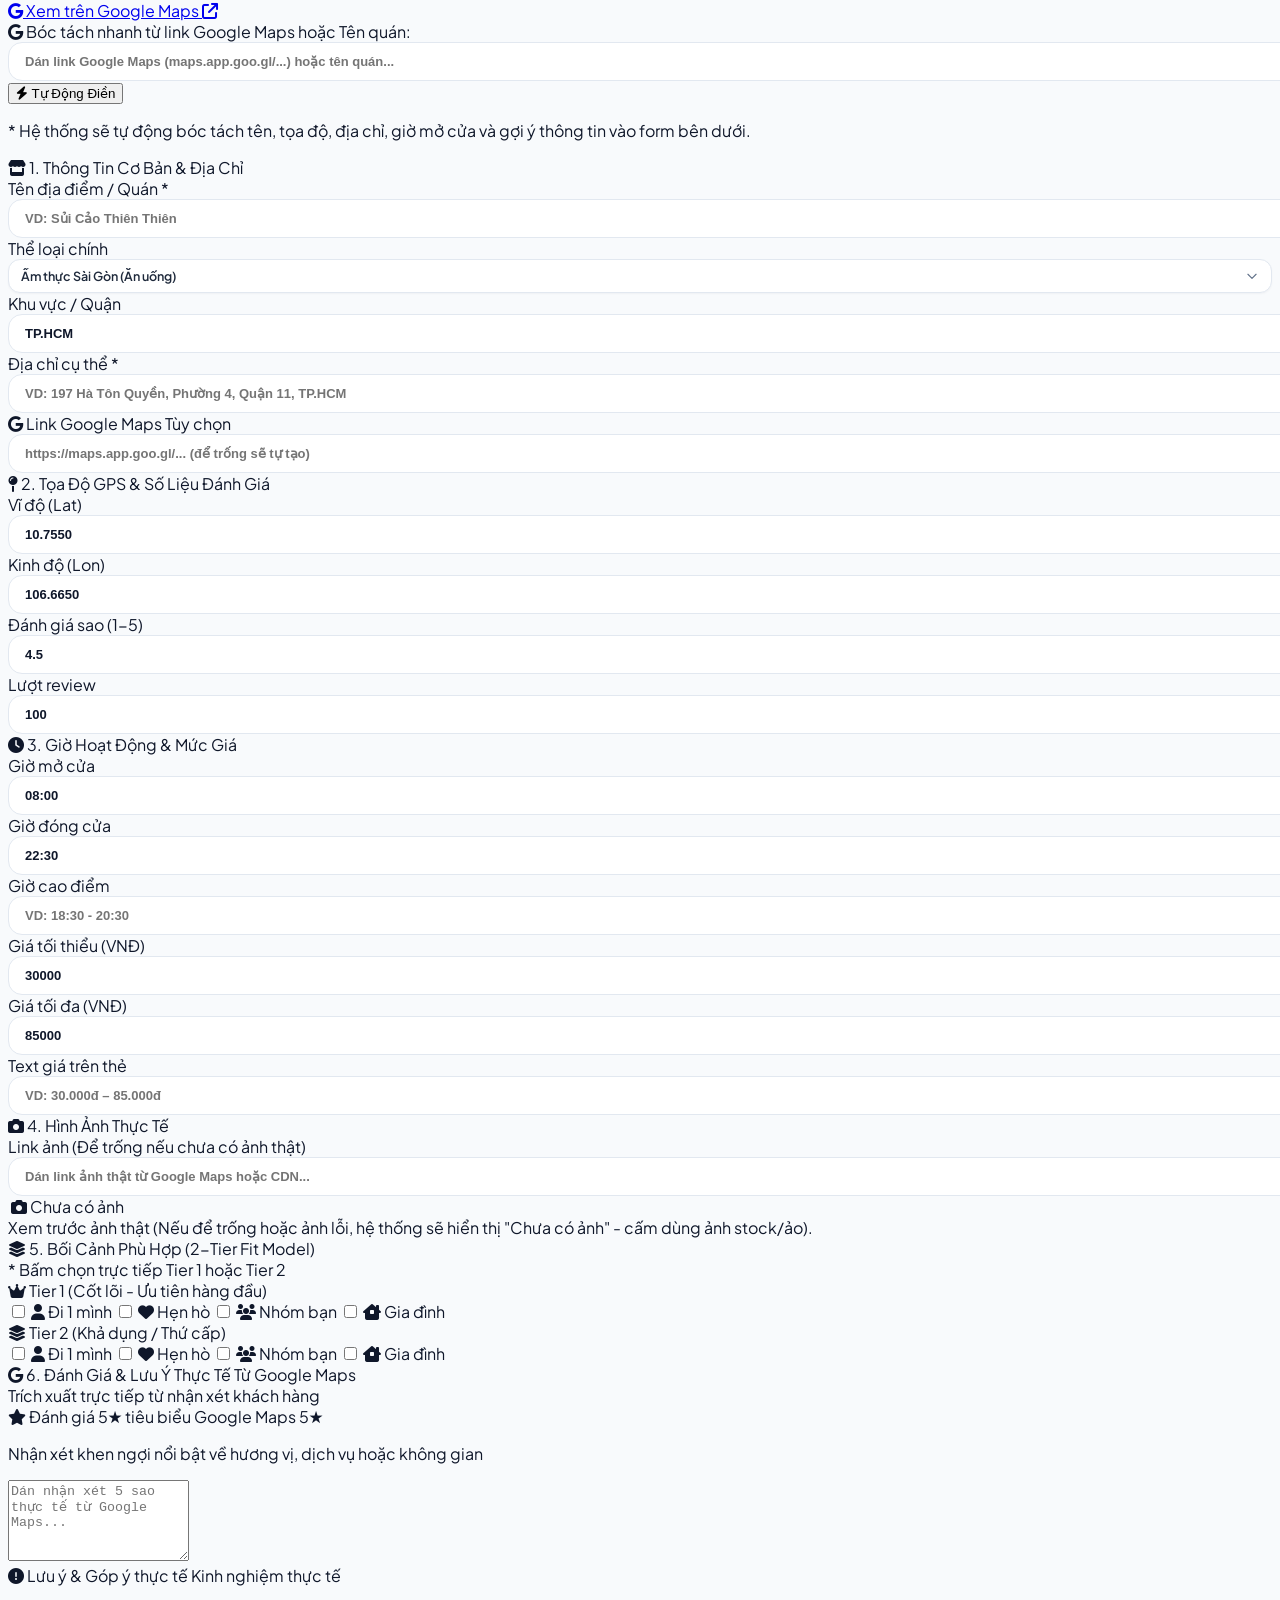
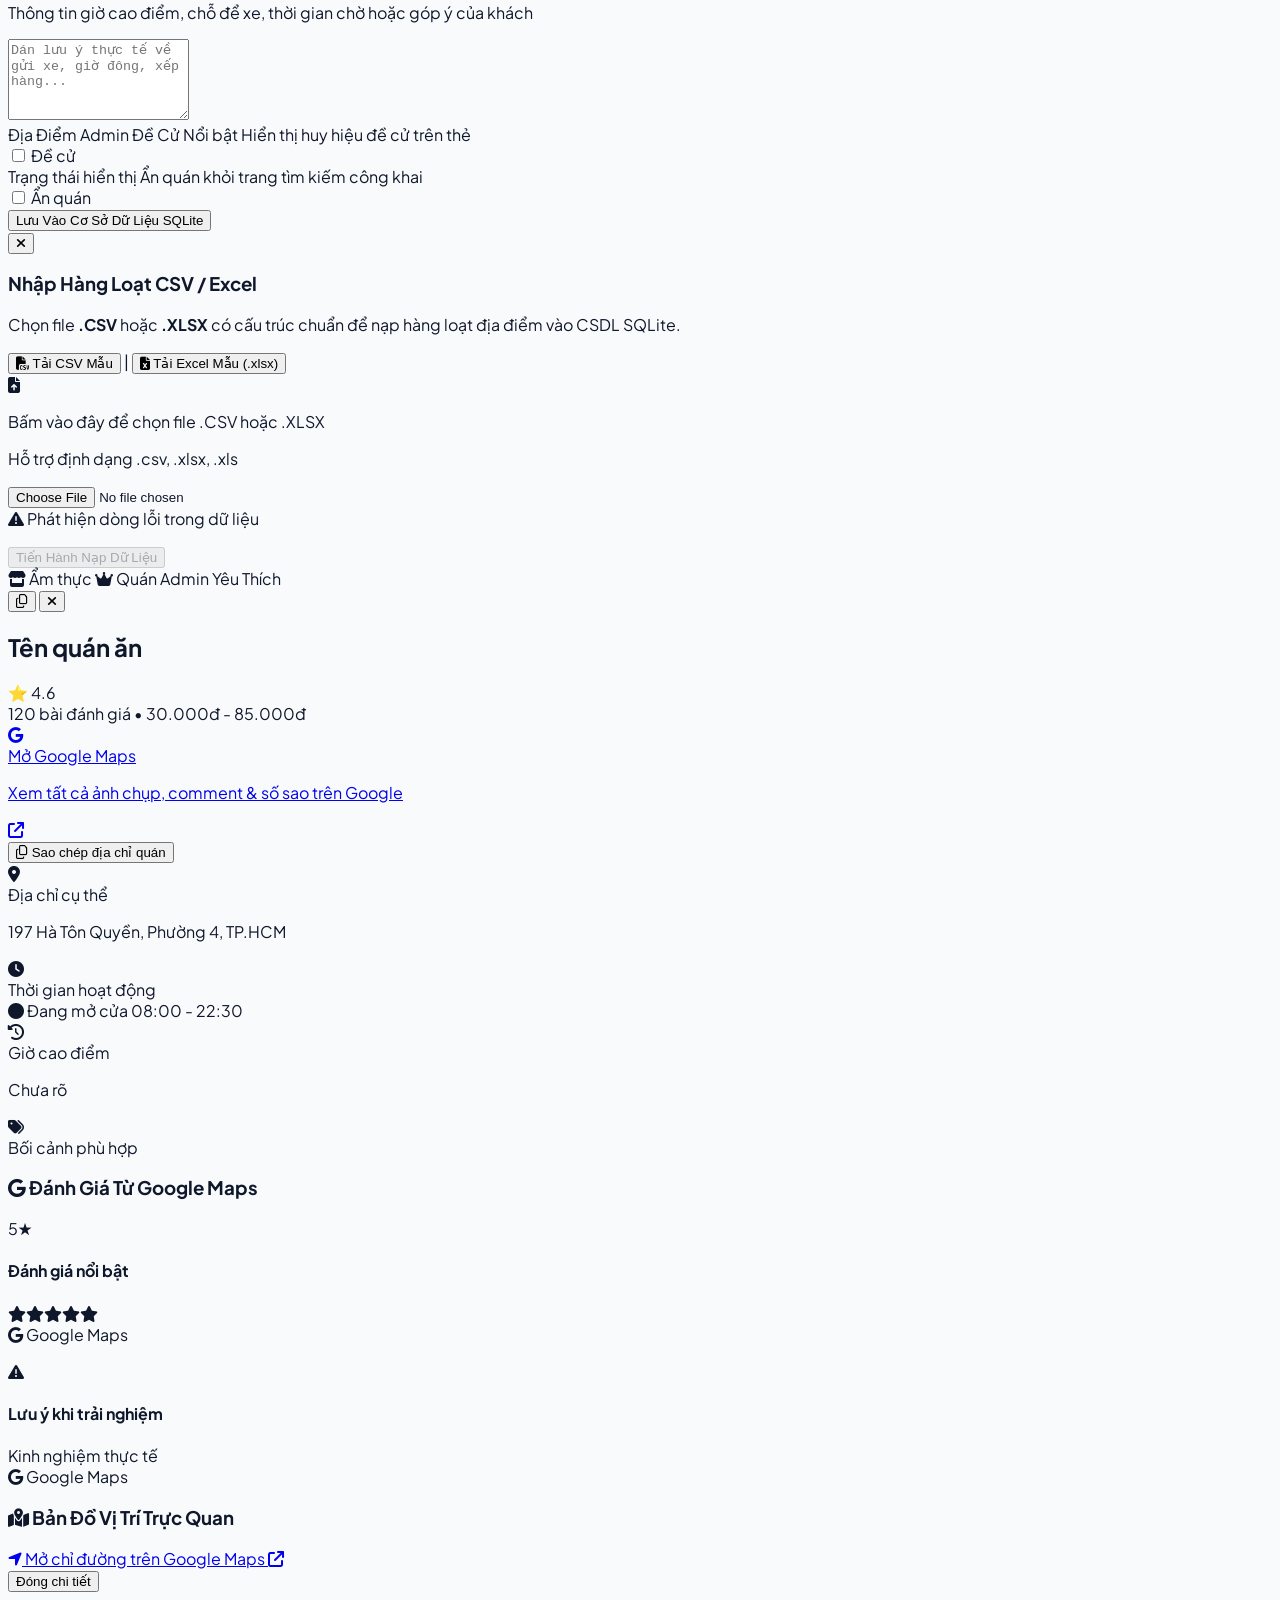
==== commit 20f2095c: "Revert "feat(ui): synchronize Apple/Airbnb style frosted glass open/closed badges across all tabs an" ====
--- a/frontend/index.html
+++ b/frontend/index.html
@@ -9,7 +9,7 @@
   <link rel="preconnect" href="https://fonts.googleapis.com">
   <link rel="preconnect" href="https://fonts.gstatic.com" crossorigin>
   <link href="https://fonts.googleapis.com/css2?family=Plus+Jakarta+Sans:wght@400;500;600;700;800&display=swap" rel="stylesheet">
-  <link rel="stylesheet" href="style.css?v=4.5" />
+  <link rel="stylesheet" href="style.css?v=4.4" />
   <link rel="stylesheet" href="https://cdnjs.cloudflare.com/ajax/libs/font-awesome/6.4.0/css/all.min.css" />
   <!-- Leaflet Map Library CDN -->
   <link rel="stylesheet" href="https://unpkg.com/leaflet@1.9.4/dist/leaflet.css" integrity="sha256-p4NxAoJBhIIN+hmNHrzRCf9tD/miZyoHS5obTRR9BMY=" crossorigin="" />
@@ -1379,7 +1379,7 @@
             <div class="flex-1">
               <span class="text-slate-400 block text-[10px] font-semibold uppercase">Thời gian hoạt động</span>
               <div class="flex items-center gap-2 mt-0.5 flex-wrap">
-                <span id="detailStatusBadge" class="px-2.5 py-0.5 rounded-full text-[10px] font-bold bg-emerald-50 text-emerald-800 border border-emerald-200/80 inline-flex items-center gap-1.5"><span class="w-1.5 h-1.5 rounded-full bg-emerald-500 animate-pulse"></span><span>Đang mở cửa</span></span>
+                <span id="detailStatusBadge" class="px-2 py-0.5 rounded text-[10px] font-bold bg-emerald-100 text-emerald-800 flex items-center gap-1"><i class="fa-solid fa-circle text-[7px] text-emerald-600"></i> Đang mở cửa</span>
                 <span id="detailOpenHours" class="font-bold text-slate-700">08:00 - 22:30</span>
               </div>
             </div>
@@ -1478,6 +1478,6 @@
     </div>
   </aside>
 
-  <script src="app.js?v=4.5"></script>
+  <script src="app.js?v=4.4"></script>
 </body>
 </html>
--- a/frontend/style.css
+++ b/frontend/style.css
@@ -603,46 +603,3 @@
   color: #BE123C;
   font-weight: 800;
 }
-
-
-/* ==================== FROSTED GLASS STATUS BADGES (APPLE / AIRBNB LUXURY) ==================== */
-.glass-badge-dark {
-  background-color: rgba(15, 23, 42, 0.65) !important;
-  -webkit-backdrop-filter: blur(10px) !important;
-  backdrop-filter: blur(10px) !important;
-  border: 1px solid rgba(255, 255, 255, 0.22) !important;
-  color: #FFFFFF !important;
-  box-shadow: 0 2px 8px rgba(0, 0, 0, 0.2) !important;
-}
-
-.glass-badge-dark:hover {
-  background-color: rgba(15, 23, 42, 0.8) !important;
-}
-
-.glow-dot-open {
-  width: 6px;
-  height: 6px;
-  border-radius: 9999px;
-  background-color: #34D399;
-  box-shadow: 0 0 8px rgba(52, 211, 153, 0.8), 0 0 2px rgba(52, 211, 153, 1);
-  animation: pulseDot 2s cubic-bezier(0.4, 0, 0.6, 1) infinite;
-}
-
-.glow-dot-closed {
-  width: 6px;
-  height: 6px;
-  border-radius: 9999px;
-  background-color: #FB7185;
-  box-shadow: 0 0 6px rgba(251, 113, 133, 0.7);
-}
-
-@keyframes pulseDot {
-  0%, 100% {
-    opacity: 1;
-    transform: scale(1);
-  }
-  50% {
-    opacity: 0.55;
-    transform: scale(1.15);
-  }
-}
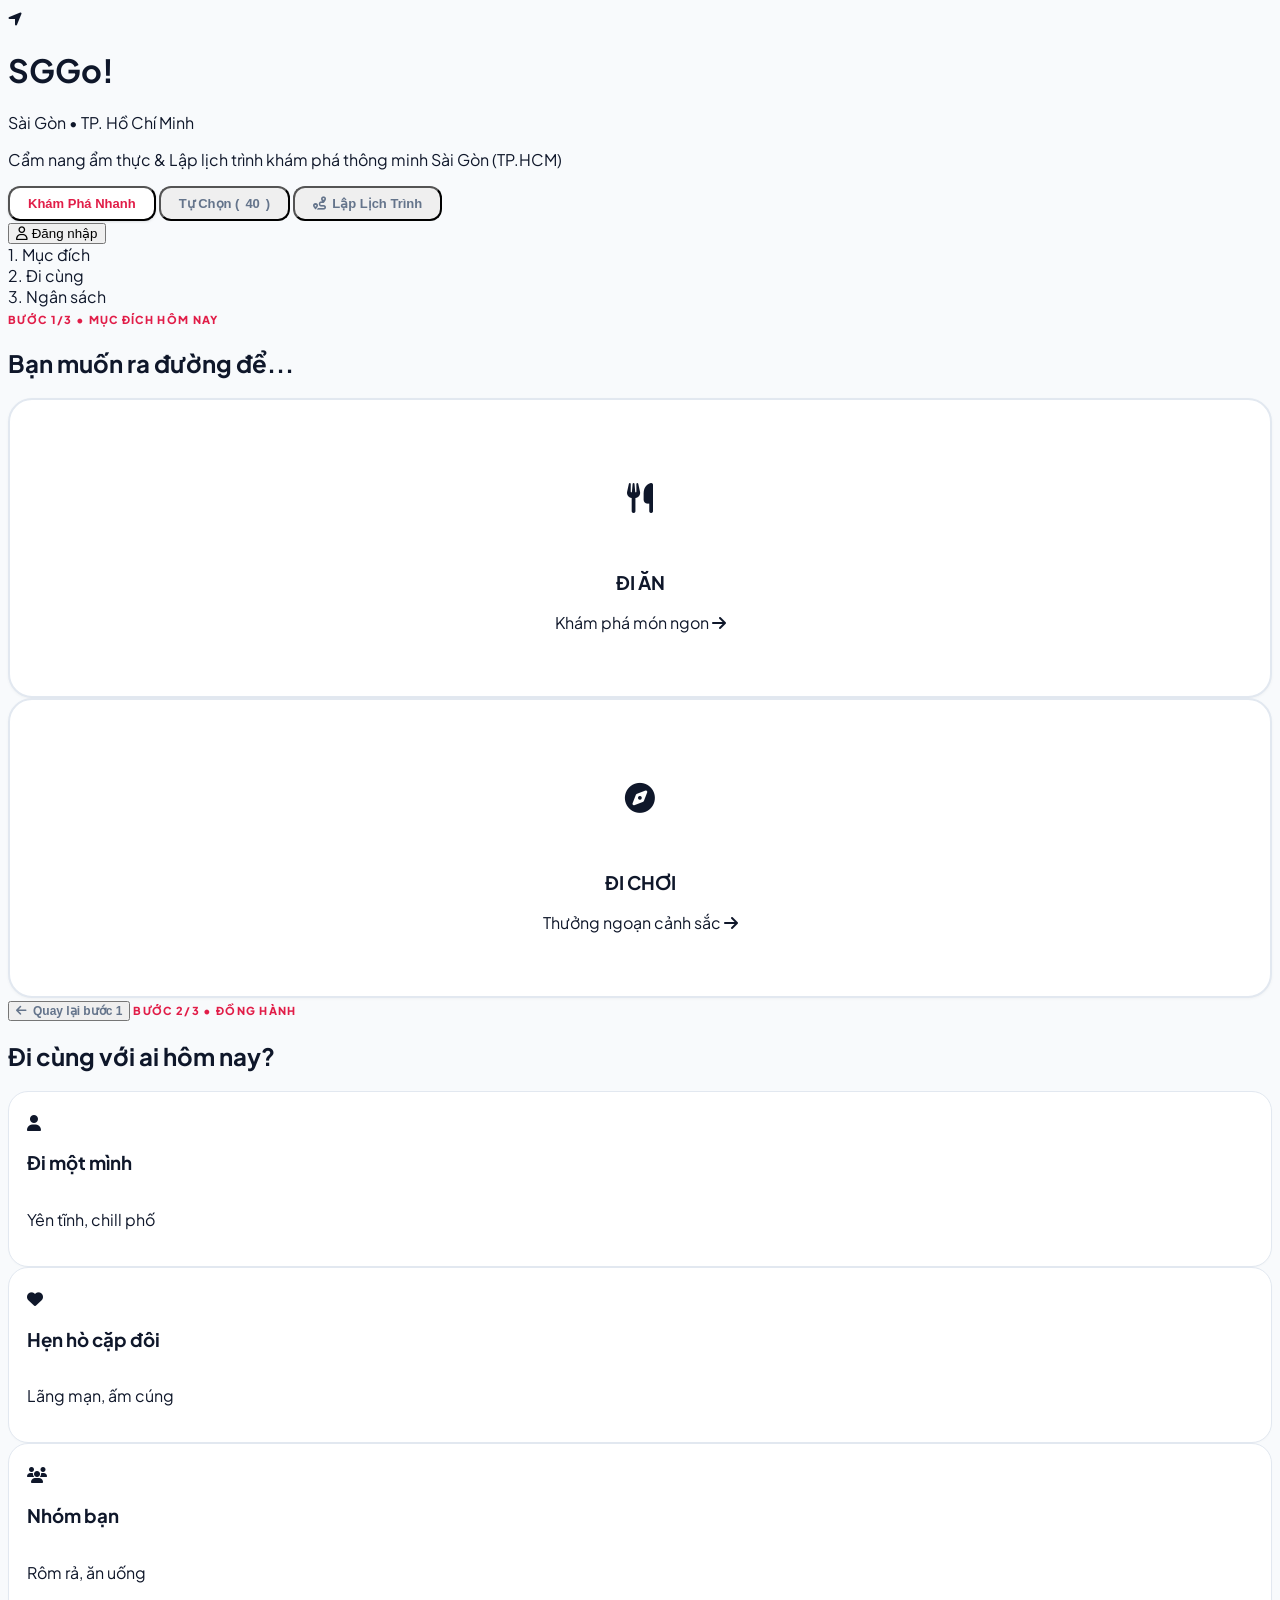
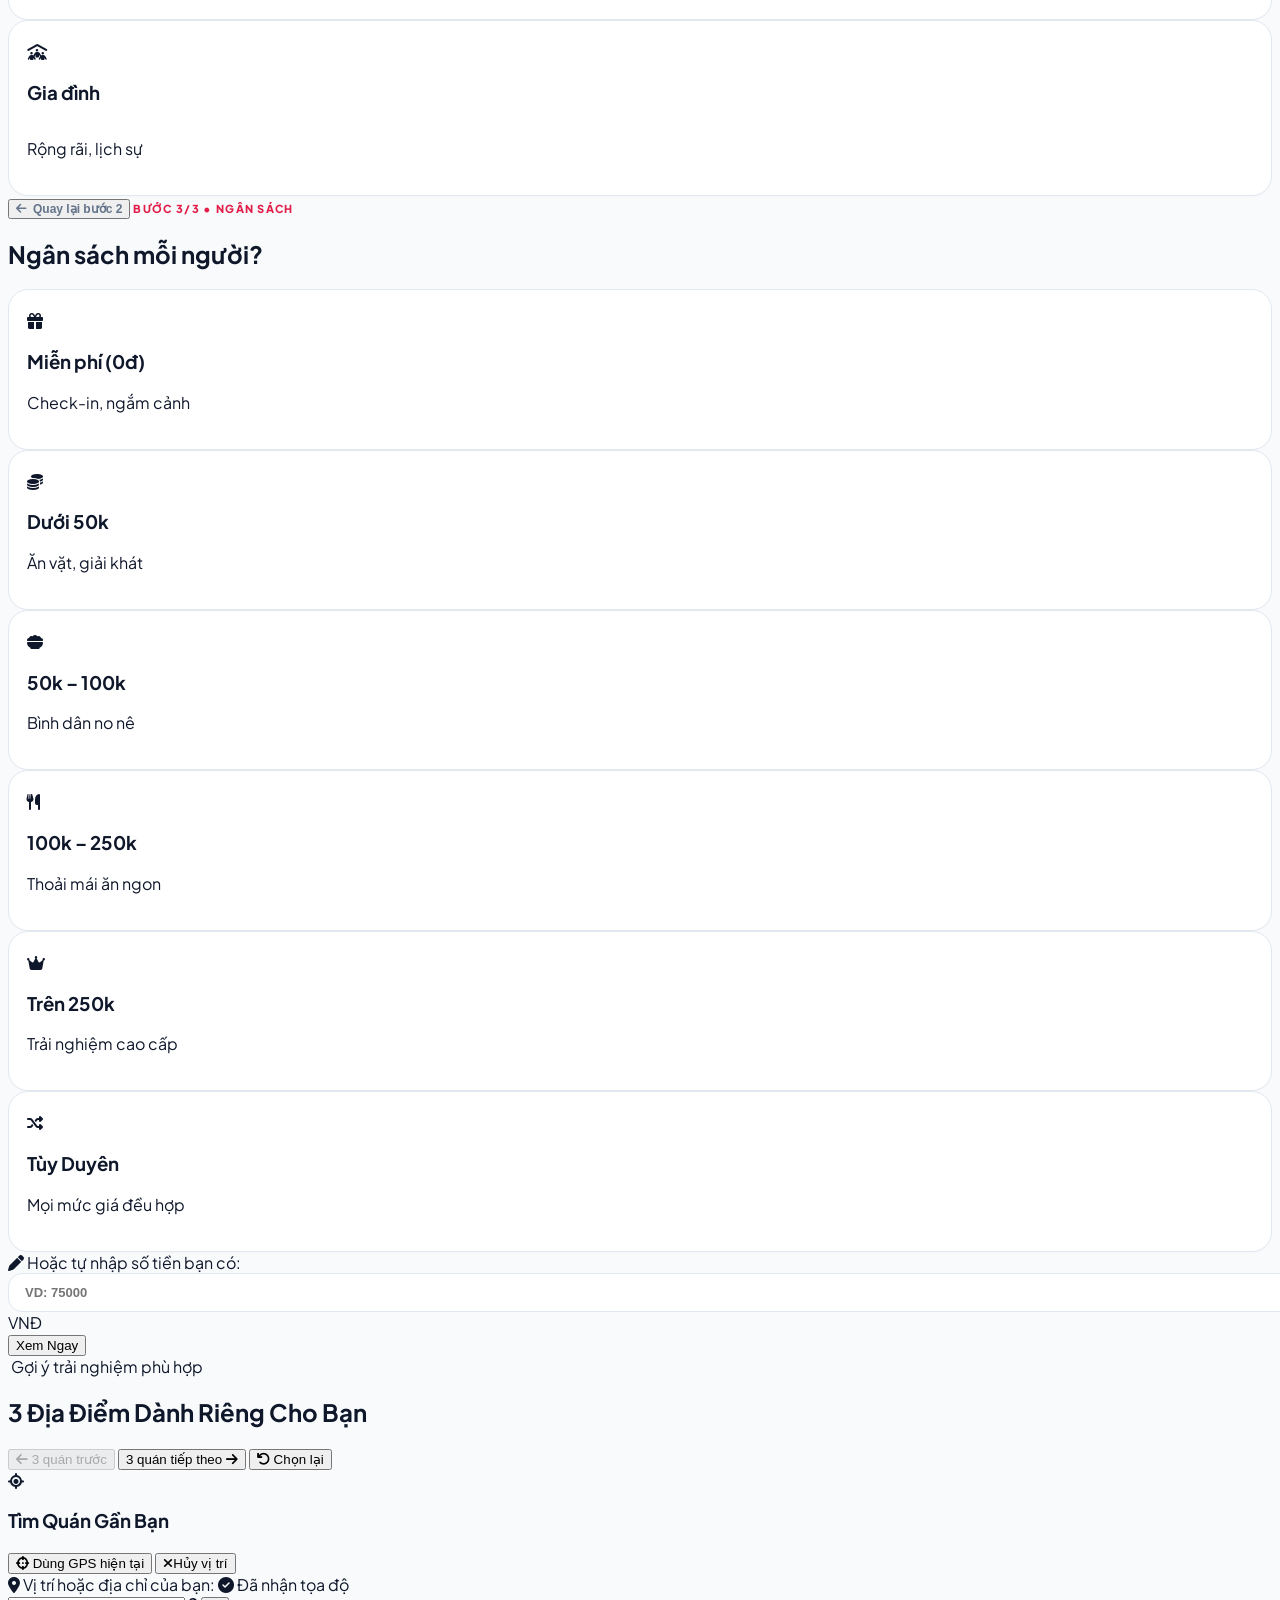
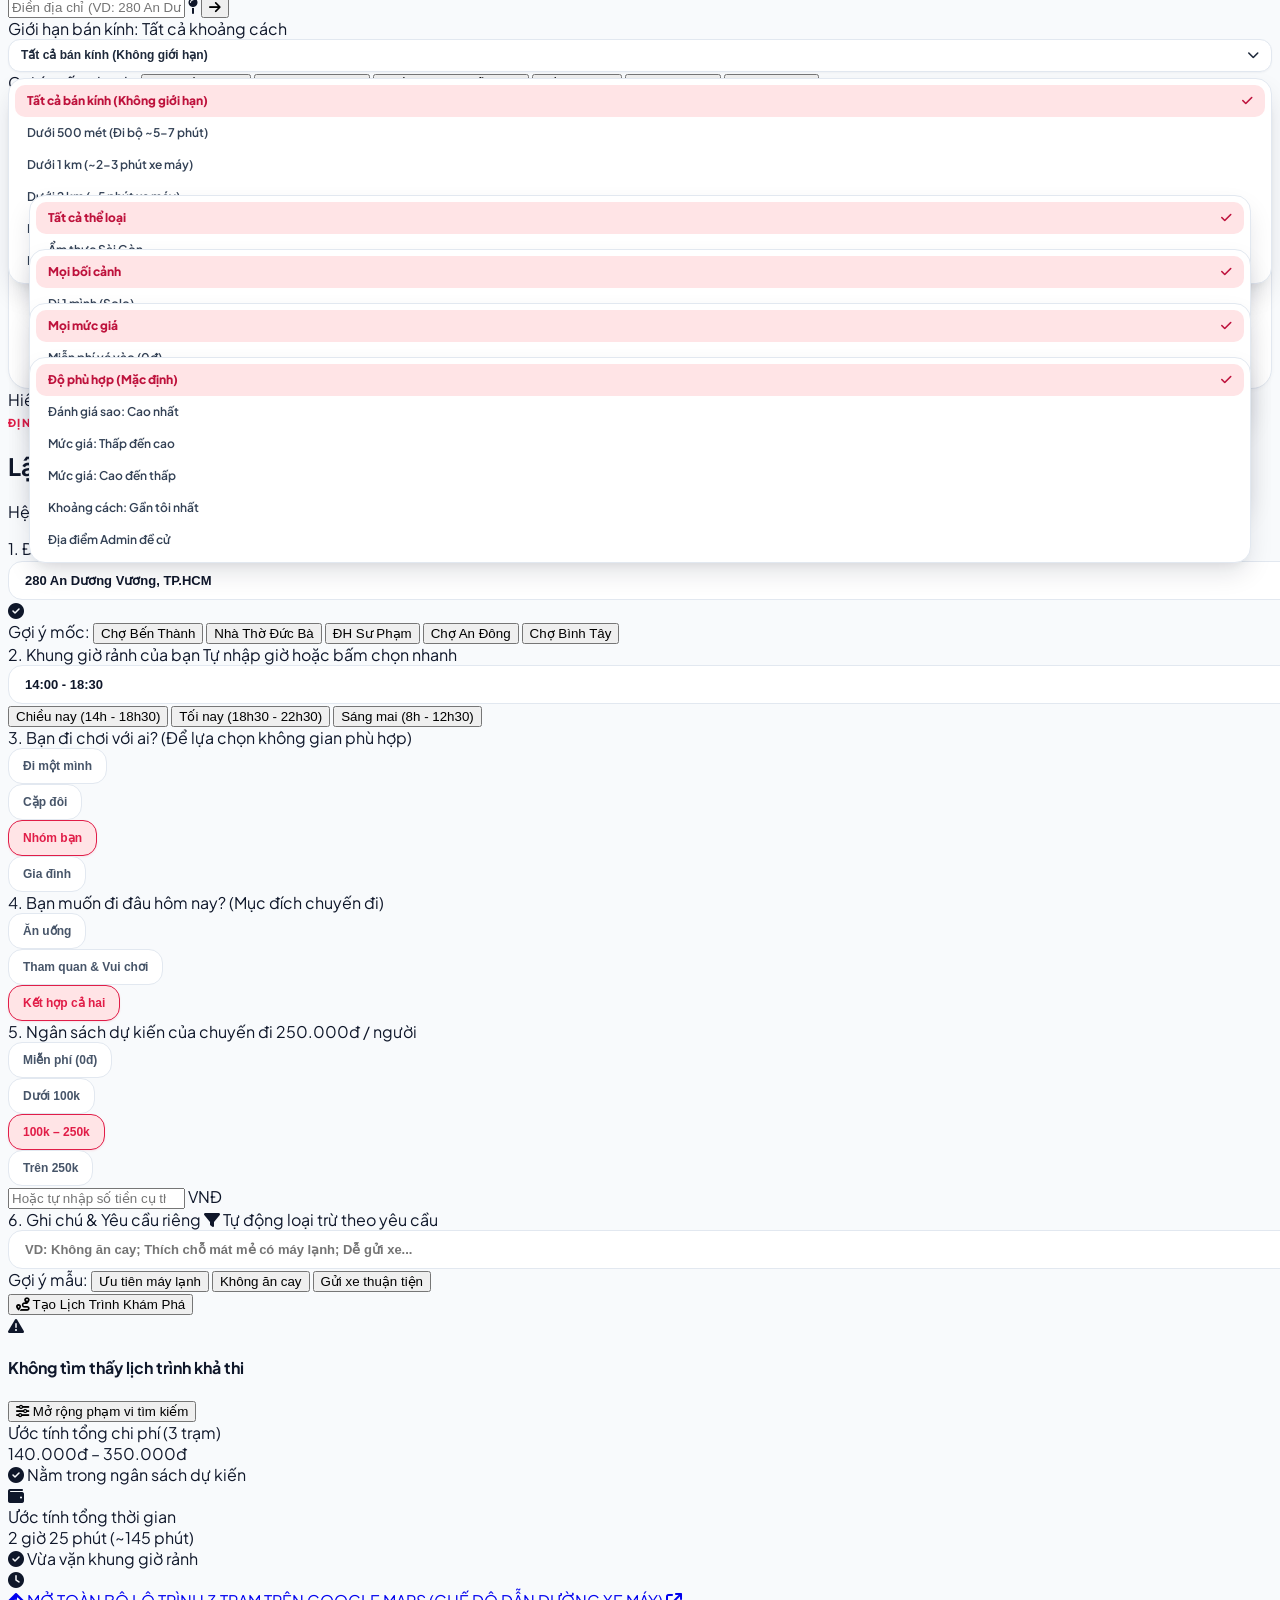
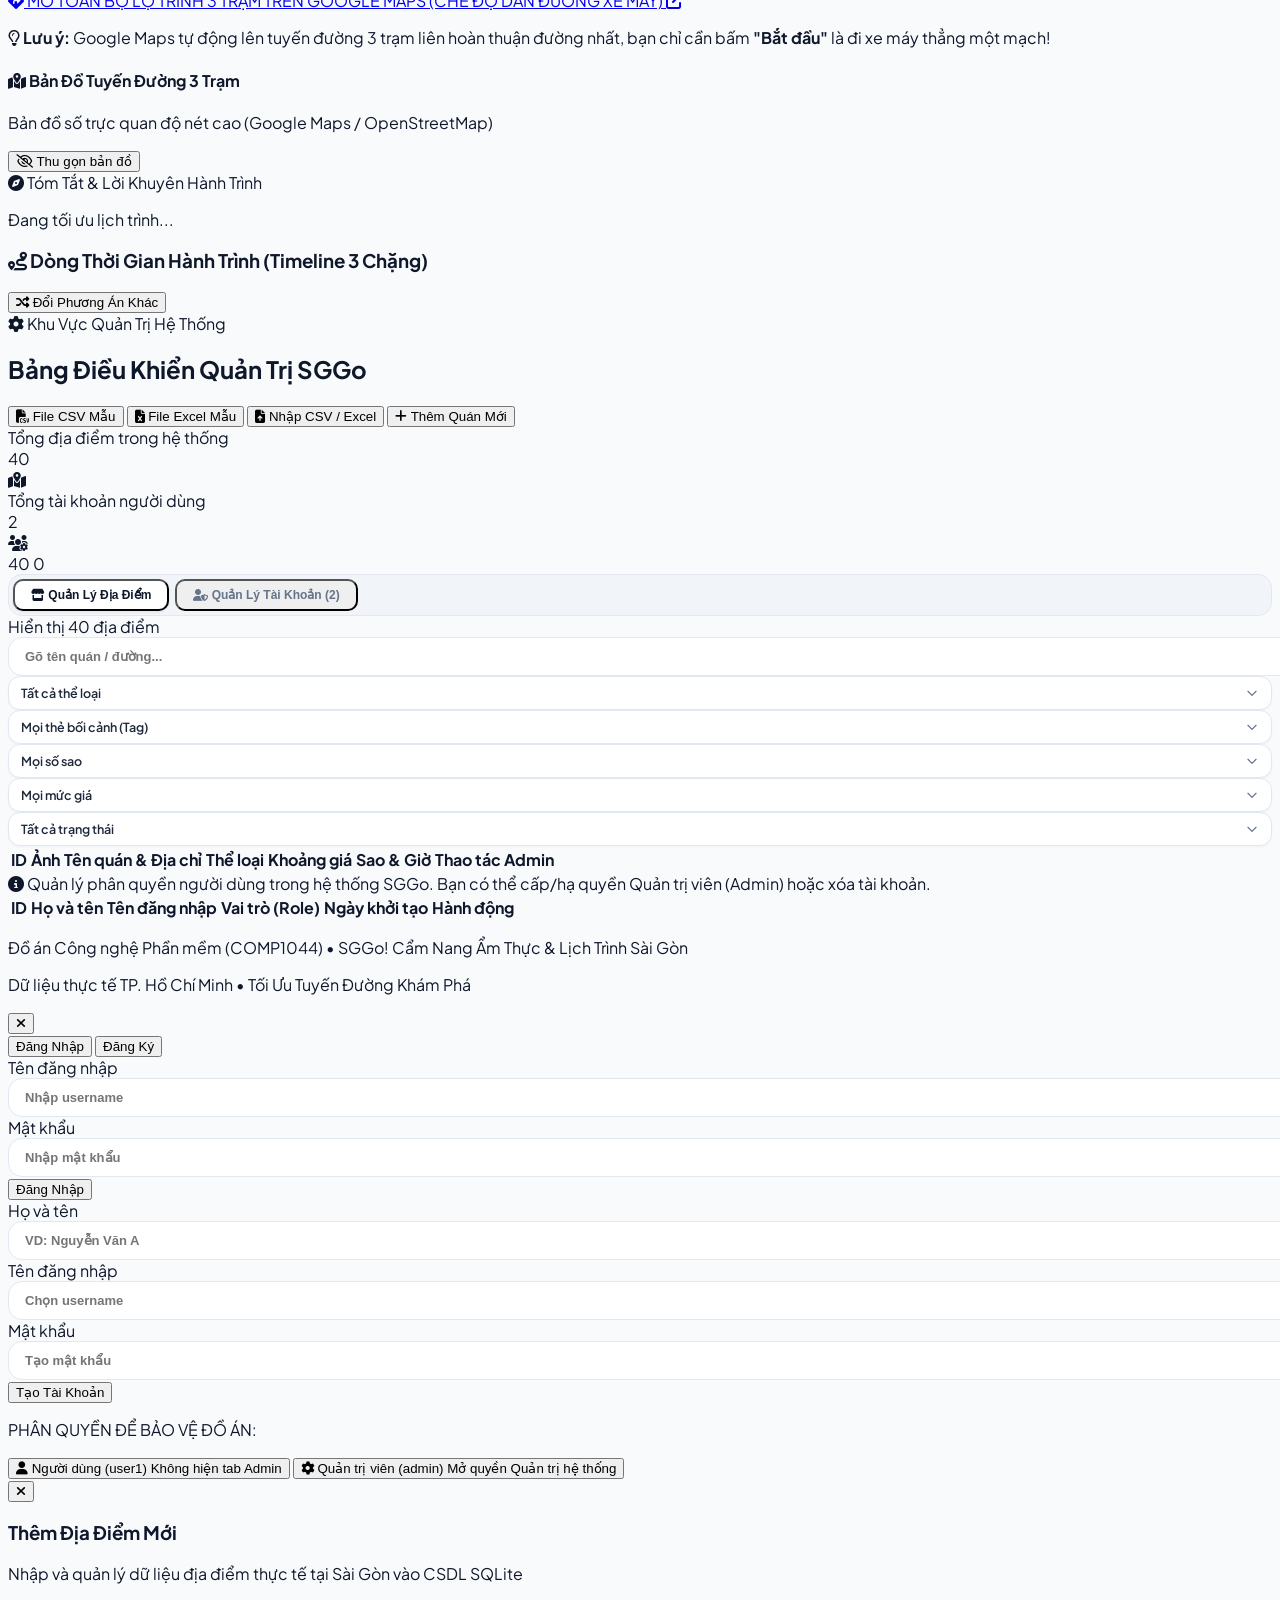
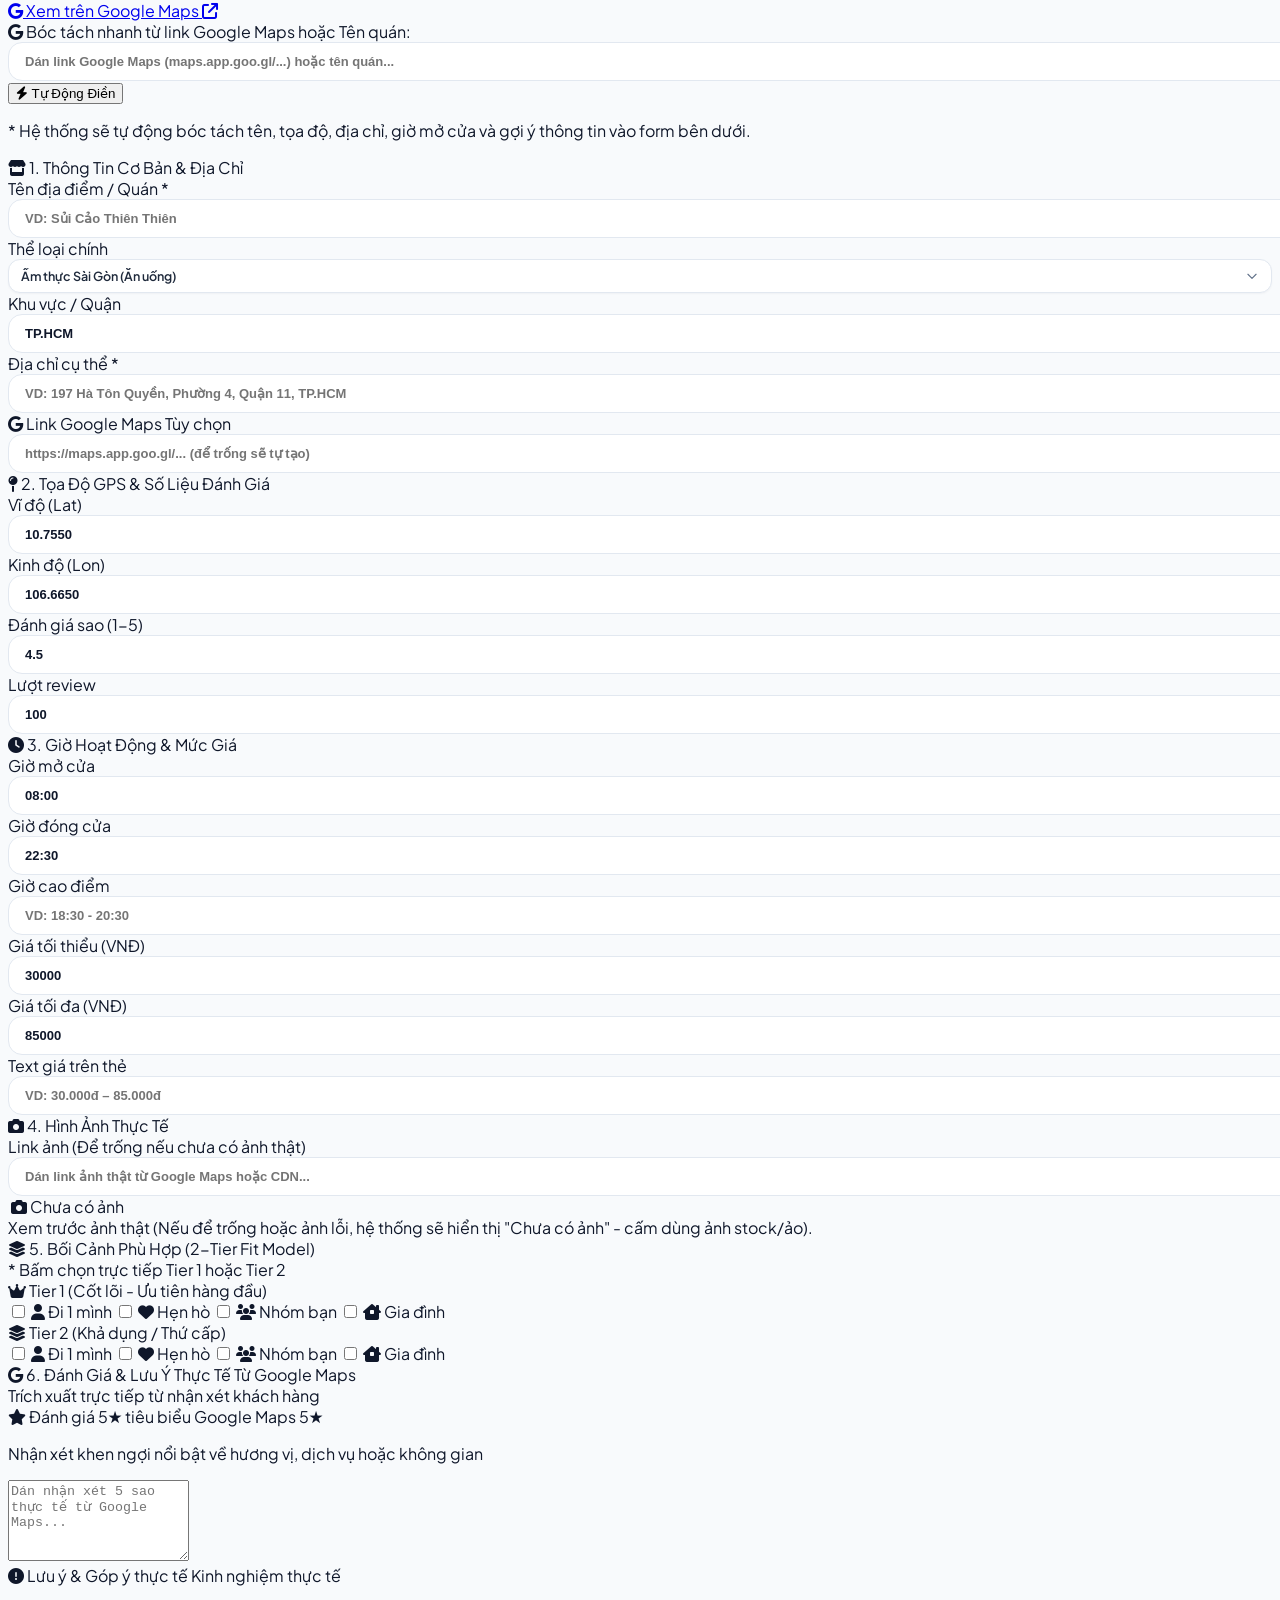
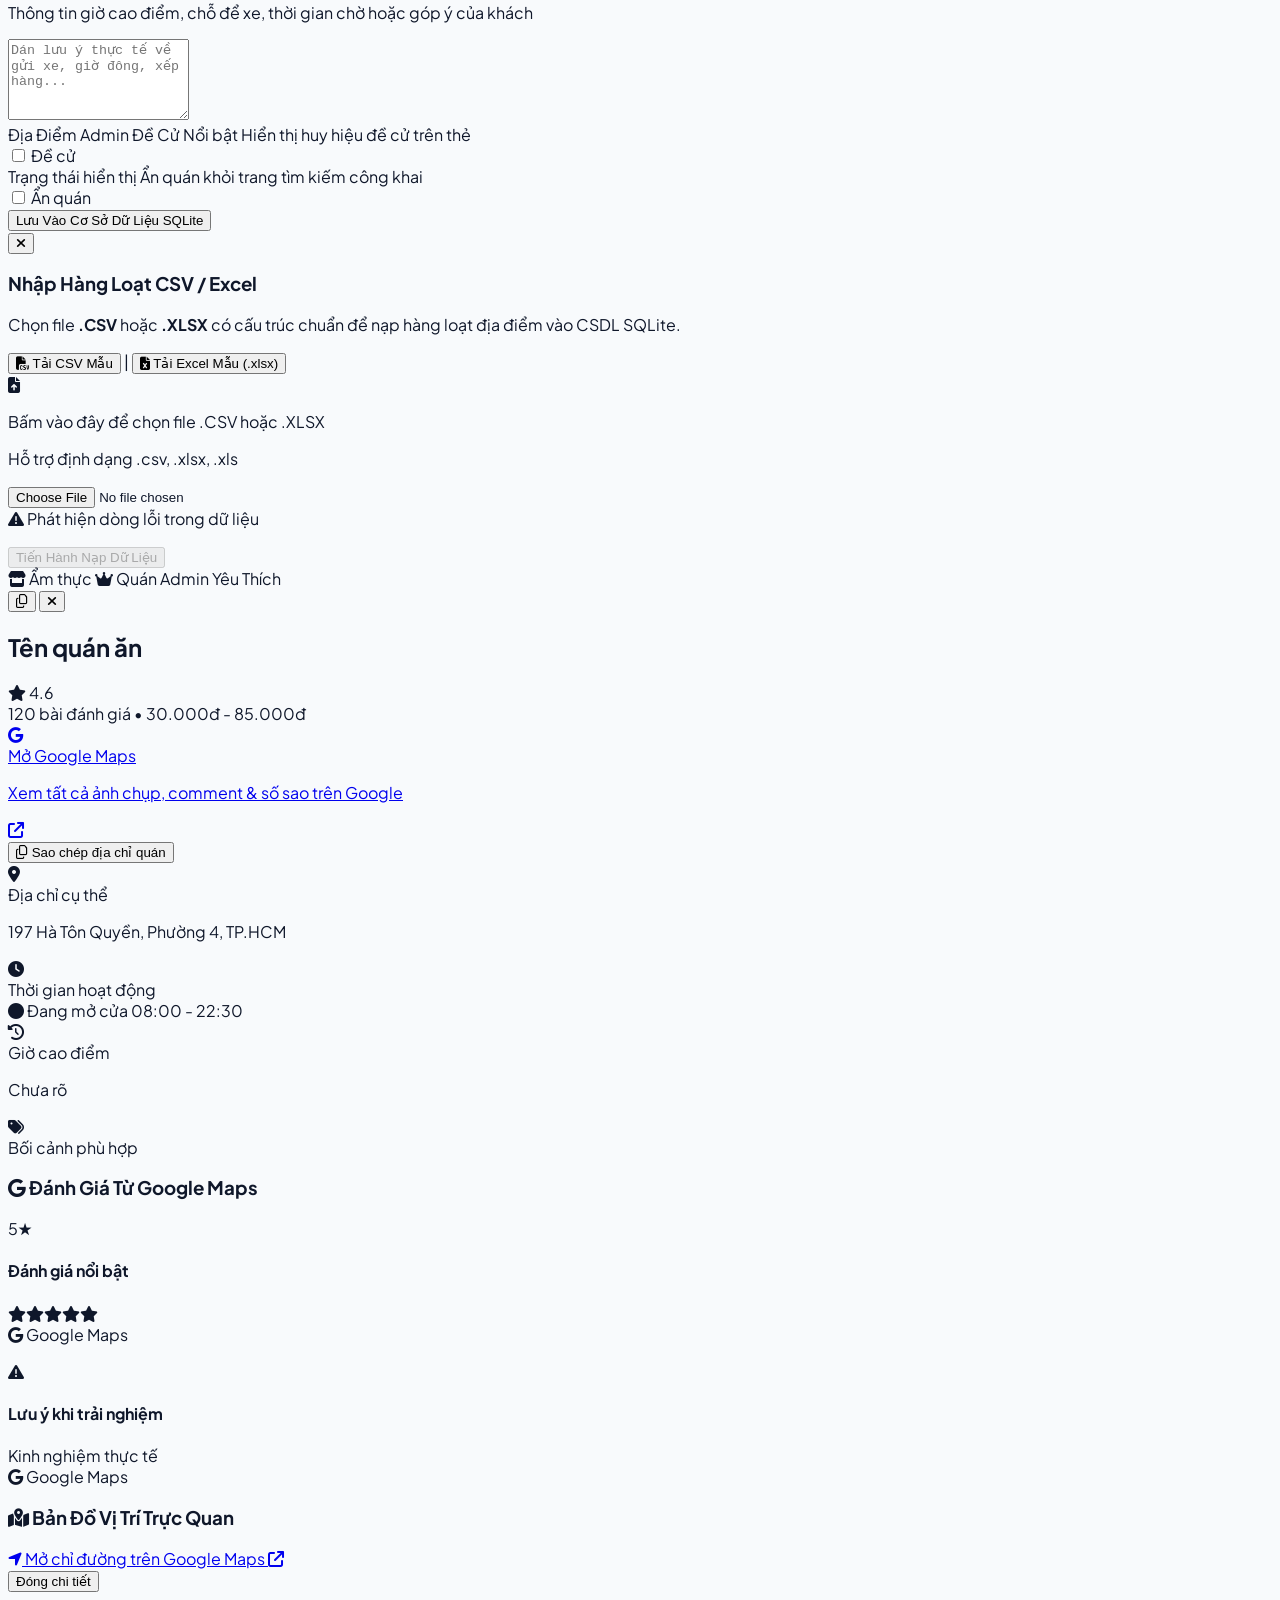
==== commit 650762b8: "fix(ui): eliminate all remaining AI emojis and text across detail drawer, alerts, and filters" ====
--- a/frontend/index.html
+++ b/frontend/index.html
@@ -9,7 +9,7 @@
   <link rel="preconnect" href="https://fonts.googleapis.com">
   <link rel="preconnect" href="https://fonts.gstatic.com" crossorigin>
   <link href="https://fonts.googleapis.com/css2?family=Plus+Jakarta+Sans:wght@400;500;600;700;800&display=swap" rel="stylesheet">
-  <link rel="stylesheet" href="style.css?v=4.4" />
+  <link rel="stylesheet" href="style.css?v=4.7" />
   <link rel="stylesheet" href="https://cdnjs.cloudflare.com/ajax/libs/font-awesome/6.4.0/css/all.min.css" />
   <!-- Leaflet Map Library CDN -->
   <link rel="stylesheet" href="https://unpkg.com/leaflet@1.9.4/dist/leaflet.css" integrity="sha256-p4NxAoJBhIIN+hmNHrzRCf9tD/miZyoHS5obTRR9BMY=" crossorigin="" />
@@ -339,7 +339,7 @@
         <div class="grid grid-cols-1 md:grid-cols-12 gap-3 mt-3 items-center">
           <div class="md:col-span-7">
             <label class="block text-[11px] font-bold text-slate-700 mb-1 flex items-center justify-between">
-              <span>📍 Vị trí hoặc địa chỉ của bạn:</span>
+              <span><i class="fa-solid fa-location-dot text-rose-500 mr-1 text-xs"></i> Vị trí hoặc địa chỉ của bạn:</span>
               <span id="exploreGpsStatusBadge" class="hidden text-[10px] font-bold text-emerald-800 bg-emerald-100 px-2 py-0.5 rounded-full">
                 <i class="fa-solid fa-circle-check text-emerald-600"></i> Đã nhận tọa độ
               </span>
@@ -653,7 +653,7 @@
               <i class="fa-solid fa-arrow-up-right-from-square text-xs ml-1 opacity-70"></i>
             </a>
             <p class="text-[11px] text-center text-slate-500 mt-2 font-medium">
-              💡 Bấm nút trên: Google Maps tự động lên tuyến đường 3 trạm liên hoàn thuận đường nhất, bạn chỉ cần bấm <strong>"Bắt đầu"</strong> là đi xe máy thẳng một mạch!
+              <i class="fa-regular fa-lightbulb text-amber-500 mr-1 text-xs"></i> <strong>Lưu ý:</strong> Google Maps tự động lên tuyến đường 3 trạm liên hoàn thuận đường nhất, bạn chỉ cần bấm <strong>"Bắt đầu"</strong> là đi xe máy thẳng một mạch!
             </p>
           </div>
 
@@ -930,11 +930,11 @@
         <p class="text-[10px] text-slate-400 font-semibold mb-2">PHÂN QUYỀN ĐỂ BẢO VỆ ĐỒ ÁN:</p>
         <div class="grid grid-cols-2 gap-2 text-left">
           <button type="button" onclick="fillDemoAccount('user1', '123456')" class="p-2 bg-slate-50 hover:bg-slate-100 border border-slate-200 rounded-xl transition">
-            <span class="text-[11px] font-bold text-slate-700 block">👤 Người dùng (user1)</span>
+            <span class="text-[11px] font-bold text-slate-700 block flex items-center gap-1.5"><i class="fa-solid fa-user text-slate-400 text-[10px]"></i> Người dùng (user1)</span>
             <span class="text-[10px] text-slate-400 block mt-0.5">Không hiện tab Admin</span>
           </button>
           <button type="button" onclick="fillDemoAccount('admin', 'admin123')" class="p-2 bg-rose-50 hover:bg-rose-100 border border-rose-200 rounded-xl transition">
-            <span class="text-[11px] font-bold text-rose-600 block">⚙️ Quản trị viên (admin)</span>
+            <span class="text-[11px] font-bold text-rose-600 block flex items-center gap-1.5"><i class="fa-solid fa-gear text-rose-500 text-[10px]"></i> Quản trị viên (admin)</span>
             <span class="text-[10px] text-rose-400 block mt-0.5">Mở quyền Quản trị hệ thống</span>
           </button>
         </div>
@@ -1325,8 +1325,8 @@
         <div>
           <div class="flex items-start justify-between gap-3">
             <h2 id="detailTitle" class="text-xl font-black text-slate-900 leading-snug">Tên quán ăn</h2>
-            <span id="detailRatingBadge" class="text-sm font-extrabold text-amber-700 bg-amber-50 border border-amber-200 px-2.5 py-1 rounded-xl whitespace-nowrap flex items-center gap-1 shadow-xs flex-shrink-0">
-              ⭐ 4.6
+            <span id="detailRatingBadge" class="text-sm font-extrabold text-amber-800 bg-amber-50 border border-amber-200 px-2.5 py-1 rounded-xl whitespace-nowrap flex items-center gap-1.5 shadow-xs flex-shrink-0">
+              <i class="fa-solid fa-star text-amber-500 text-xs"></i> <span>4.6</span>
             </span>
           </div>
           
@@ -1478,6 +1478,6 @@
     </div>
   </aside>
 
-  <script src="app.js?v=4.4"></script>
+  <script src="app.js?v=4.7"></script>
 </body>
 </html>
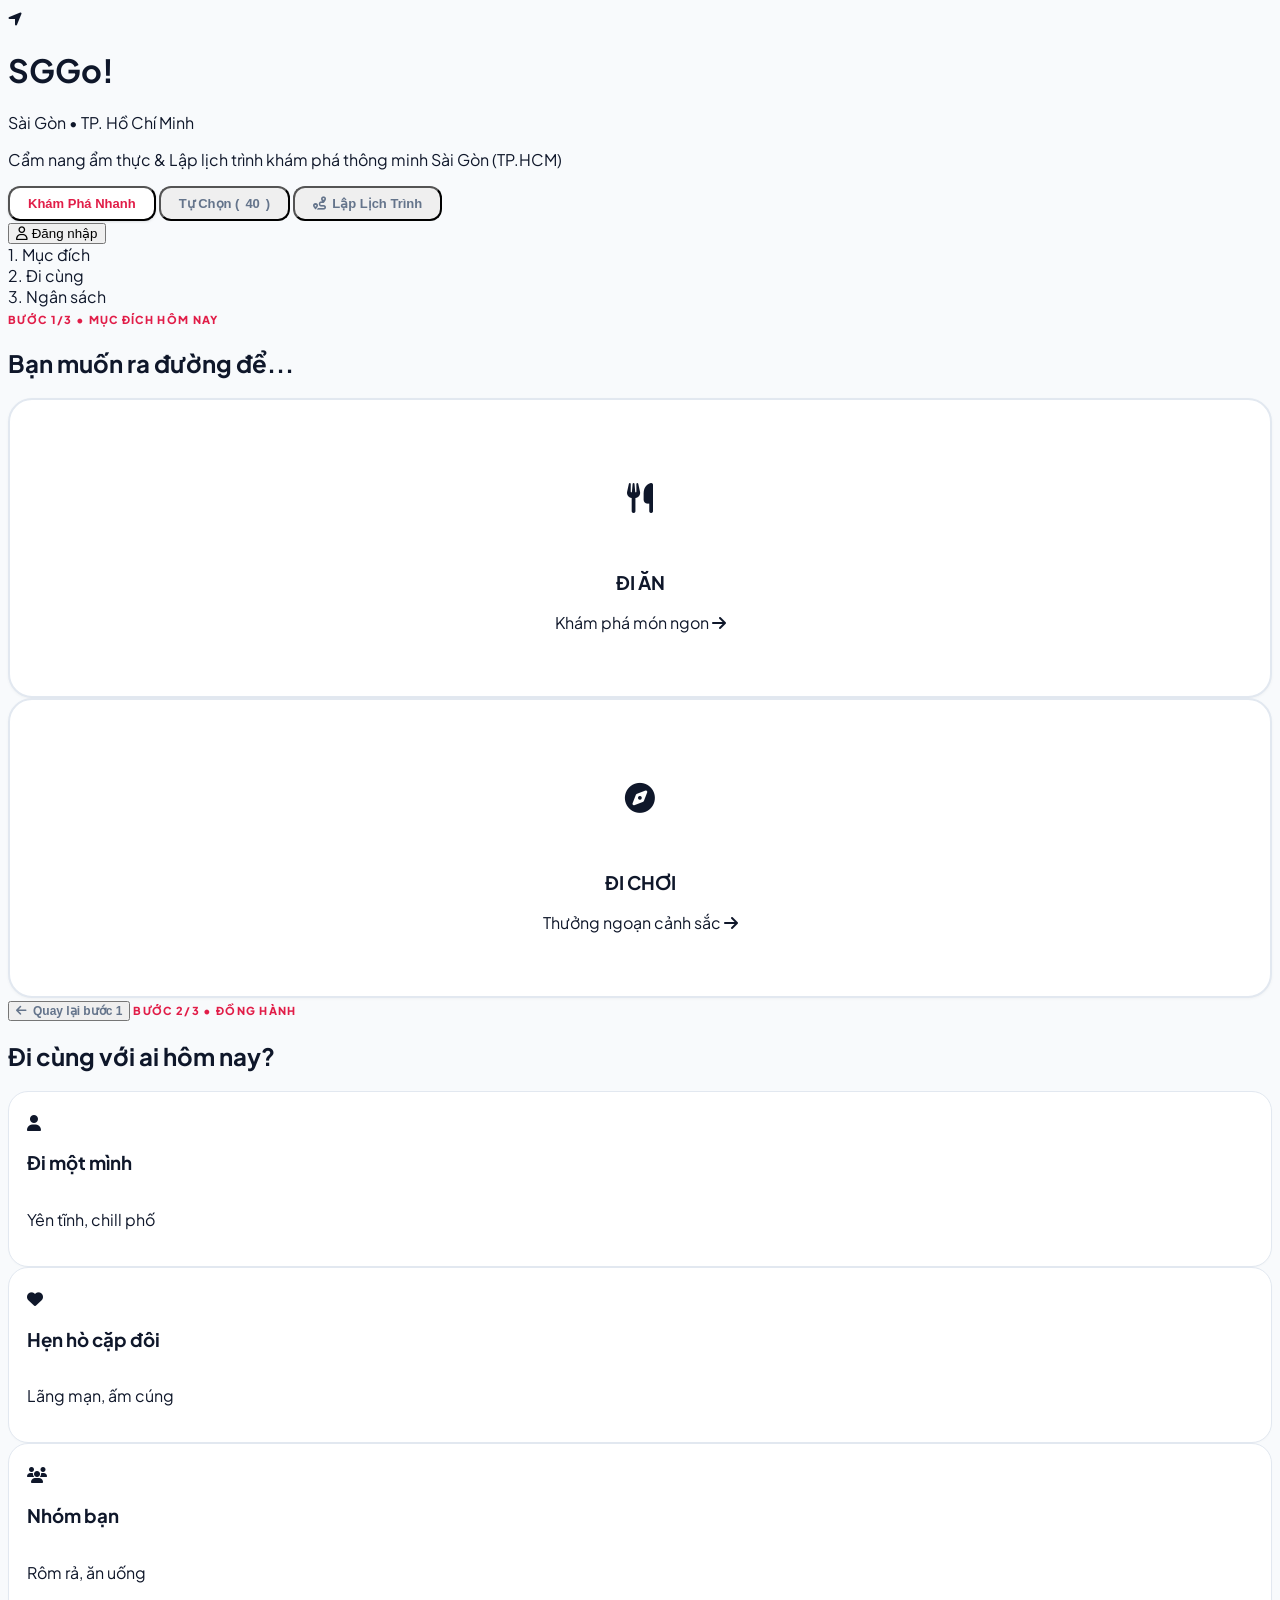
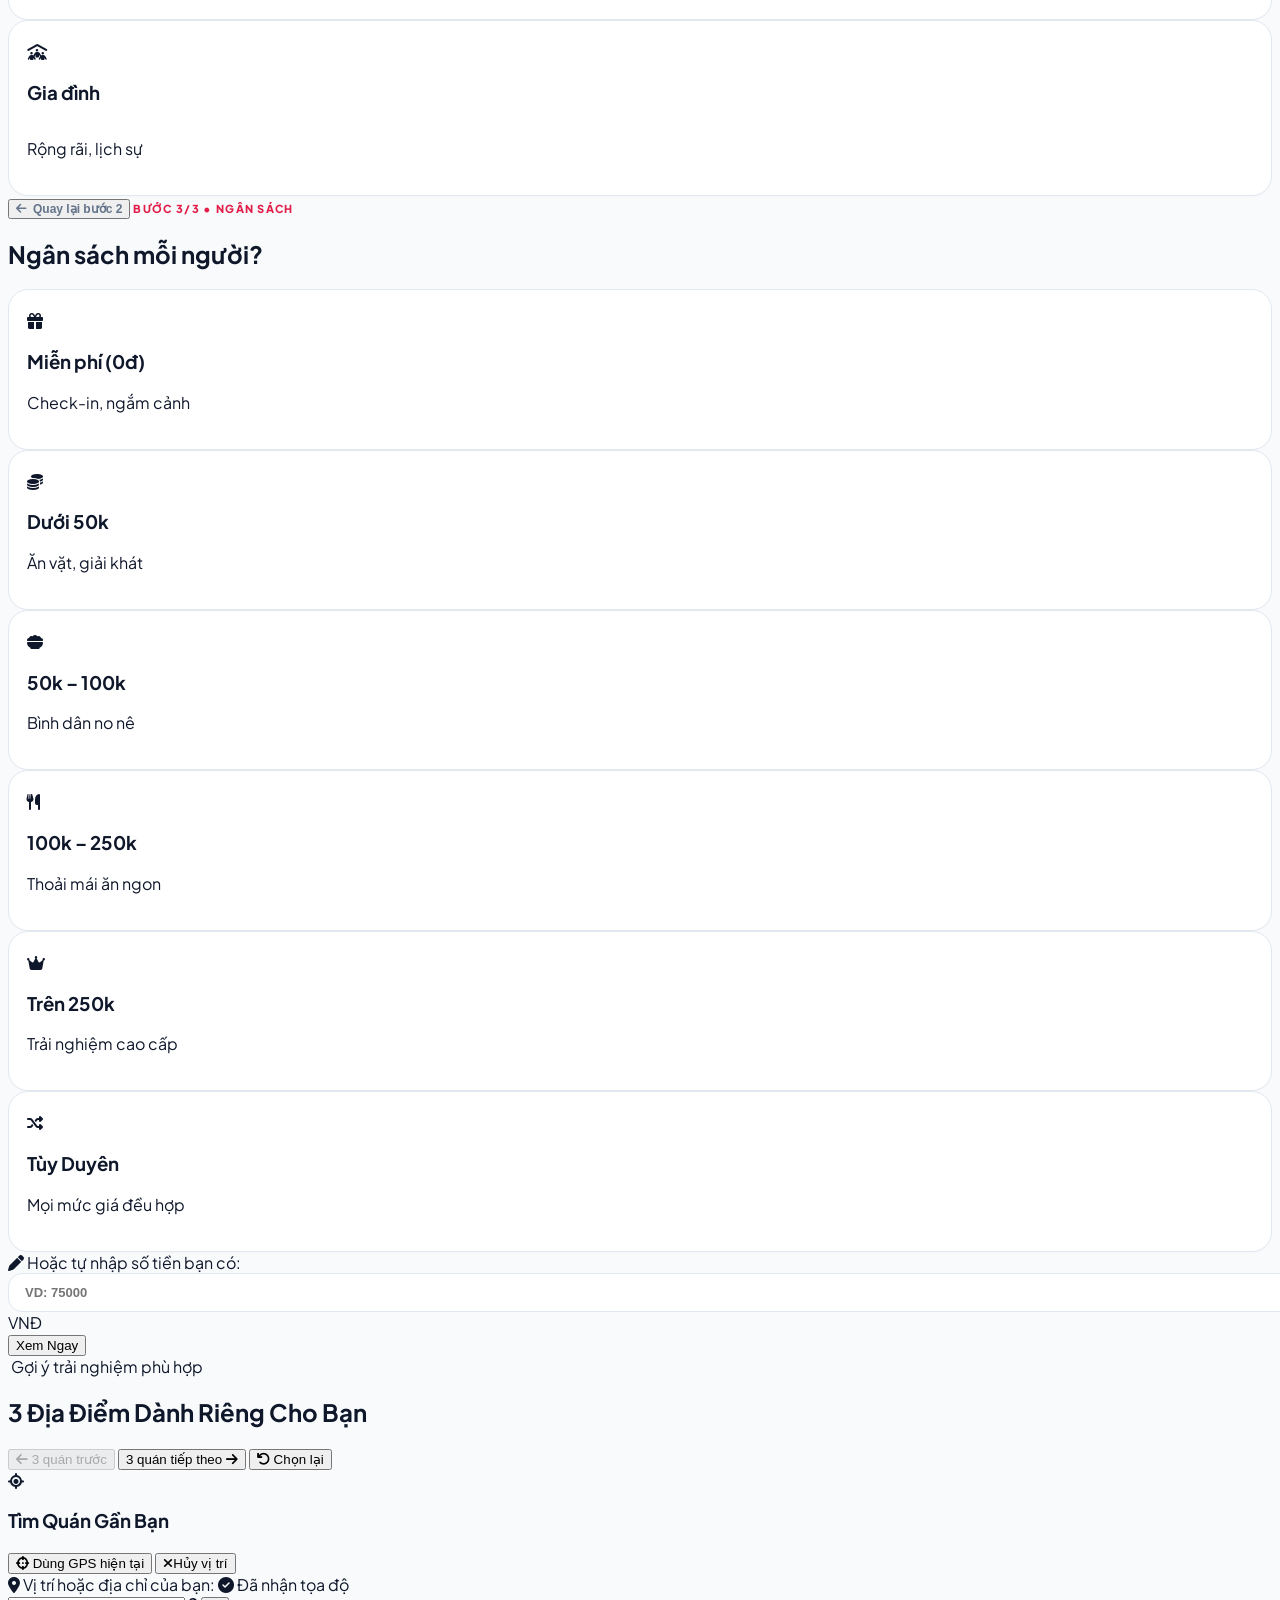
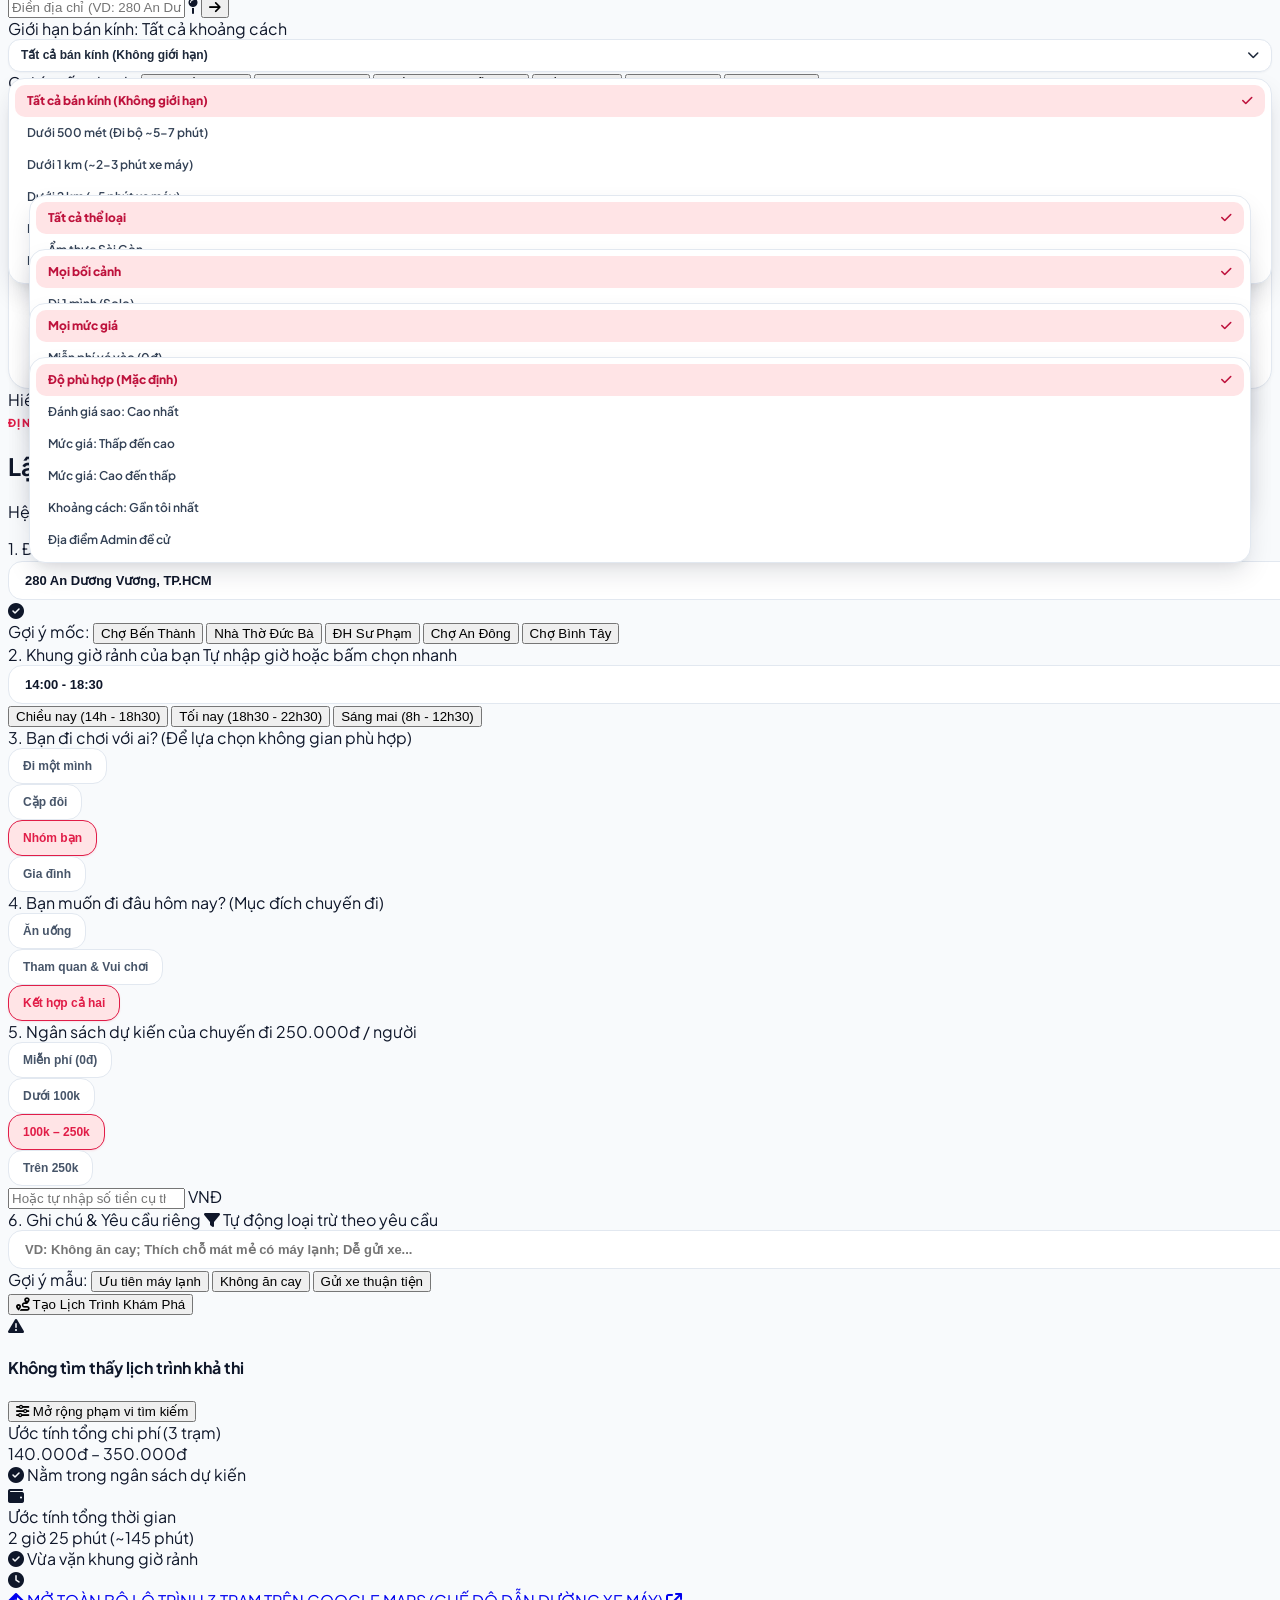
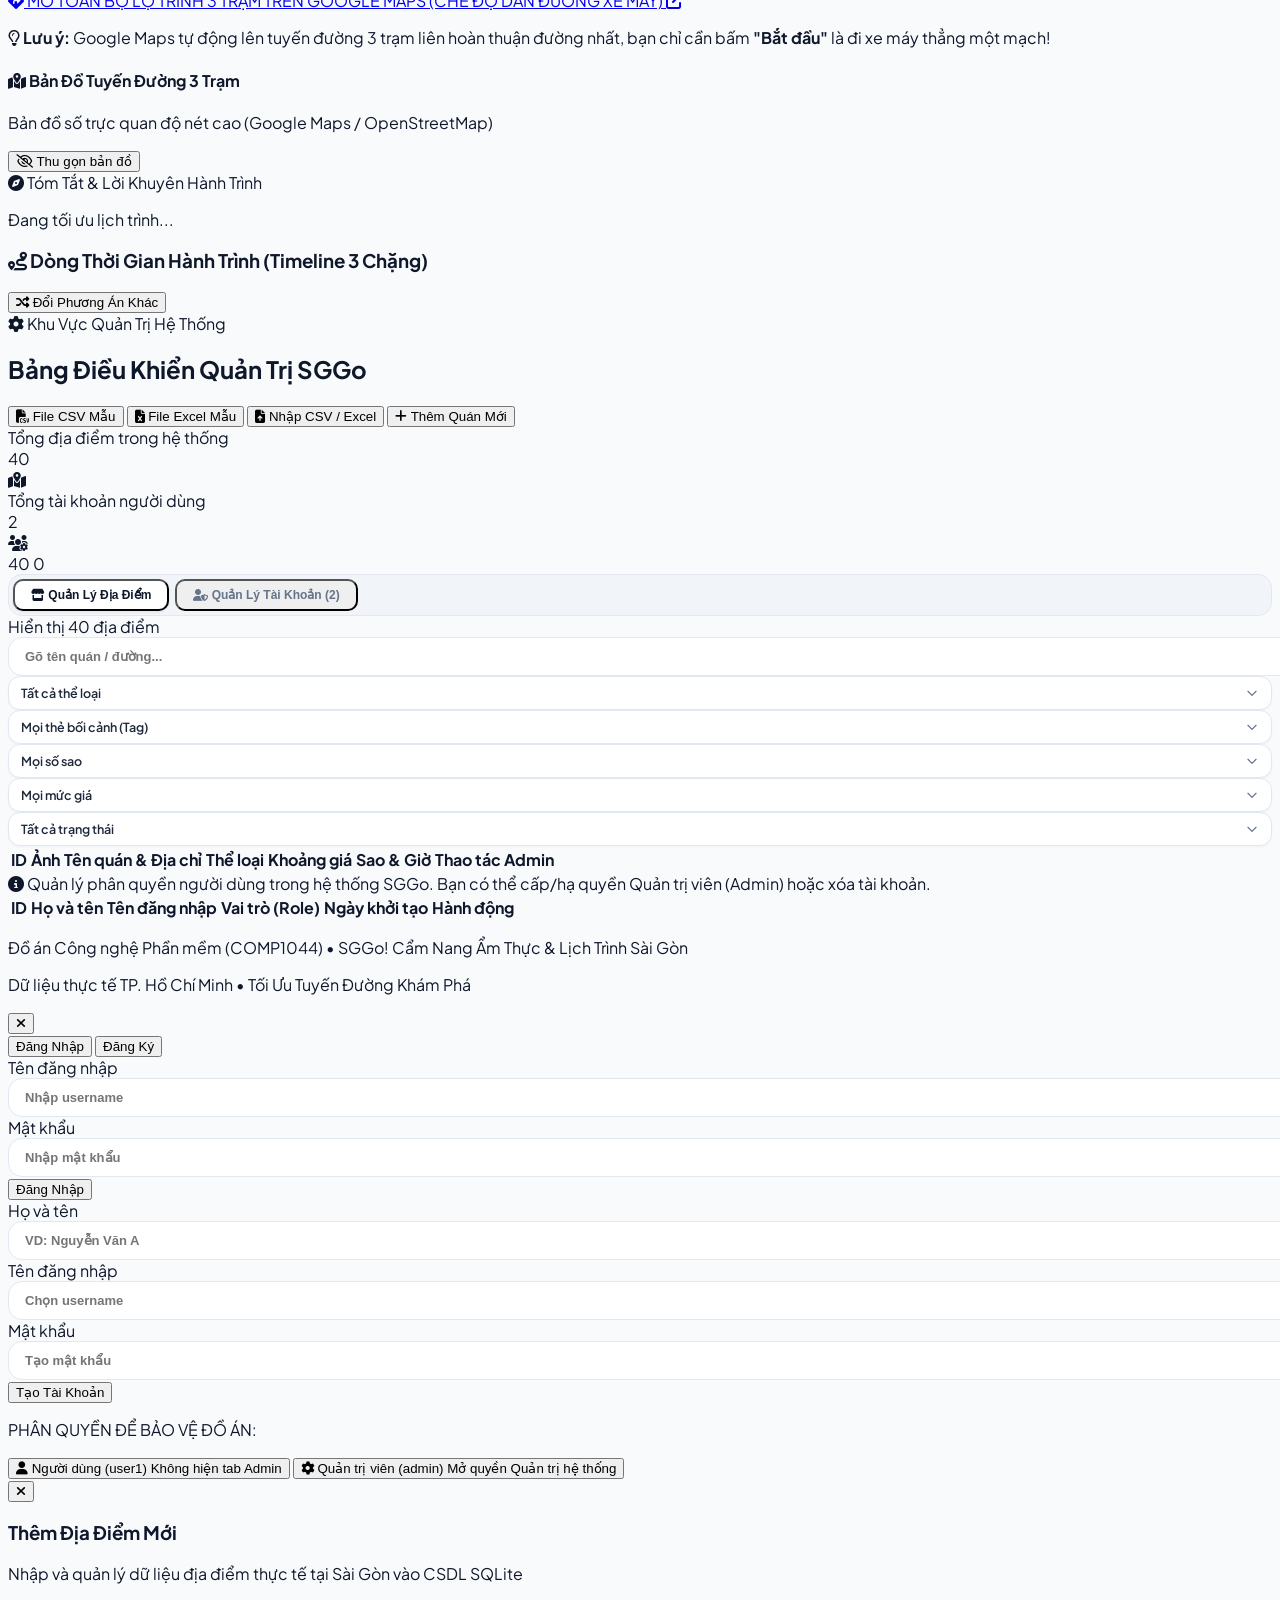
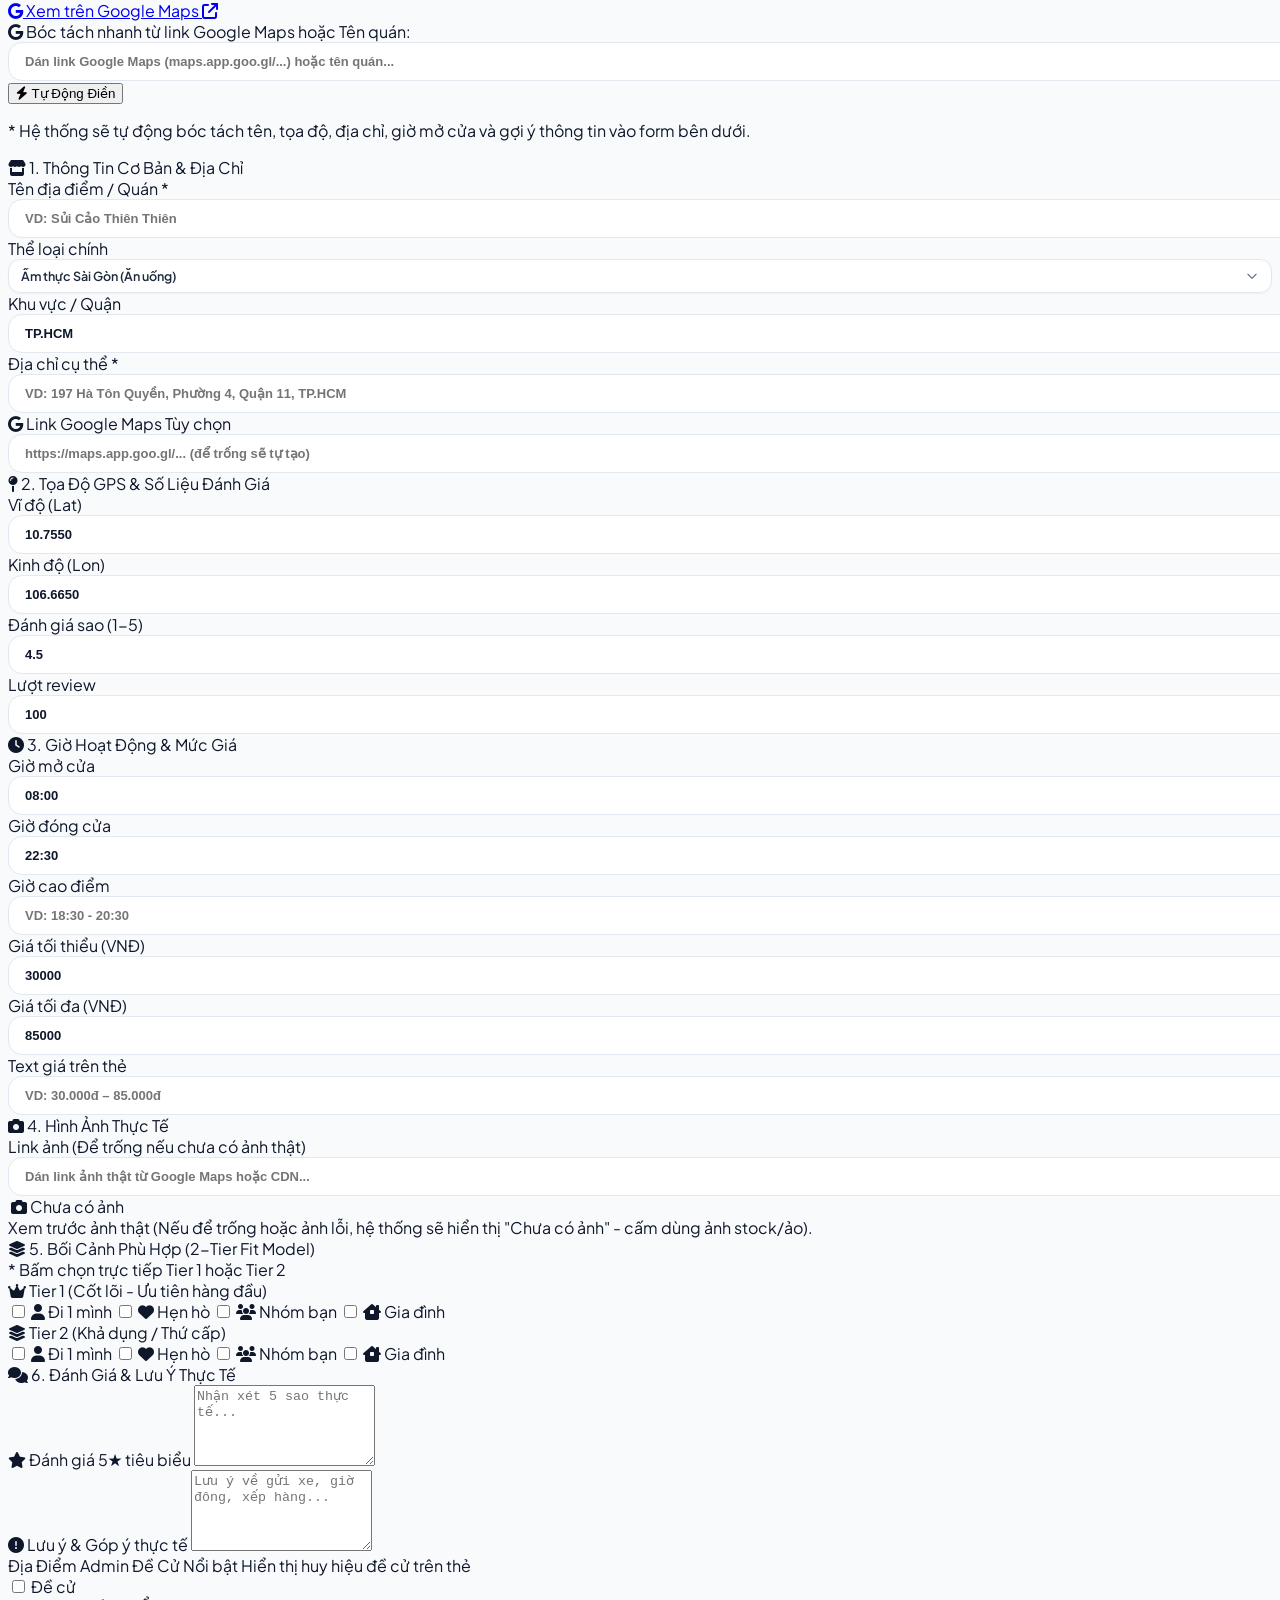
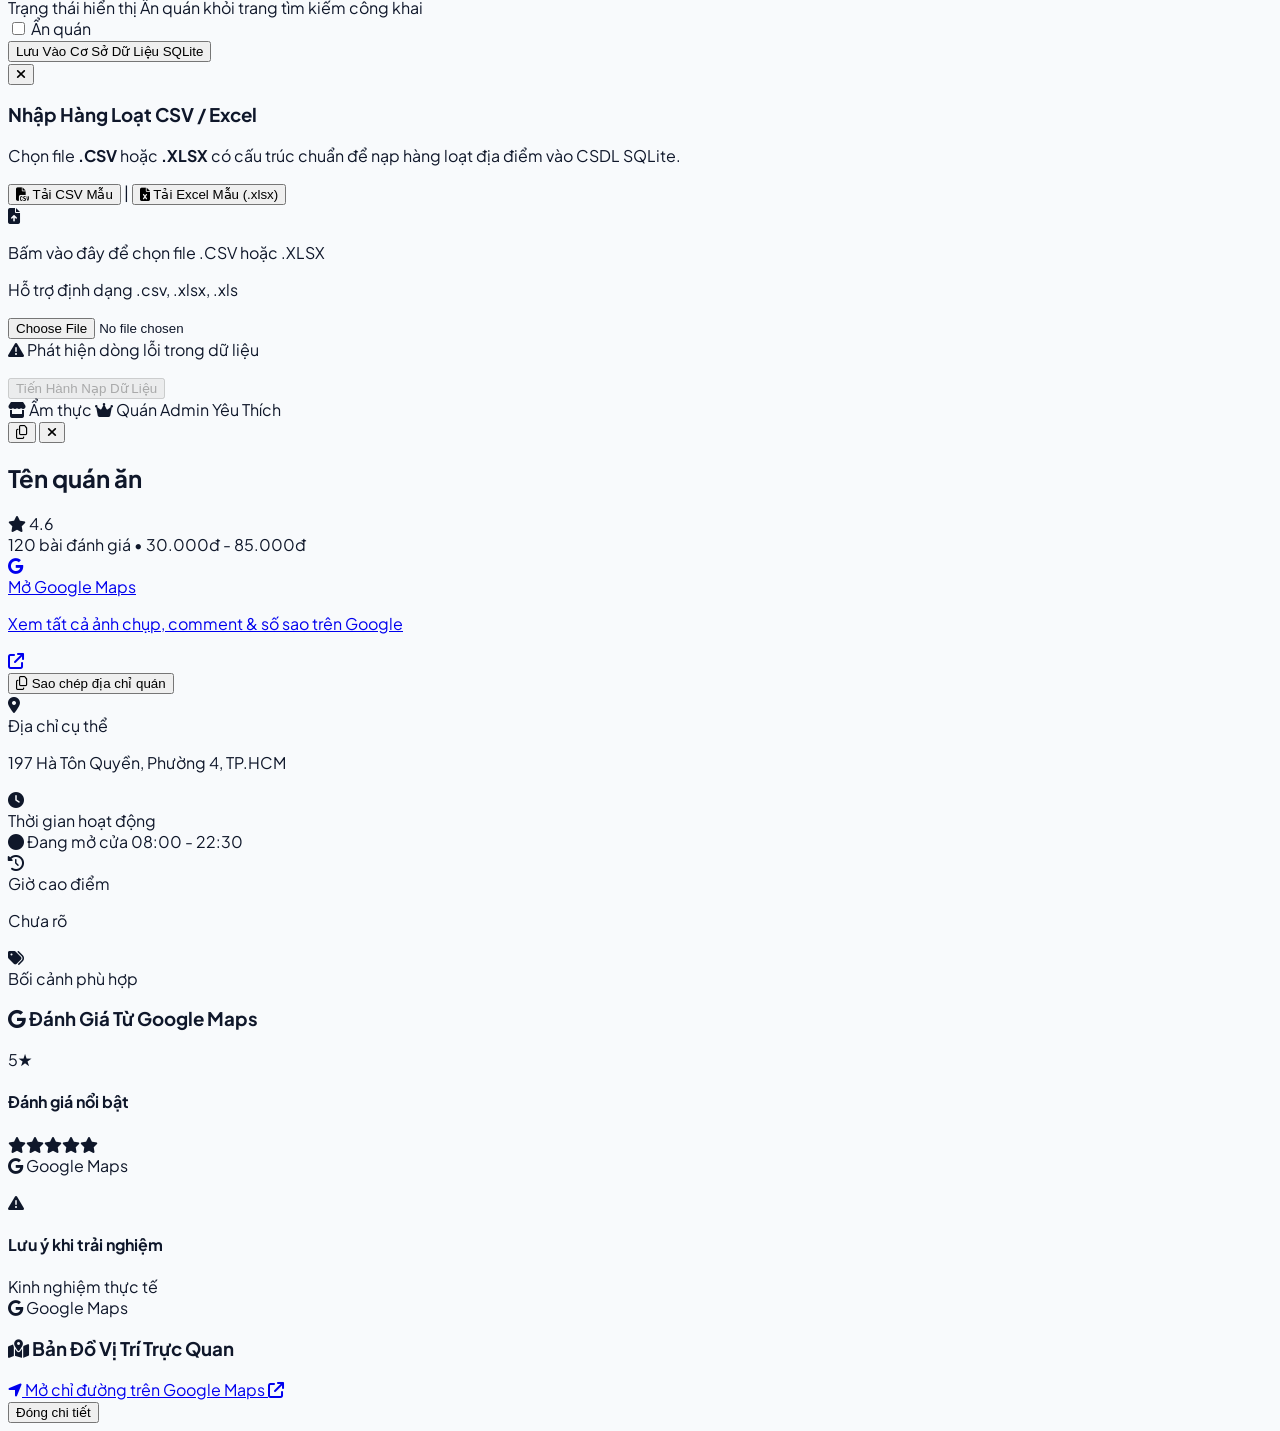
==== commit 5eb67975: "refactor(admin): remove redundant badges and subtitle descriptions in review section" ====
--- a/frontend/index.html
+++ b/frontend/index.html
@@ -1166,42 +1166,27 @@
           <input type="hidden" id="formTags" value="" />
         </div>
 
-        <!-- KHỐI 6: ĐÁNH GIÁ & LƯU Ý THỰC TẾ TỪ GOOGLE MAPS (RỘNG RÃI & THOÁNG MẮT) -->
-        <div class="bg-slate-50/80 border border-slate-200/90 rounded-2xl p-5 space-y-4">
-          <div class="flex items-center justify-between pb-2 border-b border-slate-200/70">
-            <div class="text-xs font-black uppercase tracking-wider text-slate-800 flex items-center gap-2">
-              <i class="fa-brands fa-google text-[#4285F4] text-sm"></i> 6. Đánh Giá & Lưu Ý Thực Tế Từ Google Maps
-            </div>
-            <span class="text-[11px] text-slate-500 font-medium">Trích xuất trực tiếp từ nhận xét khách hàng</span>
+        <!-- KHỐI 6: ĐÁNH GIÁ & LƯU Ý THỰC TẾ (TINH GỌN, SẠCH CHỮ THỪA) -->
+        <div class="bg-slate-50/80 border border-slate-200/90 rounded-2xl p-4 sm:p-5 space-y-3">
+          <div class="text-xs font-black uppercase tracking-wider text-slate-800 flex items-center gap-2 pb-2 border-b border-slate-200/70">
+            <i class="fa-solid fa-comments text-amber-600"></i> 6. Đánh Giá & Lưu Ý Thực Tế
           </div>
 
           <div class="grid grid-cols-1 md:grid-cols-2 gap-4">
             <!-- Cột trái: Đánh giá tiêu biểu 5 sao -->
-            <div class="bg-white border border-emerald-200 rounded-2xl p-4 shadow-2xs flex flex-col justify-between">
-              <div>
-                <label class="block font-bold text-slate-800 mb-1 flex items-center justify-between">
-                  <span class="flex items-center gap-1.5 text-emerald-800">
-                    <i class="fa-solid fa-star text-amber-400"></i> Đánh giá 5★ tiêu biểu
-                  </span>
-                  <span class="text-[10px] bg-emerald-50 text-emerald-700 font-bold px-2 py-0.5 rounded-full border border-emerald-200">Google Maps 5★</span>
-                </label>
-                <p class="text-[11px] text-slate-500 mb-2">Nhận xét khen ngợi nổi bật về hương vị, dịch vụ hoặc không gian</p>
-                <textarea id="formBestReview" rows="5" class="w-full p-3 bg-slate-50/60 border border-slate-200 rounded-xl text-xs font-medium text-slate-800 outline-none focus:border-emerald-500 focus:bg-white focus:ring-2 focus:ring-emerald-100 transition resize-y leading-relaxed" placeholder="Dán nhận xét 5 sao thực tế từ Google Maps..."></textarea>
-              </div>
+            <div class="bg-white border border-slate-200 rounded-2xl p-3.5 shadow-2xs">
+              <label class="block font-bold text-slate-800 mb-2 flex items-center gap-1.5 text-xs">
+                <i class="fa-solid fa-star text-amber-500"></i> Đánh giá 5★ tiêu biểu
+              </label>
+              <textarea id="formBestReview" rows="5" class="w-full p-3 bg-slate-50/60 border border-slate-200 rounded-xl text-xs font-medium text-slate-800 outline-none focus:border-[#E11D48] focus:bg-white focus:ring-2 focus:ring-rose-100 transition resize-y leading-relaxed" placeholder="Nhận xét 5 sao thực tế..."></textarea>
             </div>
 
             <!-- Cột phải: Lưu ý / Góp ý thực tế -->
-            <div class="bg-white border border-rose-200 rounded-2xl p-4 shadow-2xs flex flex-col justify-between">
-              <div>
-                <label class="block font-bold text-slate-800 mb-1 flex items-center justify-between">
-                  <span class="flex items-center gap-1.5 text-rose-800">
-                    <i class="fa-solid fa-circle-exclamation text-rose-500"></i> Lưu ý & Góp ý thực tế
-                  </span>
-                  <span class="text-[10px] bg-rose-50 text-rose-700 font-bold px-2 py-0.5 rounded-full border border-rose-200">Kinh nghiệm thực tế</span>
-                </label>
-                <p class="text-[11px] text-slate-500 mb-2">Thông tin giờ cao điểm, chỗ để xe, thời gian chờ hoặc góp ý của khách</p>
-                <textarea id="formWorstReview" rows="5" class="w-full p-3 bg-slate-50/60 border border-slate-200 rounded-xl text-xs font-medium text-slate-800 outline-none focus:border-rose-500 focus:bg-white focus:ring-2 focus:ring-rose-100 transition resize-y leading-relaxed" placeholder="Dán lưu ý thực tế về gửi xe, giờ đông, xếp hàng..."></textarea>
-              </div>
+            <div class="bg-white border border-slate-200 rounded-2xl p-3.5 shadow-2xs">
+              <label class="block font-bold text-slate-800 mb-2 flex items-center gap-1.5 text-xs">
+                <i class="fa-solid fa-circle-exclamation text-amber-600"></i> Lưu ý & Góp ý thực tế
+              </label>
+              <textarea id="formWorstReview" rows="5" class="w-full p-3 bg-slate-50/60 border border-slate-200 rounded-xl text-xs font-medium text-slate-800 outline-none focus:border-[#E11D48] focus:bg-white focus:ring-2 focus:ring-rose-100 transition resize-y leading-relaxed" placeholder="Lưu ý về gửi xe, giờ đông, xếp hàng..."></textarea>
             </div>
           </div>
         </div>
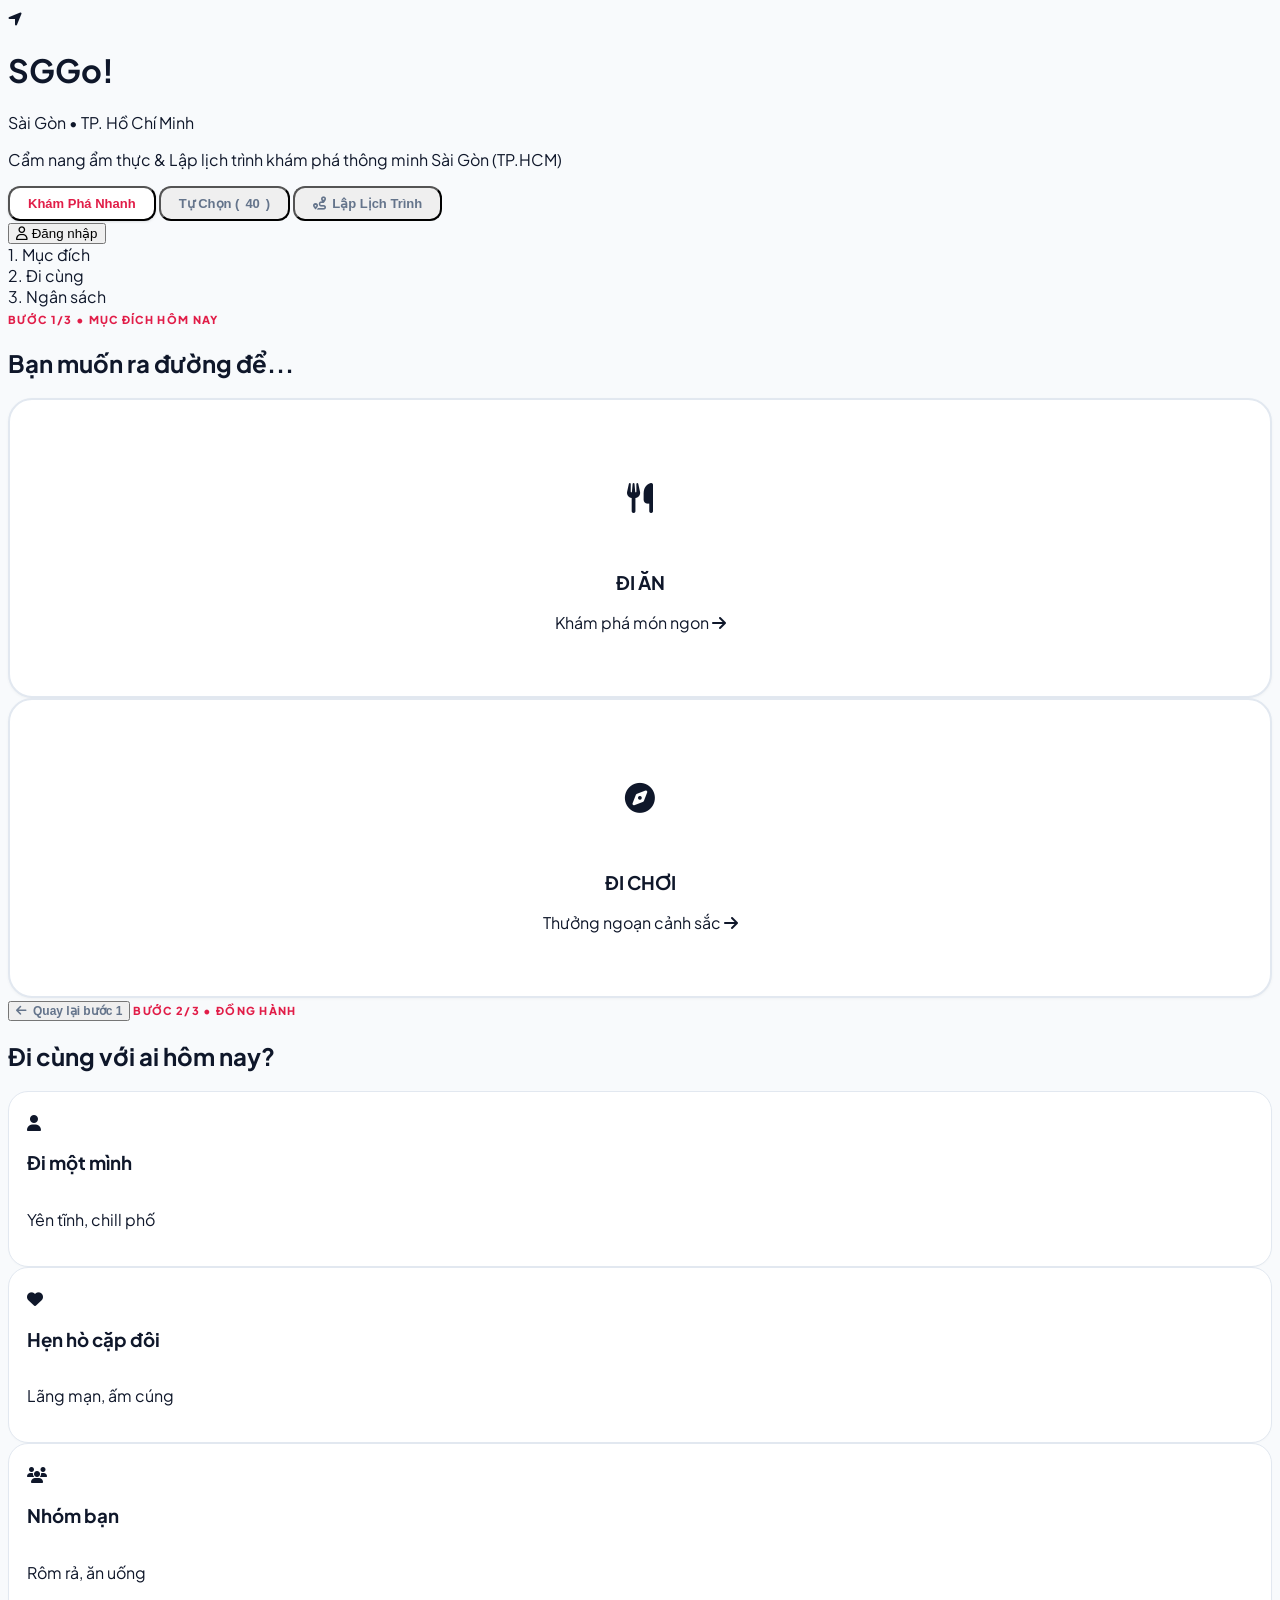
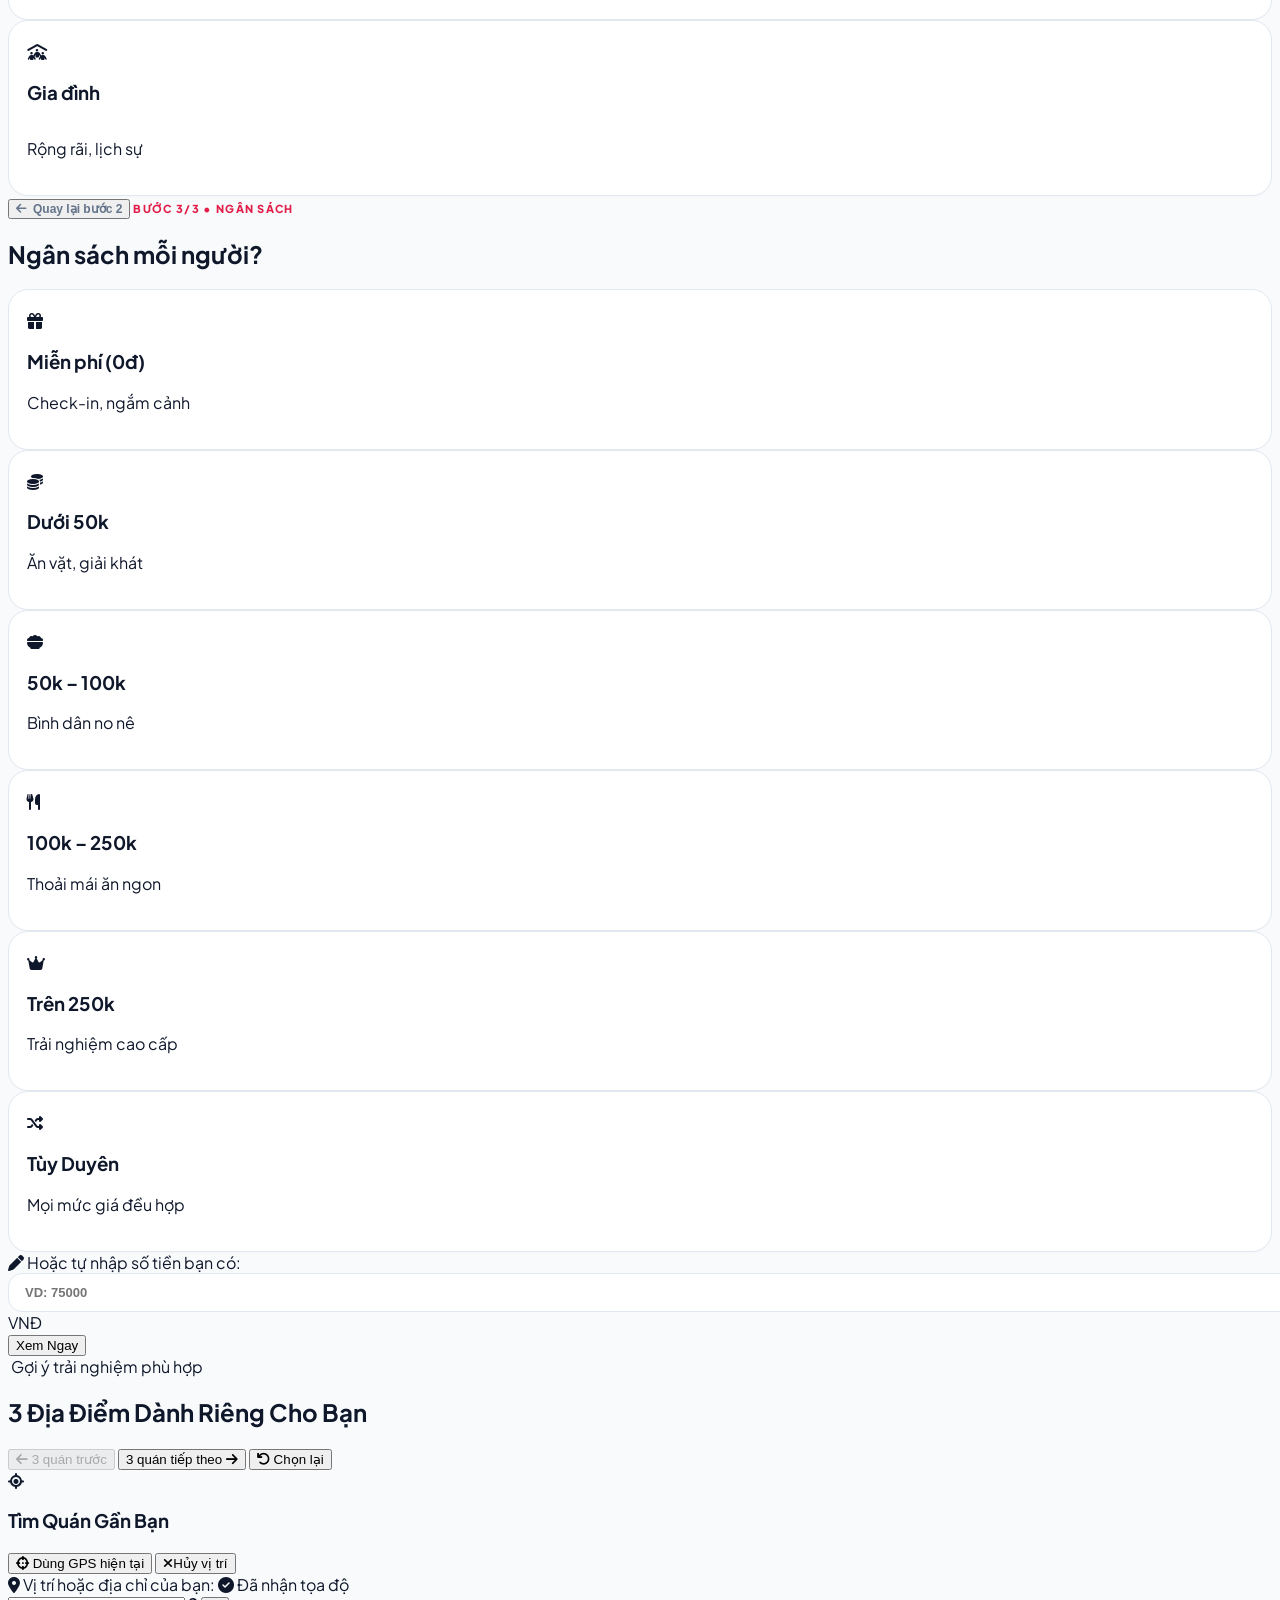
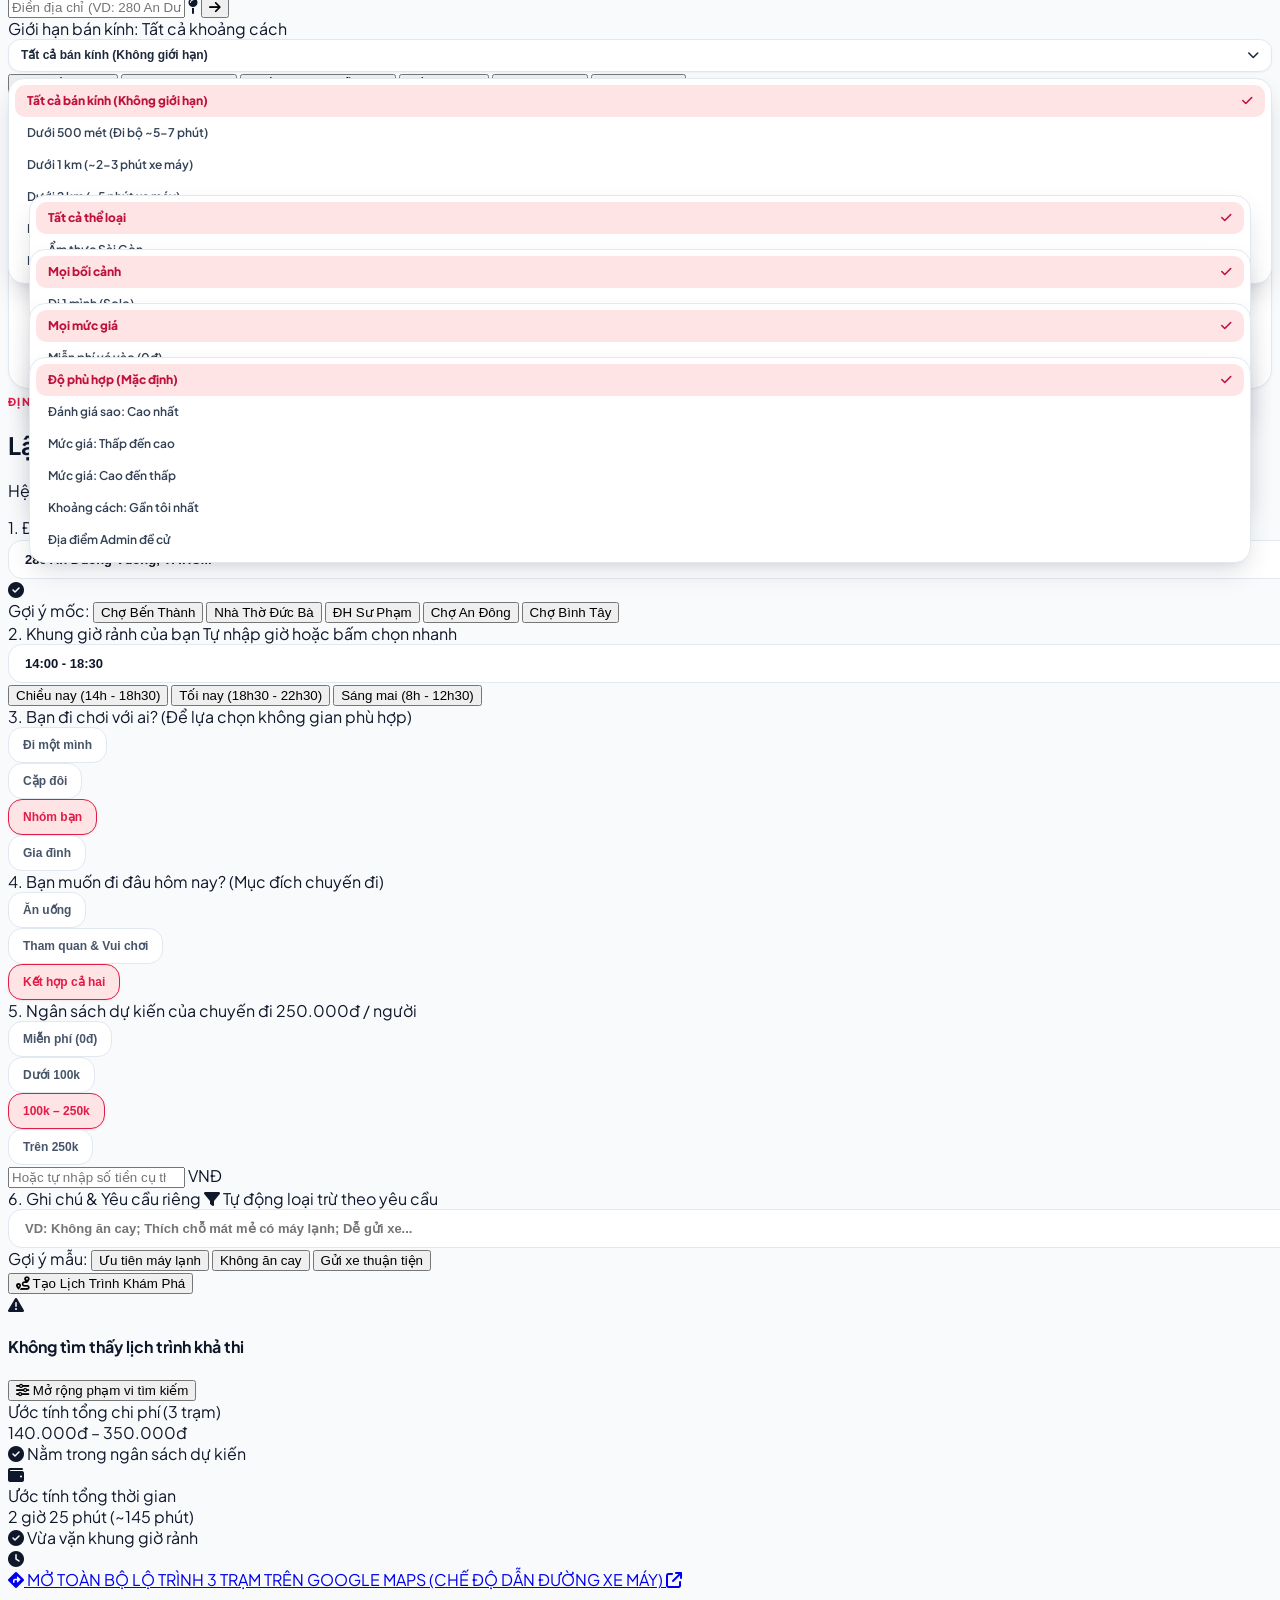
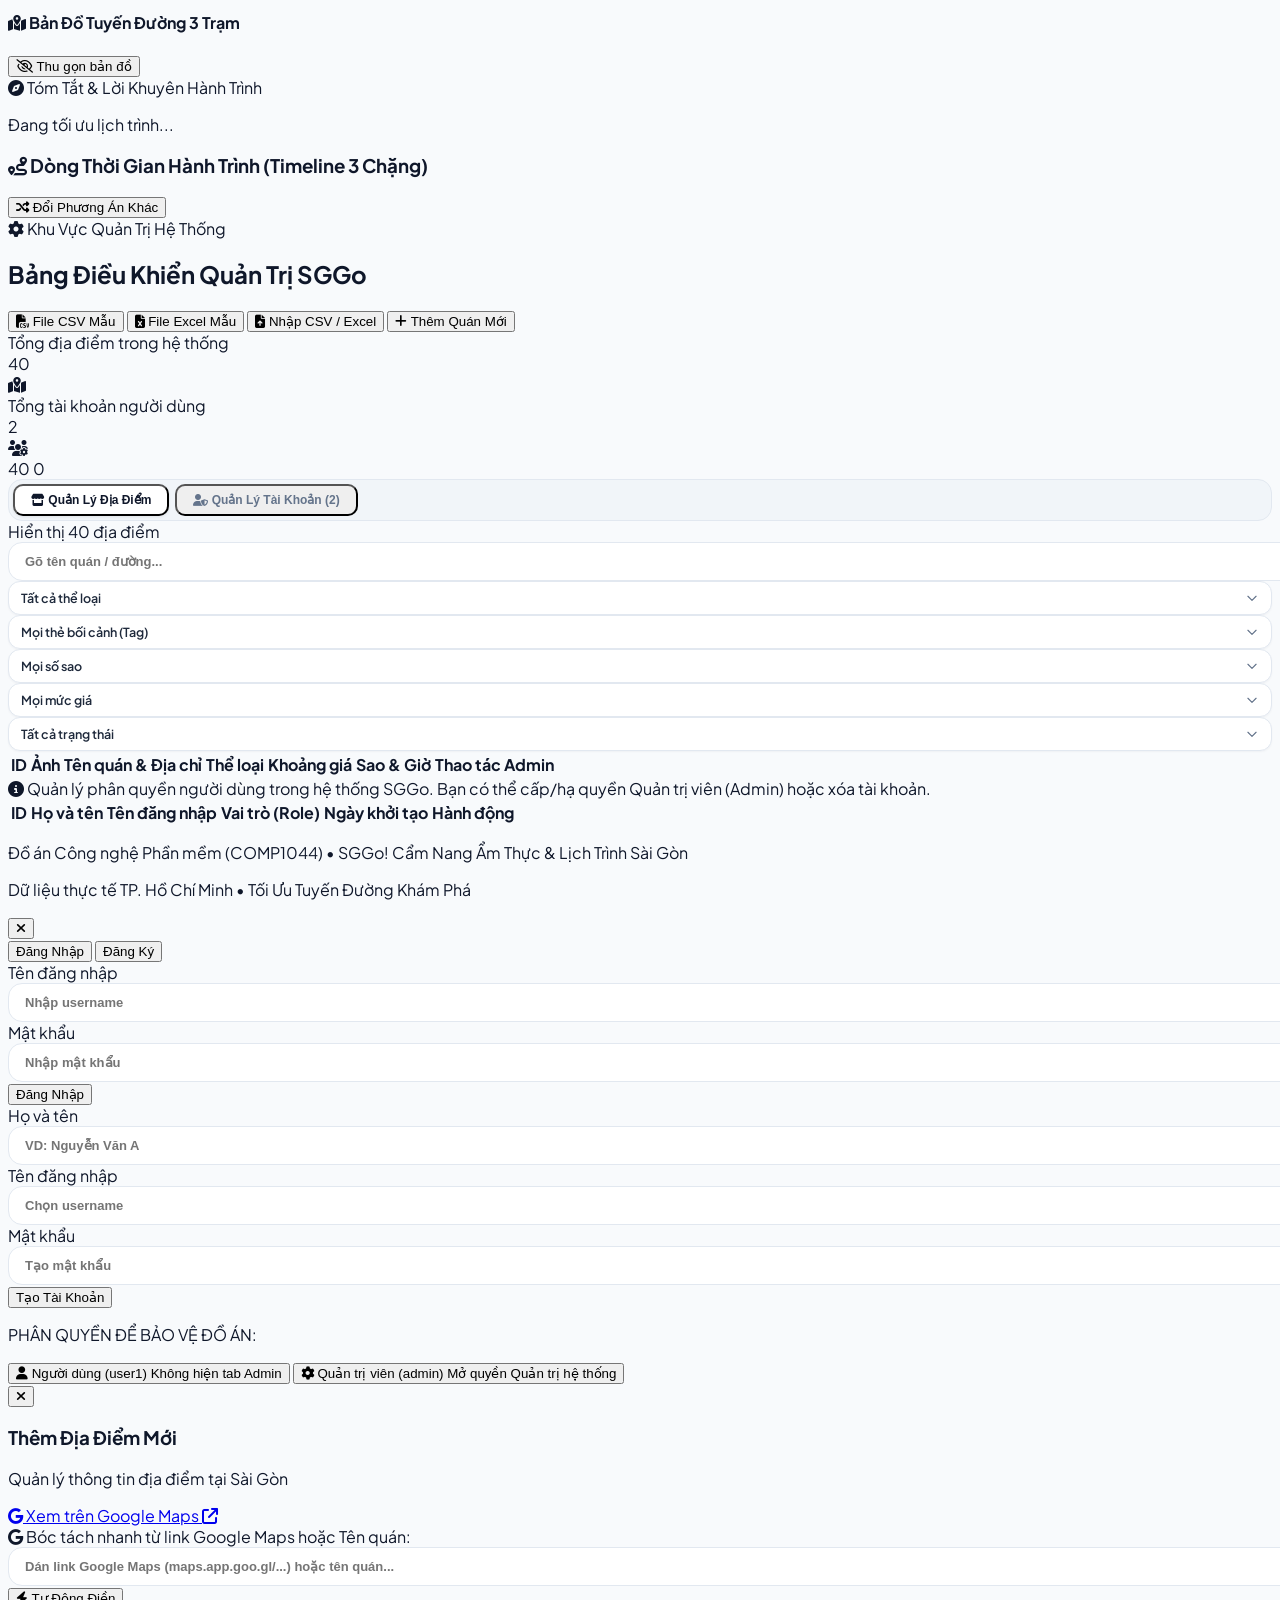
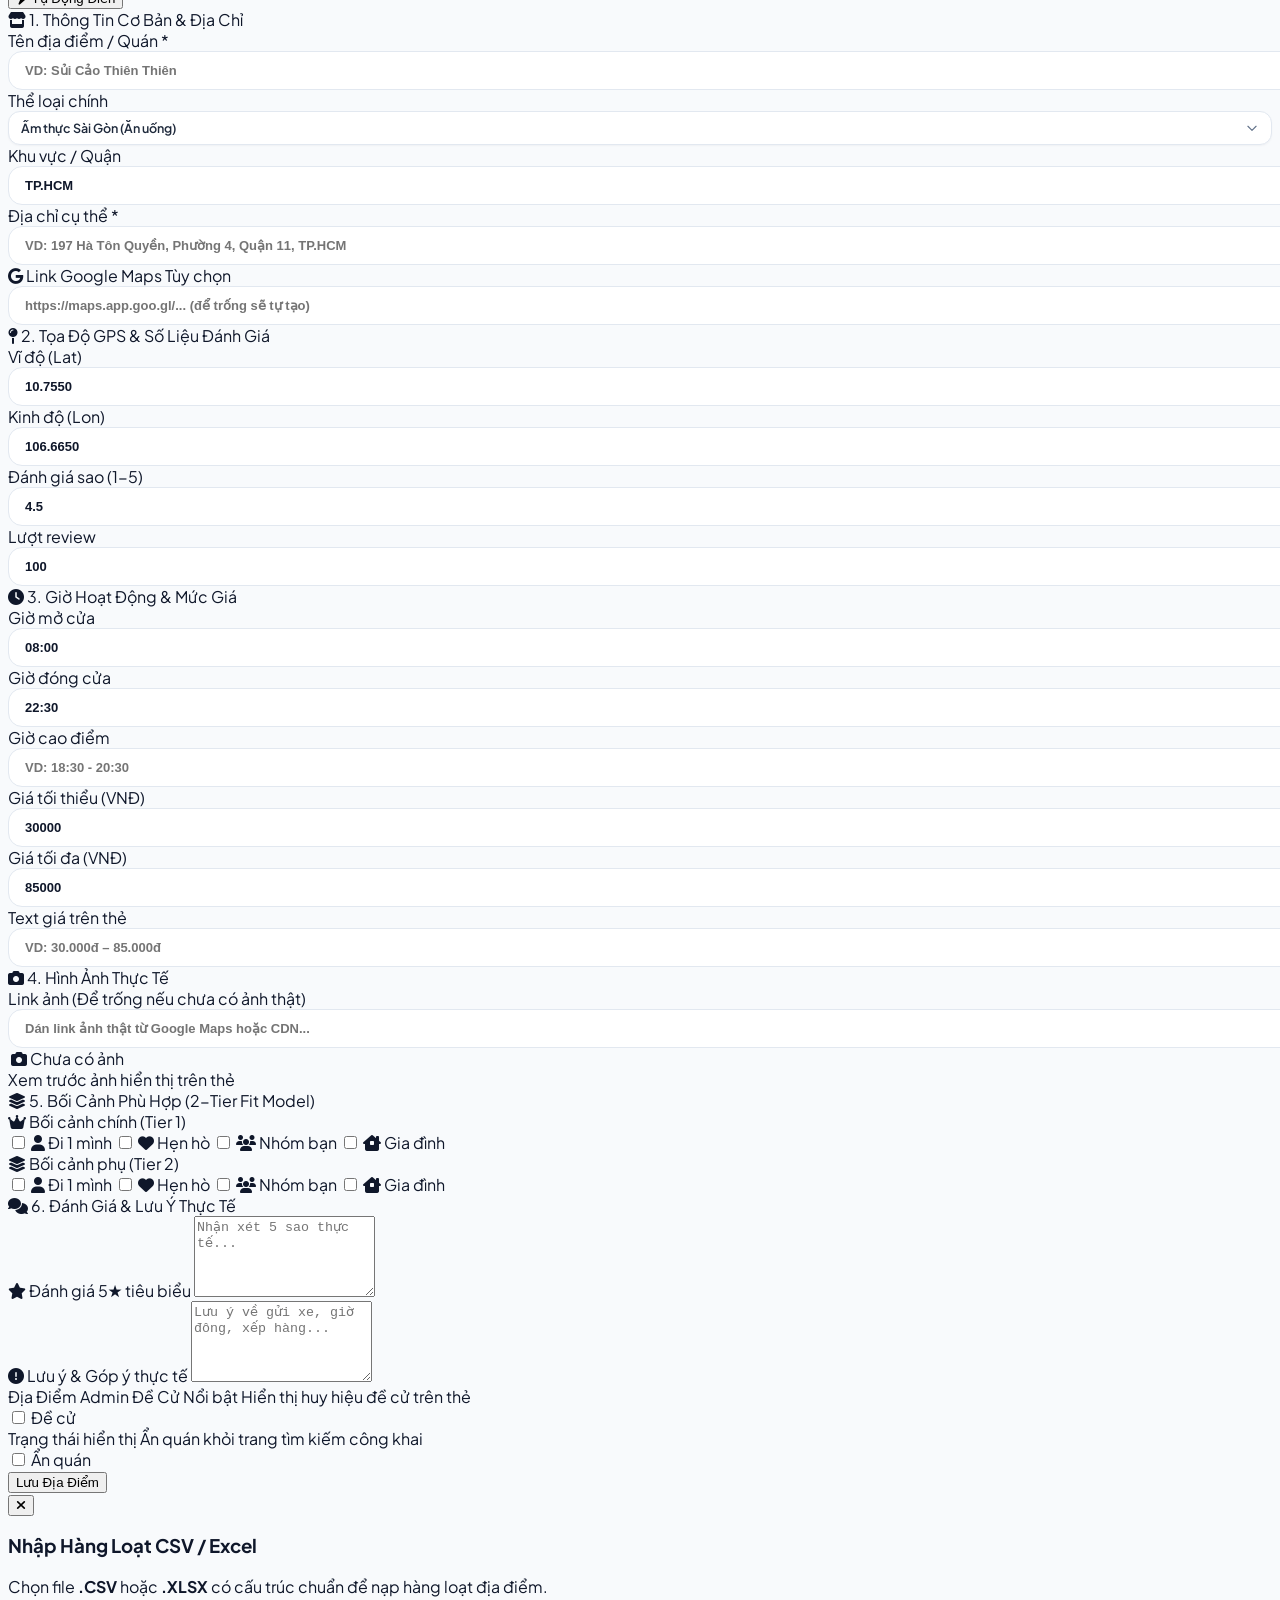
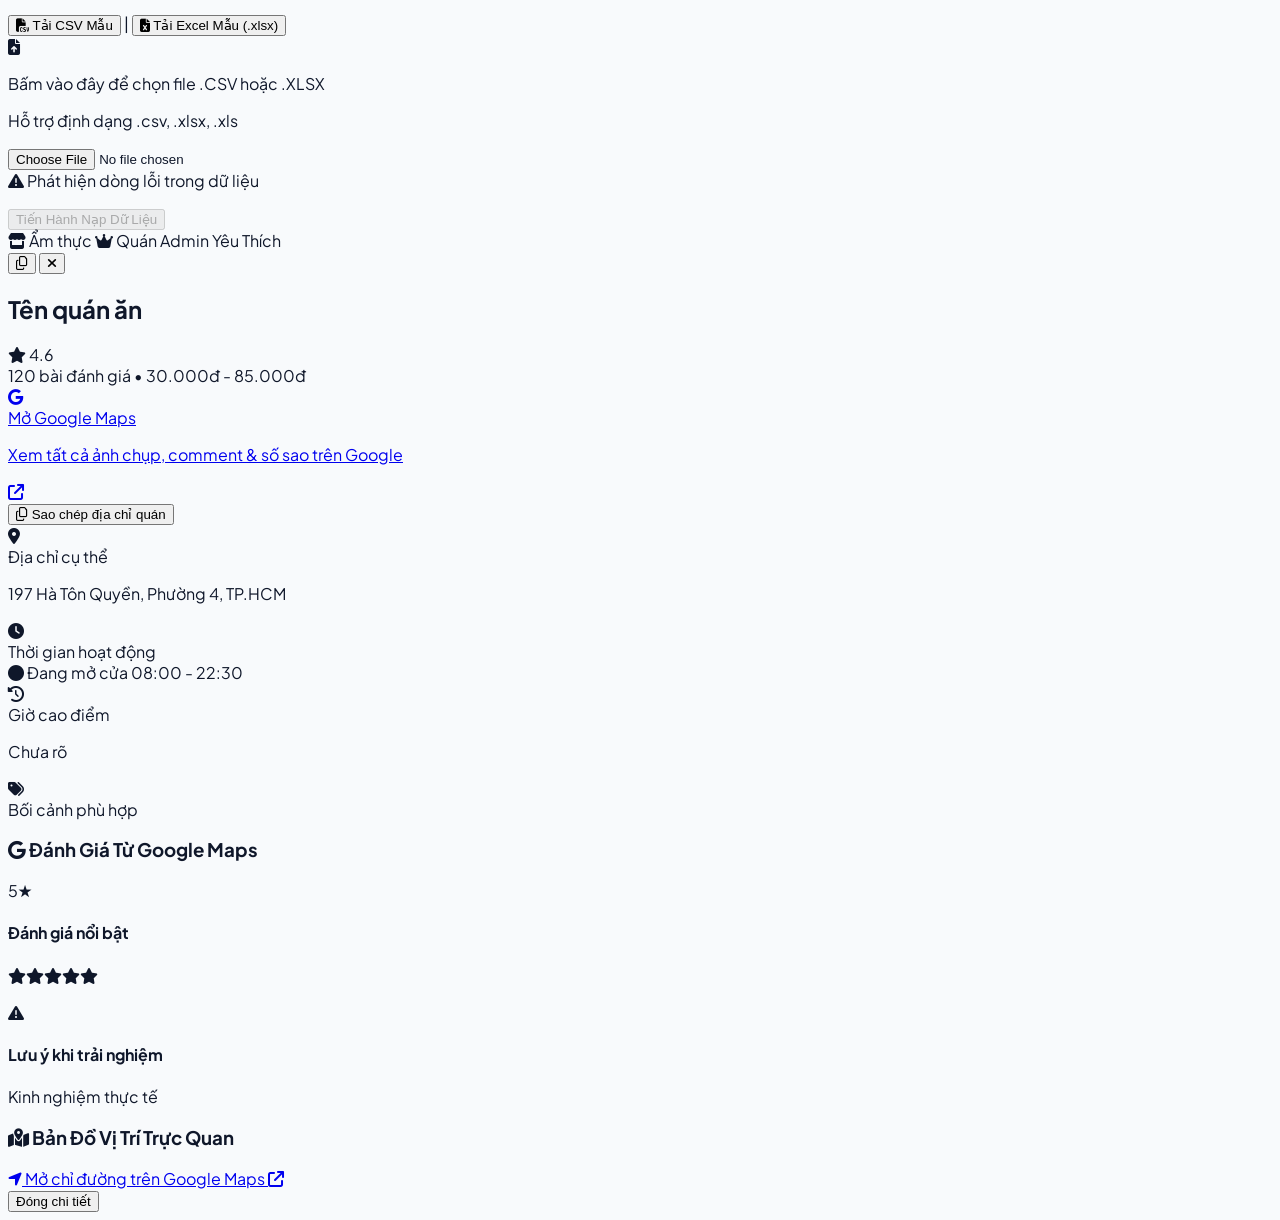
==== commit b895fdde: "refactor(ui): clean up redundant texts and subtitles across admin modal, tabs and drawer" ====
--- a/frontend/index.html
+++ b/frontend/index.html
@@ -370,8 +370,7 @@
         </div>
 
         <div class="flex items-center gap-1.5 mt-3 flex-wrap text-[11px]">
-          <span class="text-slate-400 font-bold text-[10px] uppercase">Gợi ý mốc nhanh:</span>
-          <button type="button" onclick="setExploreLocationPreset('Chợ Bến Thành, Quận 1', 10.7725, 106.6980)" class="px-2.5 py-1 rounded-lg bg-slate-100 hover:bg-rose-50 hover:text-[#E11D48] border border-slate-200 text-slate-700 transition text-[11px] font-semibold cursor-pointer">Chợ Bến Thành</button>
+                    <button type="button" onclick="setExploreLocationPreset('Chợ Bến Thành, Quận 1', 10.7725, 106.6980)" class="px-2.5 py-1 rounded-lg bg-slate-100 hover:bg-rose-50 hover:text-[#E11D48] border border-slate-200 text-slate-700 transition text-[11px] font-semibold cursor-pointer">Chợ Bến Thành</button>
           <button type="button" onclick="setExploreLocationPreset('Nhà Thờ Đức Bà, Quận 1', 10.7798, 106.6990)" class="px-2.5 py-1 rounded-lg bg-slate-100 hover:bg-rose-50 hover:text-[#E11D48] border border-slate-200 text-slate-700 transition text-[11px] font-semibold cursor-pointer">Nhà Thờ Đức Bà</button>
           <button type="button" onclick="setExploreLocationPreset('Phố Đi Bộ Nguyễn Huệ, Quận 1', 10.7744, 106.7032)" class="px-2.5 py-1 rounded-lg bg-slate-100 hover:bg-rose-50 hover:text-[#E11D48] border border-slate-200 text-slate-700 transition text-[11px] font-semibold cursor-pointer">Phố Đi Bộ Nguyễn Huệ</button>
           <button type="button" onclick="setExploreLocationPreset('Hồ Con Rùa, Quận 3', 10.7828, 106.6958)" class="px-2.5 py-1 rounded-lg bg-slate-100 hover:bg-rose-50 hover:text-[#E11D48] border border-slate-200 text-slate-700 transition text-[11px] font-semibold cursor-pointer">Hồ Con Rùa</button>
@@ -445,15 +444,14 @@
             </select>
           </div>
           <span id="tab2PlacesCountBadge" class="text-[11px] font-extrabold text-slate-600 bg-slate-100 px-3 py-1 rounded-full">
-            Đang hiển thị 201 địa điểm
+            Đang hiển thị <span id="filteredPlacesCount" class="font-black text-[#E11D48]">0</span> địa điểm
           </span>
         </div>
       </div>
 
-      <!-- Thanh đếm kết quả & Thông báo bán kính -->
-      <div id="allPlacesCountBar" class="flex items-center justify-between px-2 mb-4 text-xs text-slate-500 font-semibold">
-        <div>Hiển thị <span id="filteredPlacesCount" class="font-black text-[#E11D48]">40</span> địa điểm tại Sài Gòn</div>
-        <div id="activeRadiusNotice" class="text-[11px] text-emerald-800 bg-emerald-50 border border-emerald-200 px-3 py-1 rounded-full font-bold hidden"></div>
+      <!-- Thông báo bán kính (nếu có lọc khoảng cách GPS) -->
+      <div id="allPlacesCountBar" class="mb-4">
+        <div id="activeRadiusNotice" class="text-[11px] text-emerald-800 bg-emerald-50 border border-emerald-200 px-3 py-1 rounded-full font-bold inline-block hidden"></div>
       </div>
 
       <!-- Danh sách thẻ quán 3 cột dọc thanh lịch -->
@@ -652,9 +650,6 @@
               <span>MỞ TOÀN BỘ LỘ TRÌNH 3 TRẠM TRÊN GOOGLE MAPS (CHẾ ĐỘ DẪN ĐƯỜNG XE MÁY)</span>
               <i class="fa-solid fa-arrow-up-right-from-square text-xs ml-1 opacity-70"></i>
             </a>
-            <p class="text-[11px] text-center text-slate-500 mt-2 font-medium">
-              <i class="fa-regular fa-lightbulb text-amber-500 mr-1 text-xs"></i> <strong>Lưu ý:</strong> Google Maps tự động lên tuyến đường 3 trạm liên hoàn thuận đường nhất, bạn chỉ cần bấm <strong>"Bắt đầu"</strong> là đi xe máy thẳng một mạch!
-            </p>
           </div>
 
           <!-- Bản Đồ Tương Tác Tuyến Đường 3 Trạm -->
@@ -664,8 +659,7 @@
                 <h4 class="text-xs font-black text-slate-800 uppercase tracking-wider flex items-center gap-1.5">
                   <i class="fa-solid fa-map-location-dot text-[#E11D48]"></i> Bản Đồ Tuyến Đường 3 Trạm
                 </h4>
-                <p class="text-[10px] text-slate-500 font-medium">Bản đồ số trực quan độ nét cao (Google Maps / OpenStreetMap)</p>
-              </div>
+                              </div>
               <button type="button" onclick="toggleItineraryMap()" id="btnToggleMap" class="text-[11px] font-bold px-2.5 py-1 rounded-xl bg-white border border-slate-200 text-slate-700 hover:text-[#E11D48] transition flex items-center gap-1 shadow-2xs cursor-pointer">
                 <i class="fa-regular fa-eye-slash text-xs"></i> <span>Thu gọn bản đồ</span>
               </button>
@@ -953,7 +947,7 @@
       <div class="flex flex-col sm:flex-row sm:items-center justify-between gap-3 pr-8 pb-4 mb-4 border-b border-slate-100">
         <div>
           <h3 id="placeFormTitle" class="text-lg sm:text-xl font-black text-slate-900 flex items-center gap-2">Thêm Địa Điểm Mới</h3>
-          <p id="placeFormSubtitle" class="text-xs text-slate-500 mt-0.5">Nhập và quản lý dữ liệu địa điểm thực tế tại Sài Gòn vào CSDL SQLite</p>
+          <p id="placeFormSubtitle" class="text-xs text-slate-500 mt-0.5">Quản lý thông tin địa điểm tại Sài Gòn</p>
         </div>
         <a id="btnAdminOpenGmaps" target="_blank" href="#" class="hidden px-3.5 py-1.5 bg-emerald-50 hover:bg-emerald-100 text-emerald-800 border border-emerald-200 rounded-xl text-xs font-bold transition flex items-center gap-1.5 shadow-2xs whitespace-nowrap cursor-pointer self-start sm:self-auto" title="Mở trang quán này trên Google Maps để đối chiếu">
           <i class="fa-brands fa-google text-emerald-600"></i>
@@ -973,8 +967,7 @@
             <i class="fa-solid fa-bolt"></i> Tự Động Điền
           </button>
         </div>
-        <p class="text-[10px] text-orange-700/80 mt-1.5 italic font-medium">* Hệ thống sẽ tự động bóc tách tên, tọa độ, địa chỉ, giờ mở cửa và gợi ý thông tin vào form bên dưới.</p>
-      </div>
+              </div>
 
       <form id="placeAdminForm" onsubmit="handleSavePlace(event)" class="space-y-4 text-xs">
         <input type="hidden" id="formPlaceId" value="" />
@@ -1095,7 +1088,7 @@
                 <img id="formImagePreview" src="" class="w-full h-full object-cover hidden" />
                 <span id="formImageNoPreview" class="text-[10px] text-slate-400 font-bold flex flex-col items-center"><i class="fa-solid fa-camera text-slate-300 mb-0.5"></i> Chưa có ảnh</span>
               </div>
-              <span class="text-[11px] text-slate-500 leading-relaxed">Xem trước ảnh thật (Nếu để trống hoặc ảnh lỗi, hệ thống sẽ hiển thị "Chưa có ảnh" - cấm dùng ảnh stock/ảo).</span>
+              <span class="text-[11px] text-slate-500 leading-relaxed">Xem trước ảnh hiển thị trên thẻ</span>
             </div>
           </div>
         </div>
@@ -1106,14 +1099,13 @@
             <div class="text-[11px] font-black uppercase tracking-wider text-slate-700 flex items-center gap-1.5">
               <i class="fa-solid fa-layer-group text-indigo-600"></i> 5. Bối Cảnh Phù Hợp (2-Tier Fit Model)
             </div>
-            <span class="text-[10px] text-slate-500 font-semibold italic">* Bấm chọn trực tiếp Tier 1 hoặc Tier 2</span>
-          </div>
+                      </div>
 
           <!-- Nhóm Tier 1: Cốt lõi -->
           <div>
             <div class="flex items-center gap-1.5 mb-1.5">
               <span class="text-[11px] font-black text-amber-900 bg-amber-100 border border-amber-300 px-2 py-0.5 rounded-md flex items-center gap-1">
-                <i class="fa-solid fa-crown text-amber-600"></i> Tier 1 (Cốt lõi - Ưu tiên hàng đầu)
+                <i class="fa-solid fa-crown text-amber-600"></i> Bối cảnh chính (Tier 1)
               </span>
             </div>
             <div class="grid grid-cols-2 sm:grid-cols-4 gap-2 text-xs">
@@ -1140,7 +1132,7 @@
           <div>
             <div class="flex items-center gap-1.5 mb-1.5">
               <span class="text-[11px] font-bold text-slate-700 bg-slate-200/80 border border-slate-300 px-2 py-0.5 rounded-md flex items-center gap-1">
-                <i class="fa-solid fa-layer-group text-slate-500"></i> Tier 2 (Khả dụng / Thứ cấp)
+                <i class="fa-solid fa-layer-group text-slate-500"></i> Bối cảnh phụ (Tier 2)
               </span>
             </div>
             <div class="grid grid-cols-2 sm:grid-cols-4 gap-2 text-xs">
@@ -1223,7 +1215,7 @@
 
         <div class="pt-3">
           <button type="submit" id="btnSubmitPlaceForm" class="w-full py-3.5 bg-[#E11D48] hover:bg-[#BE123C] text-white rounded-2xl font-bold transition shadow-md shadow-[#E11D48]/20 text-xs sm:text-sm cursor-pointer">
-            Lưu Vào Cơ Sở Dữ Liệu SQLite
+            Lưu Địa Điểm
           </button>
         </div>
       </form>
@@ -1238,7 +1230,7 @@
       </button>
 
       <h3 class="text-base font-black text-slate-900 mb-1">Nhập Hàng Loạt CSV / Excel</h3>
-      <p class="text-xs text-slate-500 mb-3 leading-relaxed">Chọn file <strong>.CSV</strong> hoặc <strong>.XLSX</strong> có cấu trúc chuẩn để nạp hàng loạt địa điểm vào CSDL SQLite.</p>
+      <p class="text-xs text-slate-500 mb-3 leading-relaxed">Chọn file <strong>.CSV</strong> hoặc <strong>.XLSX</strong> có cấu trúc chuẩn để nạp hàng loạt địa điểm.</p>
 
       <div class="flex items-center justify-center gap-3 mb-3 text-[11px] bg-slate-50 p-2 rounded-xl border border-slate-200">
         <button type="button" onclick="downloadCSVTemplate()" class="text-rose-700 hover:underline font-bold flex items-center gap-1">
@@ -1411,7 +1403,6 @@
                   </div>
                 </div>
               </div>
-              <span class="text-[10px] text-slate-500 bg-slate-100 font-semibold px-2 py-0.5 rounded-full flex items-center gap-1"><i class="fa-brands fa-google text-[10px] text-[#4285F4]"></i> Google Maps</span>
             </div>
             <p id="detailBestReview" class="text-xs text-slate-700 leading-relaxed pl-2.5 border-l-2 border-emerald-500 font-medium">
             </p>
@@ -1429,7 +1420,6 @@
                   <span class="text-[10px] text-slate-400 font-medium">Kinh nghiệm thực tế</span>
                 </div>
               </div>
-              <span class="text-[10px] text-slate-500 bg-slate-100 font-semibold px-2 py-0.5 rounded-full flex items-center gap-1"><i class="fa-brands fa-google text-[10px] text-[#4285F4]"></i> Google Maps</span>
             </div>
             <p id="detailWorstReview" class="text-xs text-slate-700 leading-relaxed pl-2.5 border-l-2 border-rose-500 font-medium">
             </p>
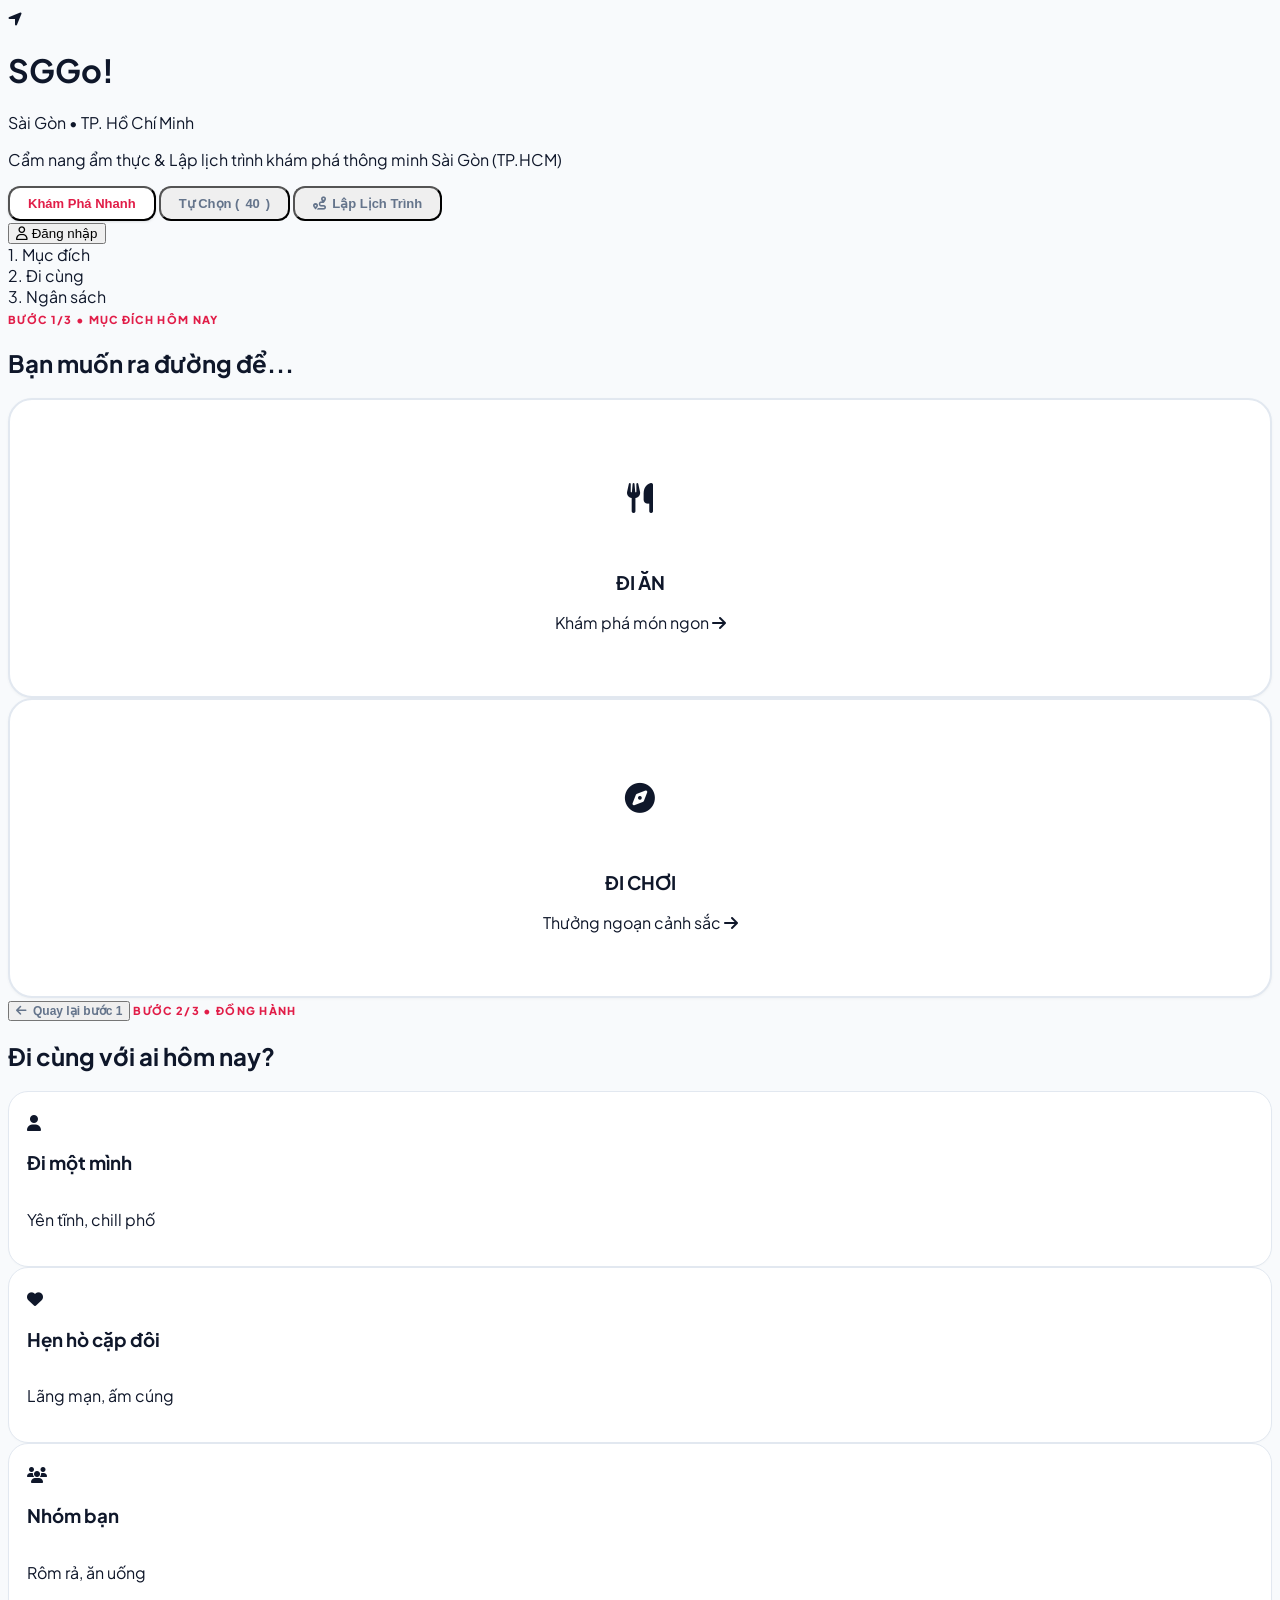
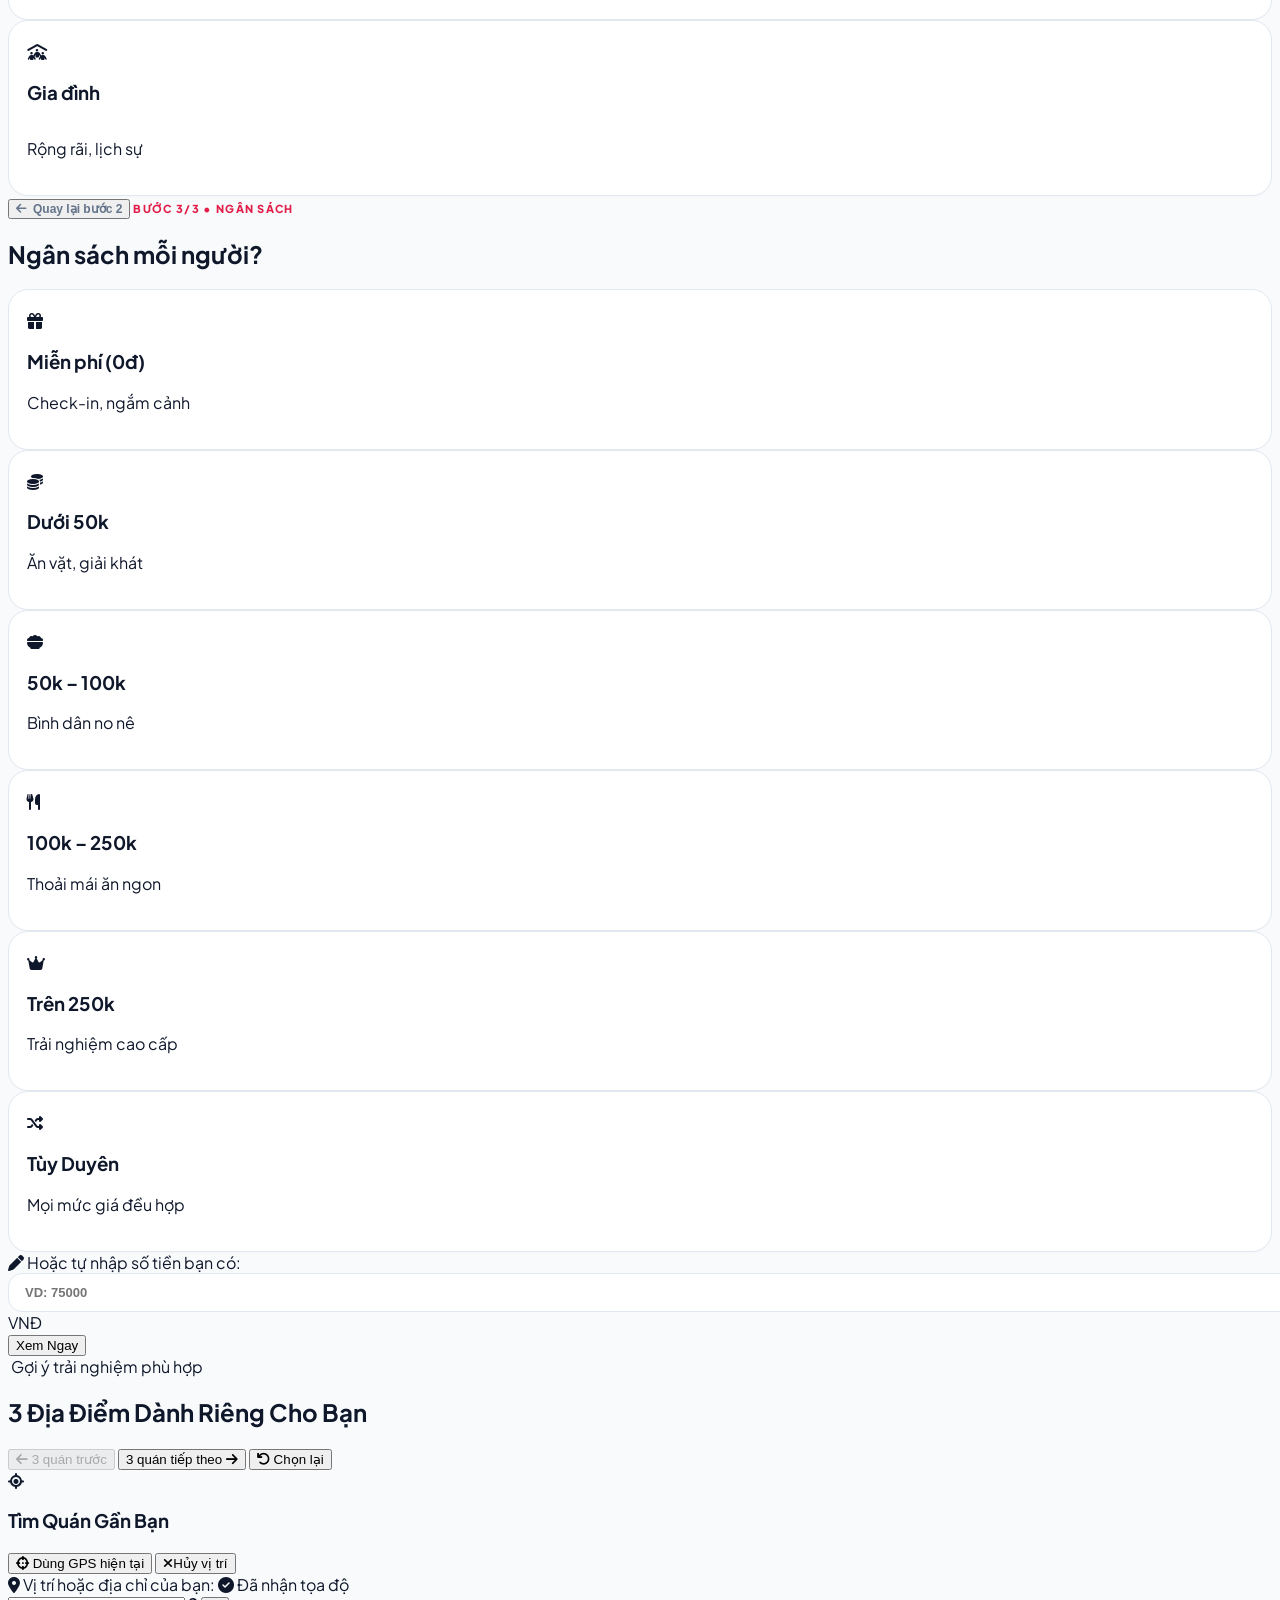
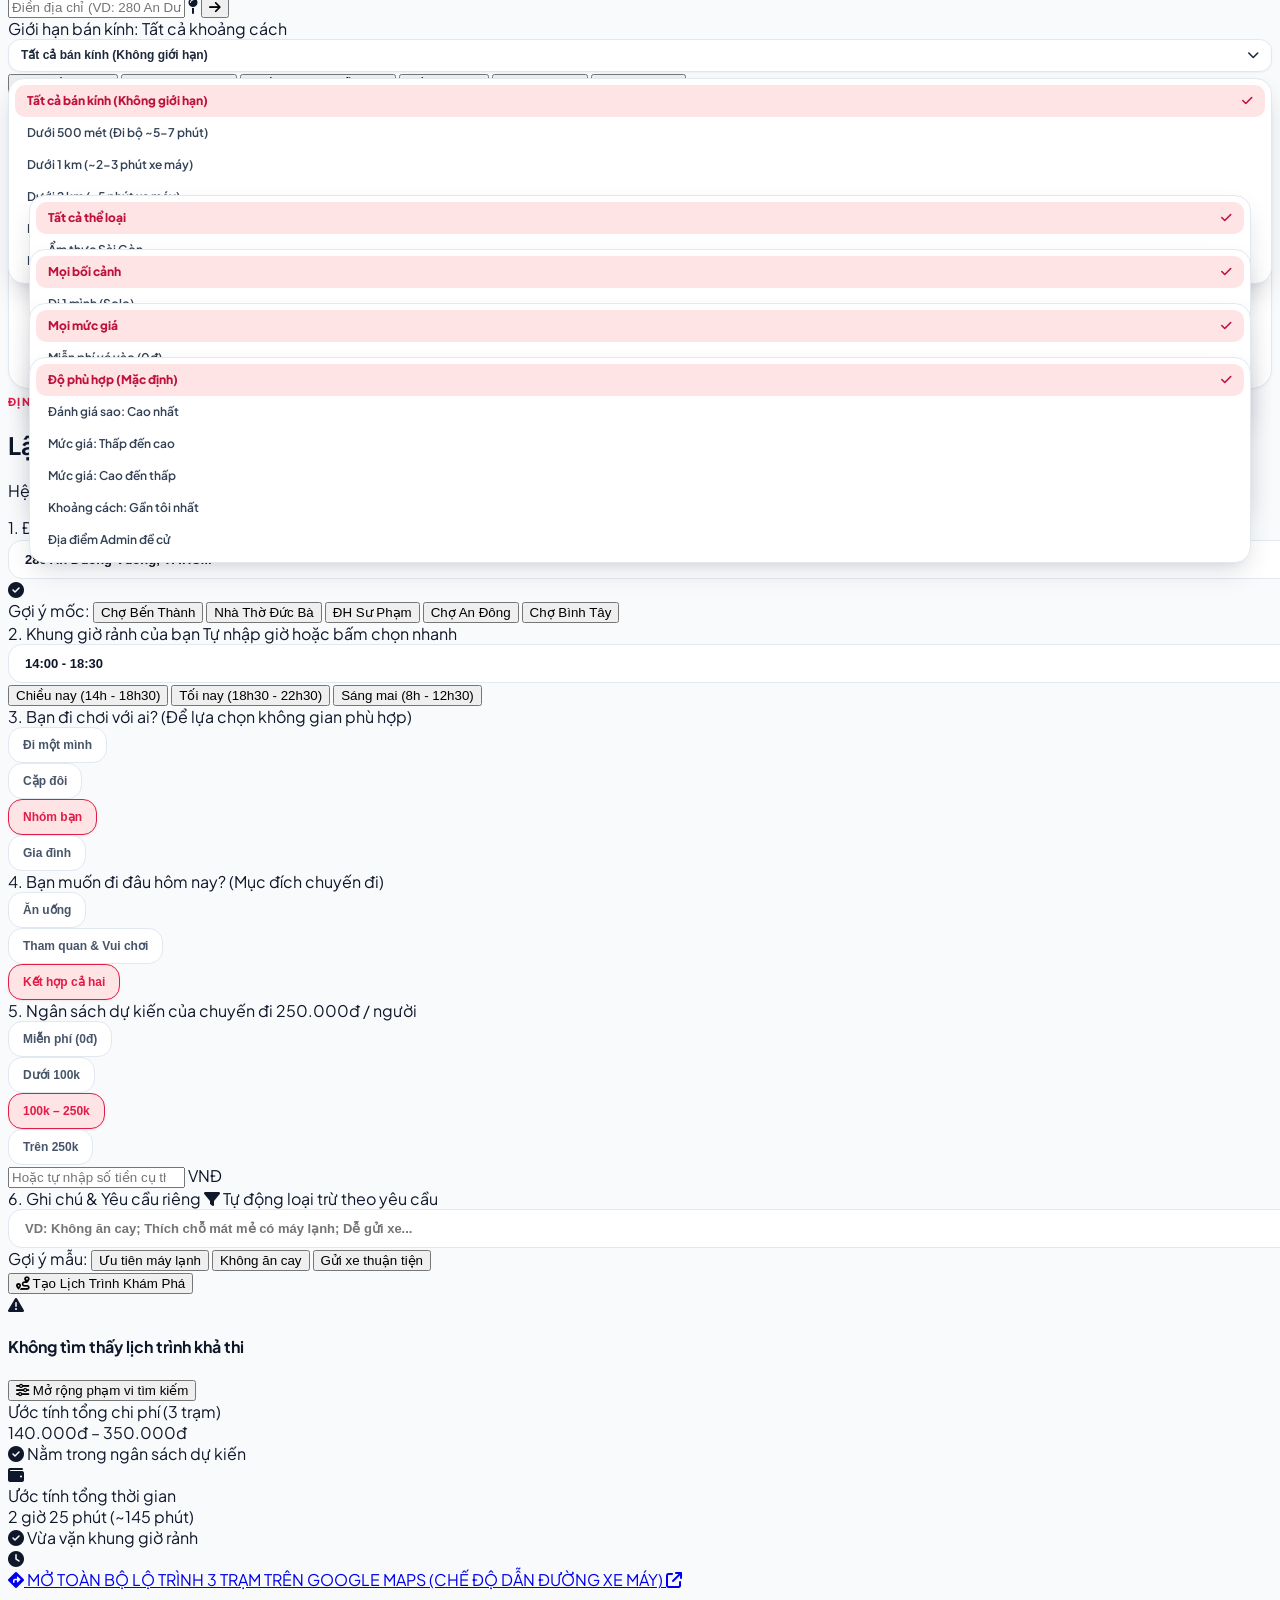
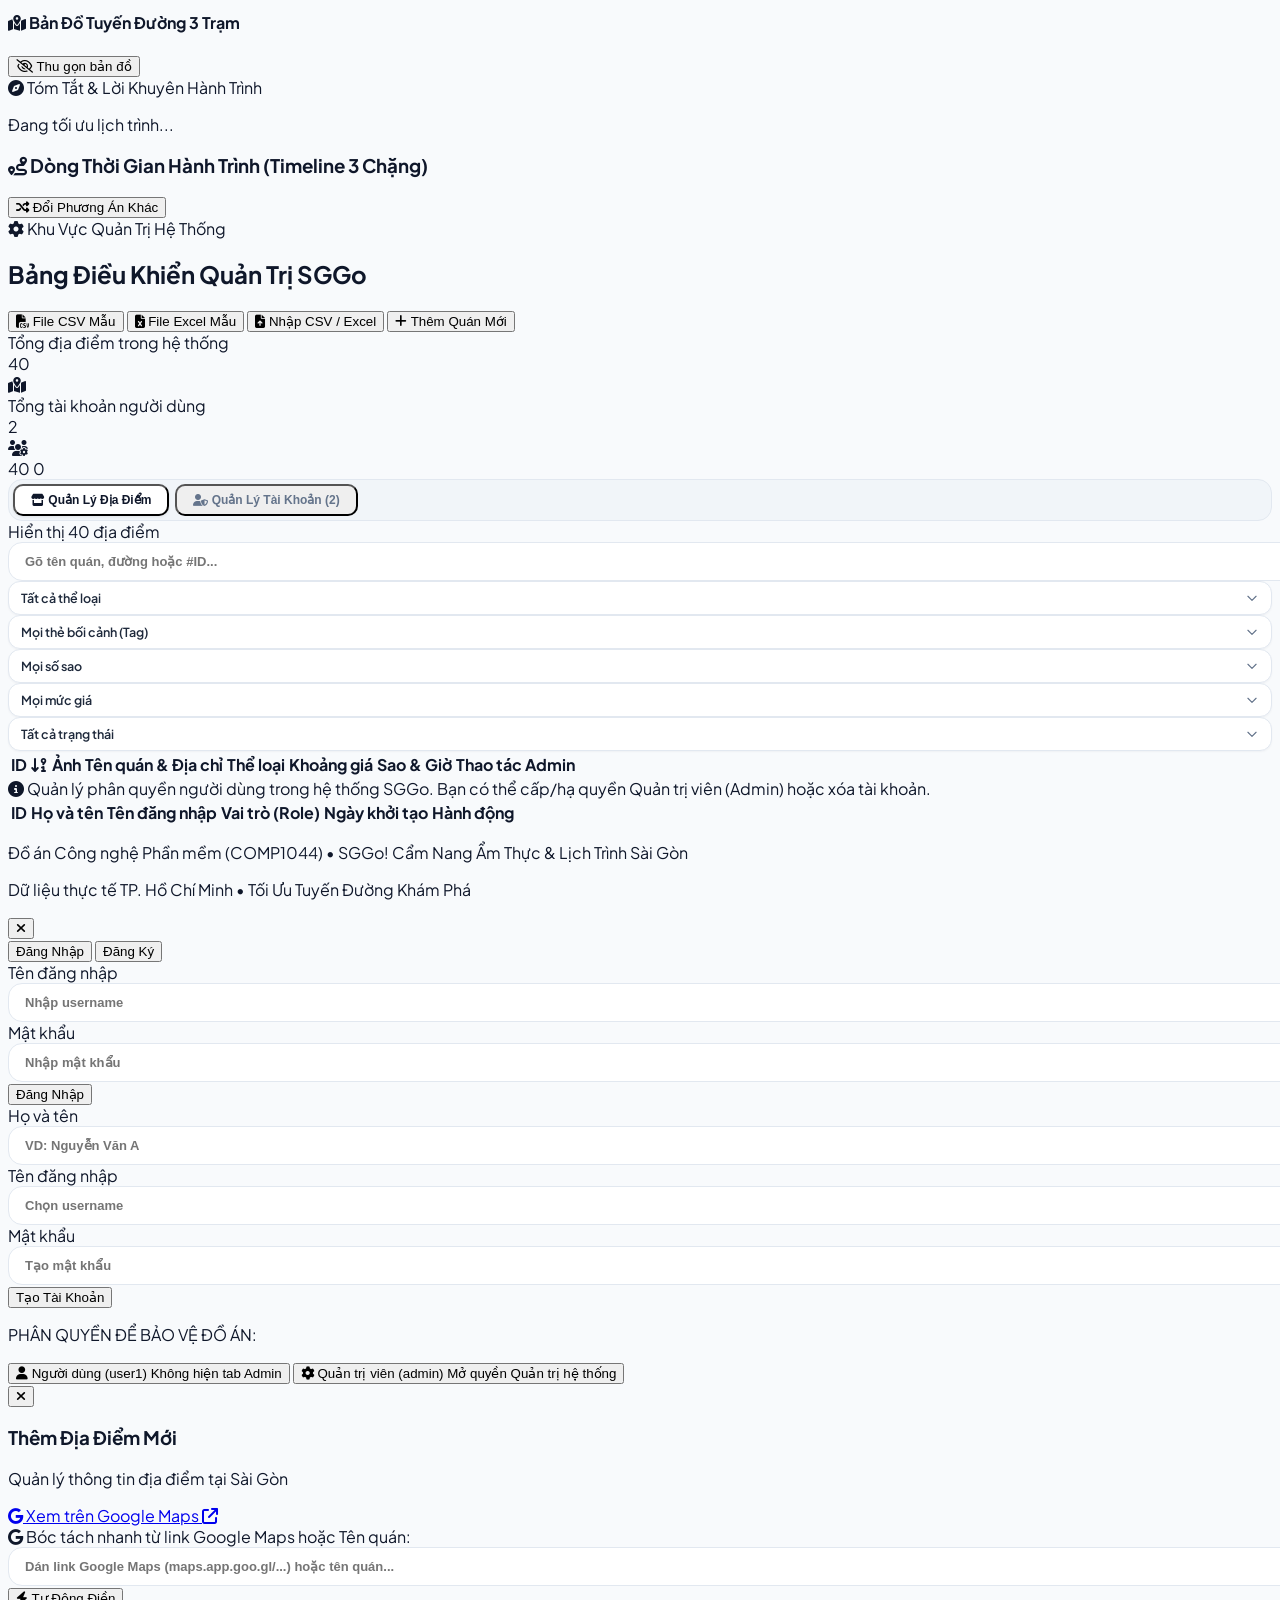
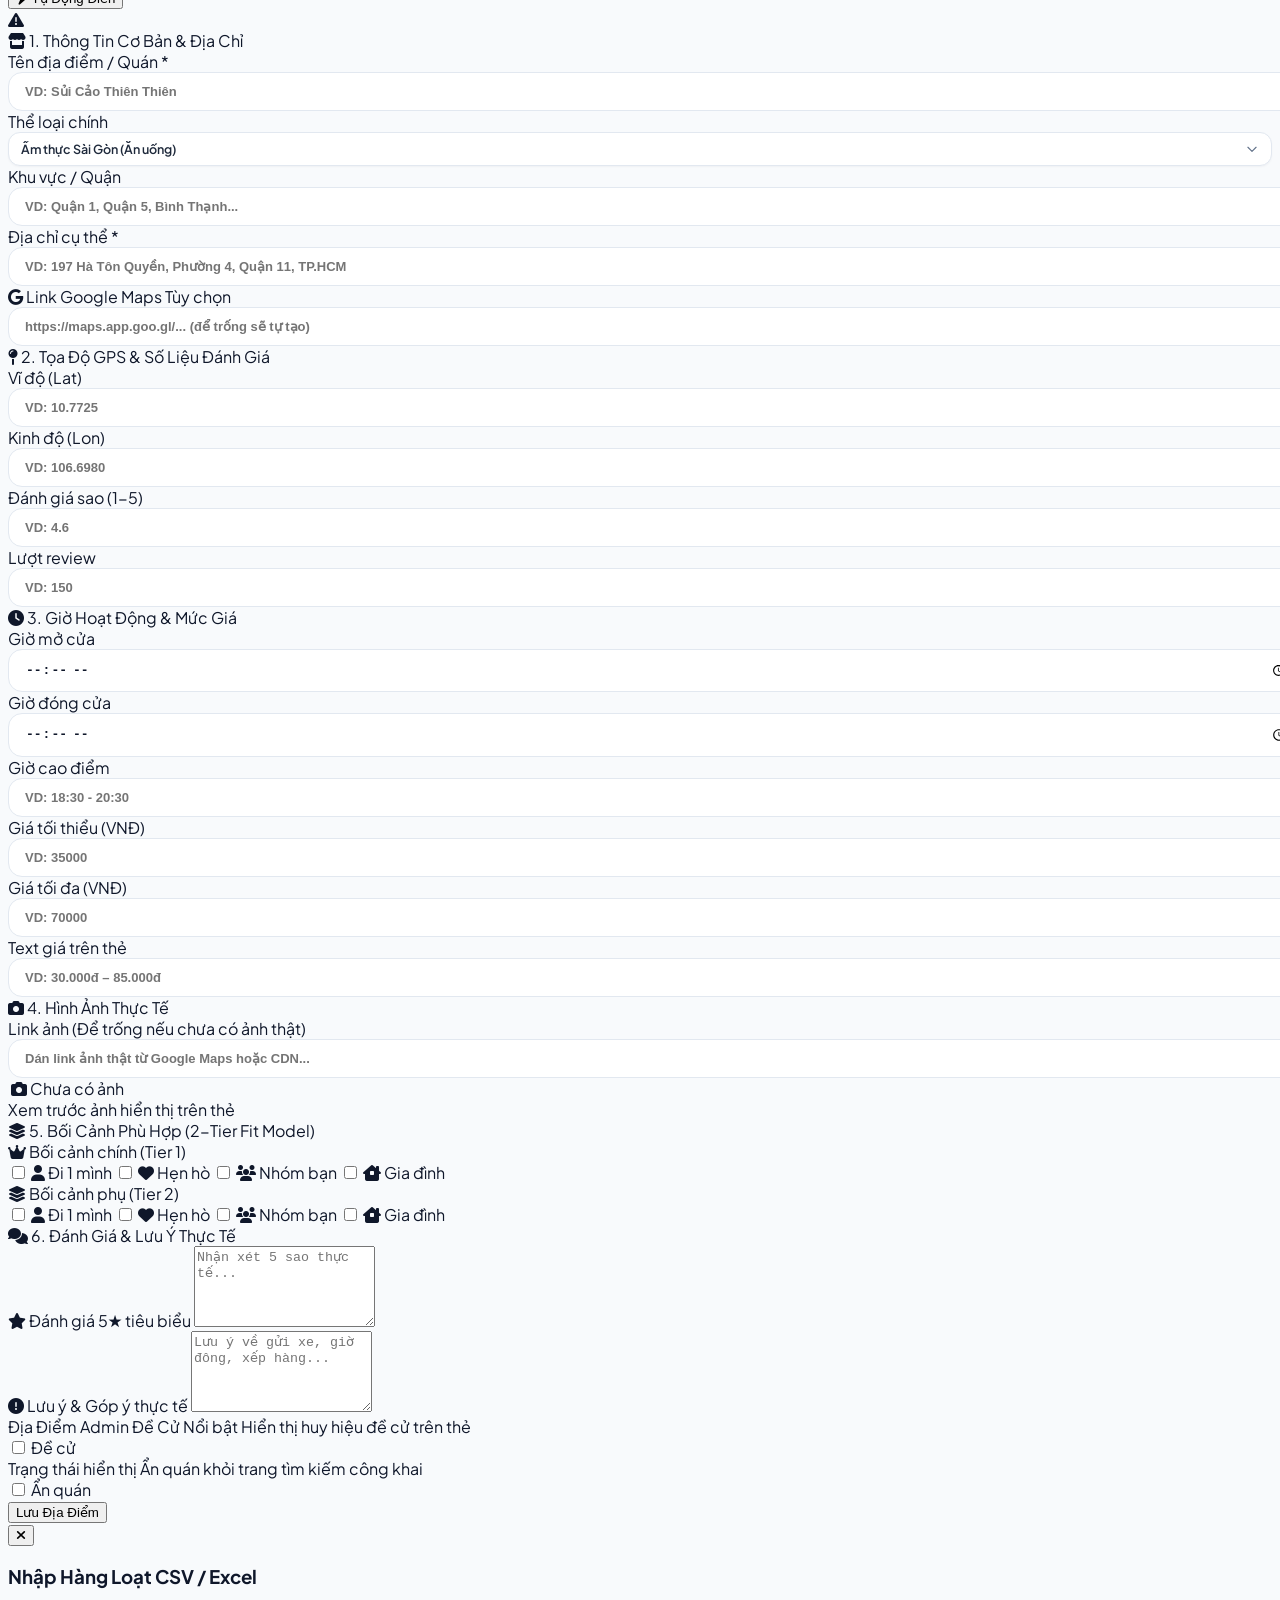
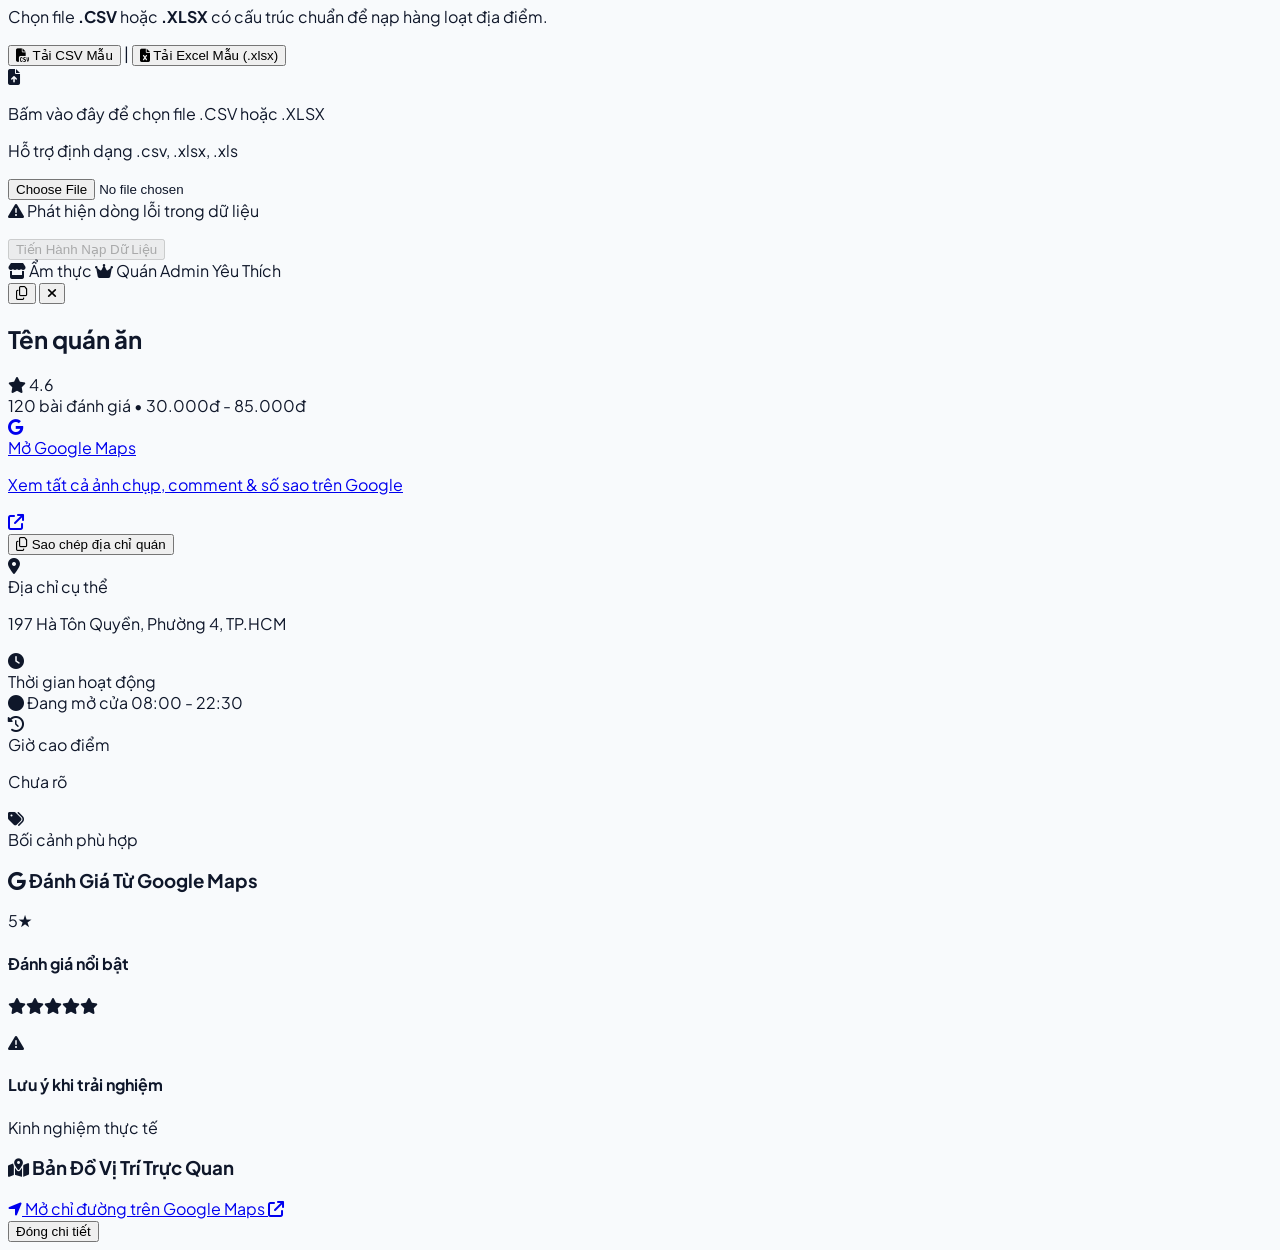
==== commit d04c6cb6: "feat(admin): eliminate fake data defaults, add ID search & sort, time pickers, and multi-layer anti-" ====
--- a/frontend/index.html
+++ b/frontend/index.html
@@ -771,7 +771,7 @@
           <!-- BỘ LỌC TỪ A ĐẾN Z CHO ADMIN (BAO GỒM LỌC THEO TAG BỐI CẢNH) -->
           <div class="mt-4 bg-slate-50 p-4 rounded-2xl border border-slate-200">
             <div class="grid grid-cols-1 sm:grid-cols-2 md:grid-cols-3 lg:grid-cols-6 gap-2.5">
-              <input type="text" id="adminSearchInput" onkeyup="filterAdminTable()" placeholder="Gõ tên quán / đường..." class="pop-input py-2 bg-white font-medium text-xs" />
+              <input type="text" id="adminSearchInput" onkeyup="filterAdminTable()" placeholder="Gõ tên quán, đường hoặc #ID..." class="pop-input py-2 bg-white font-medium text-xs" />
               
               <select id="adminCategoryFilter" onchange="filterAdminTable()" class="pop-input py-2 bg-white font-semibold text-xs">
                 <option value="all">Tất cả thể loại</option>
@@ -815,7 +815,7 @@
               <table class="w-full min-w-[760px] text-left text-xs text-slate-600">
                 <thead class="bg-slate-100 text-slate-700 font-bold uppercase tracking-wider text-[10px]">
                   <tr>
-                    <th class="p-3.5 whitespace-nowrap">ID</th>
+                    <th onclick="toggleAdminSortOrder()" class="p-3.5 whitespace-nowrap cursor-pointer hover:bg-slate-200 transition select-none" title="Bấm để đổi sắp xếp ID (Mới nhất / Cũ nhất)"><span>ID</span> <i id="adminSortIdIcon" class="fa-solid fa-arrow-down-9-1 text-[#E11D48] ml-1"></i></th>
                     <th class="p-3.5 whitespace-nowrap">Ảnh</th>
                     <th class="p-3.5">Tên quán & Địa chỉ</th>
                     <th class="p-3.5 whitespace-nowrap">Thể loại</th>
@@ -969,6 +969,12 @@
         </div>
               </div>
 
+      <!-- KHUNG CẢNH BÁO TRÙNG LẶP THÔNG MINH ĐA LỚP -->
+      <div id="formDuplicateWarning" class="hidden p-3.5 bg-amber-50 border border-amber-300 rounded-2xl text-xs text-amber-900 flex items-start gap-2.5 shadow-2xs mb-3">
+        <i class="fa-solid fa-triangle-exclamation text-amber-600 text-sm mt-0.5 flex-shrink-0"></i>
+        <div class="flex-1" id="formDuplicateWarningText"></div>
+      </div>
+
       <form id="placeAdminForm" onsubmit="handleSavePlace(event)" class="space-y-4 text-xs">
         <input type="hidden" id="formPlaceId" value="" />
 
@@ -980,7 +986,7 @@
 
           <div>
             <label class="block font-bold text-slate-700 mb-1">Tên địa điểm / Quán <span class="text-rose-500">*</span></label>
-            <input type="text" id="formName" required class="pop-input" placeholder="VD: Sủi Cảo Thiên Thiên" />
+            <input type="text" id="formName" oninput="updateDuplicateWarningUI()" required class="pop-input" placeholder="VD: Sủi Cảo Thiên Thiên" />
           </div>
 
           <div class="grid grid-cols-1 sm:grid-cols-2 gap-3">
@@ -993,21 +999,21 @@
             </div>
             <div>
               <label class="block font-bold text-slate-700 mb-1">Khu vực / Quận</label>
-              <input type="text" id="formDistrict" value="TP.HCM" class="pop-input" placeholder="VD: Quận 1, Quận 5, Bình Thạnh..." />
+              <input type="text" id="formDistrict" class="pop-input" placeholder="VD: Quận 1, Quận 5, Bình Thạnh..." />
             </div>
           </div>
 
           <div class="grid grid-cols-1 sm:grid-cols-2 gap-3">
             <div>
               <label class="block font-bold text-slate-700 mb-1">Địa chỉ cụ thể <span class="text-rose-500">*</span></label>
-              <input type="text" id="formAddress" required class="pop-input" placeholder="VD: 197 Hà Tôn Quyền, Phường 4, Quận 11, TP.HCM" />
+              <input type="text" id="formAddress" oninput="updateDuplicateWarningUI()" required class="pop-input" placeholder="VD: 197 Hà Tôn Quyền, Phường 4, Quận 11, TP.HCM" />
             </div>
             <div>
               <label class="block font-bold text-slate-700 mb-1 flex items-center justify-between">
                 <span><i class="fa-brands fa-google text-rose-500 mr-1"></i> Link Google Maps</span>
                 <span class="text-[10px] text-slate-400 font-normal italic">Tùy chọn</span>
               </label>
-              <input type="text" id="formGoogleMapsUrl" class="pop-input" placeholder="https://maps.app.goo.gl/... (để trống sẽ tự tạo)" />
+              <input type="text" id="formGoogleMapsUrl" oninput="updateDuplicateWarningUI()" class="pop-input" placeholder="https://maps.app.goo.gl/... (để trống sẽ tự tạo)" />
             </div>
           </div>
         </div>
@@ -1021,19 +1027,19 @@
           <div class="grid grid-cols-2 sm:grid-cols-4 gap-3">
             <div>
               <label class="block font-bold text-slate-700 mb-1">Vĩ độ (Lat)</label>
-              <input type="number" step="any" id="formLat" value="10.7550" class="pop-input font-bold" />
+              <input type="number" step="any" id="formLat" oninput="updateDuplicateWarningUI()" required class="pop-input font-bold" placeholder="VD: 10.7725" />
             </div>
             <div>
               <label class="block font-bold text-slate-700 mb-1">Kinh độ (Lon)</label>
-              <input type="number" step="any" id="formLon" value="106.6650" class="pop-input font-bold" />
+              <input type="number" step="any" id="formLon" oninput="updateDuplicateWarningUI()" required class="pop-input font-bold" placeholder="VD: 106.6980" />
             </div>
             <div>
               <label class="block font-bold text-slate-700 mb-1">Đánh giá sao (1-5)</label>
-              <input type="number" step="0.1" min="1" max="5" id="formRating" value="4.5" class="pop-input font-bold text-amber-700" />
+              <input type="number" step="0.1" min="1" max="5" id="formRating" required class="pop-input font-bold text-amber-700" placeholder="VD: 4.6" />
             </div>
             <div>
               <label class="block font-bold text-slate-700 mb-1">Lượt review</label>
-              <input type="number" id="formReviewsCount" value="100" class="pop-input" />
+              <input type="number" id="formReviewsCount" class="pop-input" placeholder="VD: 150" />
             </div>
           </div>
         </div>
@@ -1047,11 +1053,11 @@
           <div class="grid grid-cols-1 sm:grid-cols-3 gap-3">
             <div>
               <label class="block font-bold text-slate-700 mb-1">Giờ mở cửa</label>
-              <input type="text" id="formOpenTime" value="08:00" class="pop-input font-bold" placeholder="08:00" />
+              <input type="time" id="formOpenTime" required class="pop-input font-bold" />
             </div>
             <div>
               <label class="block font-bold text-slate-700 mb-1">Giờ đóng cửa</label>
-              <input type="text" id="formCloseTime" value="22:30" class="pop-input font-bold" placeholder="22:30" />
+              <input type="time" id="formCloseTime" required class="pop-input font-bold" />
             </div>
             <div>
               <label class="block font-bold text-slate-700 mb-1">Giờ cao điểm</label>
@@ -1062,11 +1068,11 @@
           <div class="grid grid-cols-1 sm:grid-cols-3 gap-3">
             <div>
               <label class="block font-bold text-slate-700 mb-1">Giá tối thiểu (VNĐ)</label>
-              <input type="number" id="formMinPrice" value="30000" class="pop-input" />
+              <input type="number" id="formMinPrice" required class="pop-input" placeholder="VD: 35000" />
             </div>
             <div>
               <label class="block font-bold text-slate-700 mb-1">Giá tối đa (VNĐ)</label>
-              <input type="number" id="formMaxPrice" value="85000" class="pop-input" />
+              <input type="number" id="formMaxPrice" required class="pop-input" placeholder="VD: 70000" />
             </div>
             <div>
               <label class="block font-bold text-slate-700 mb-1">Text giá trên thẻ</label>
